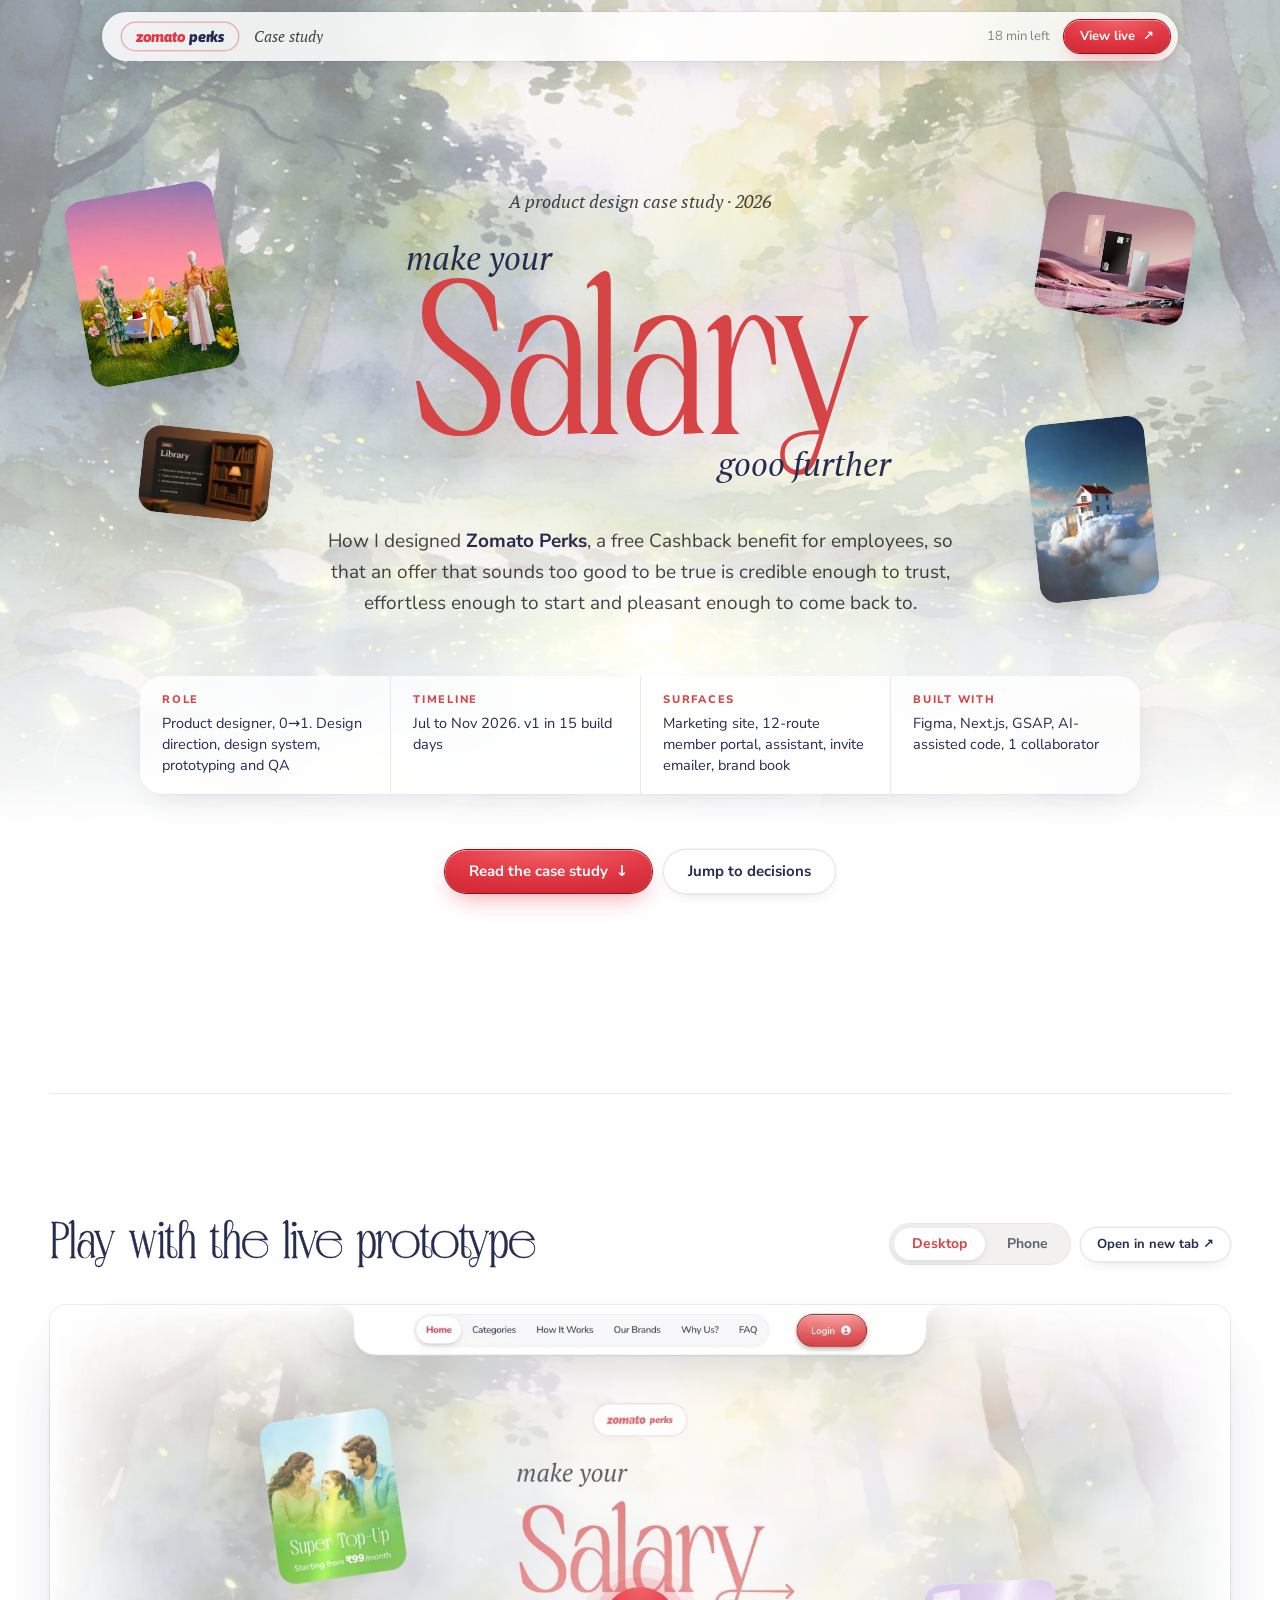
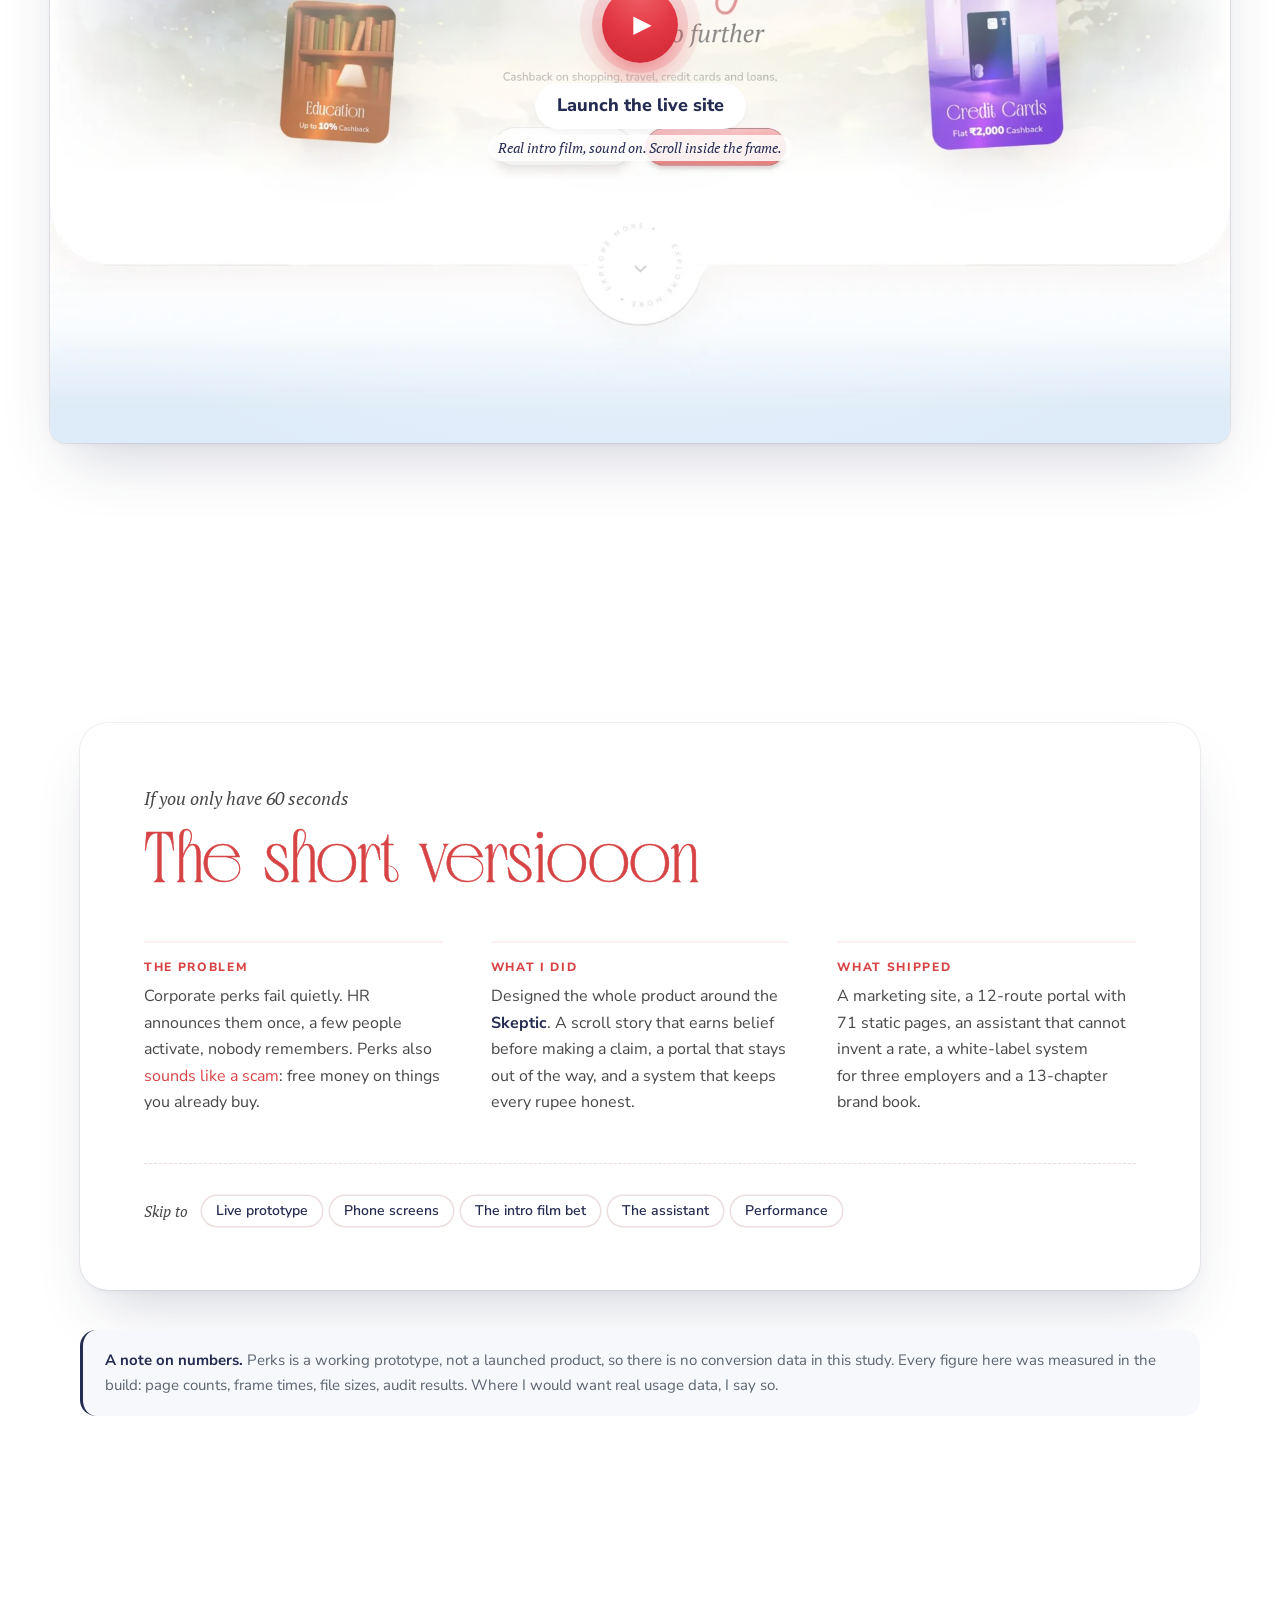
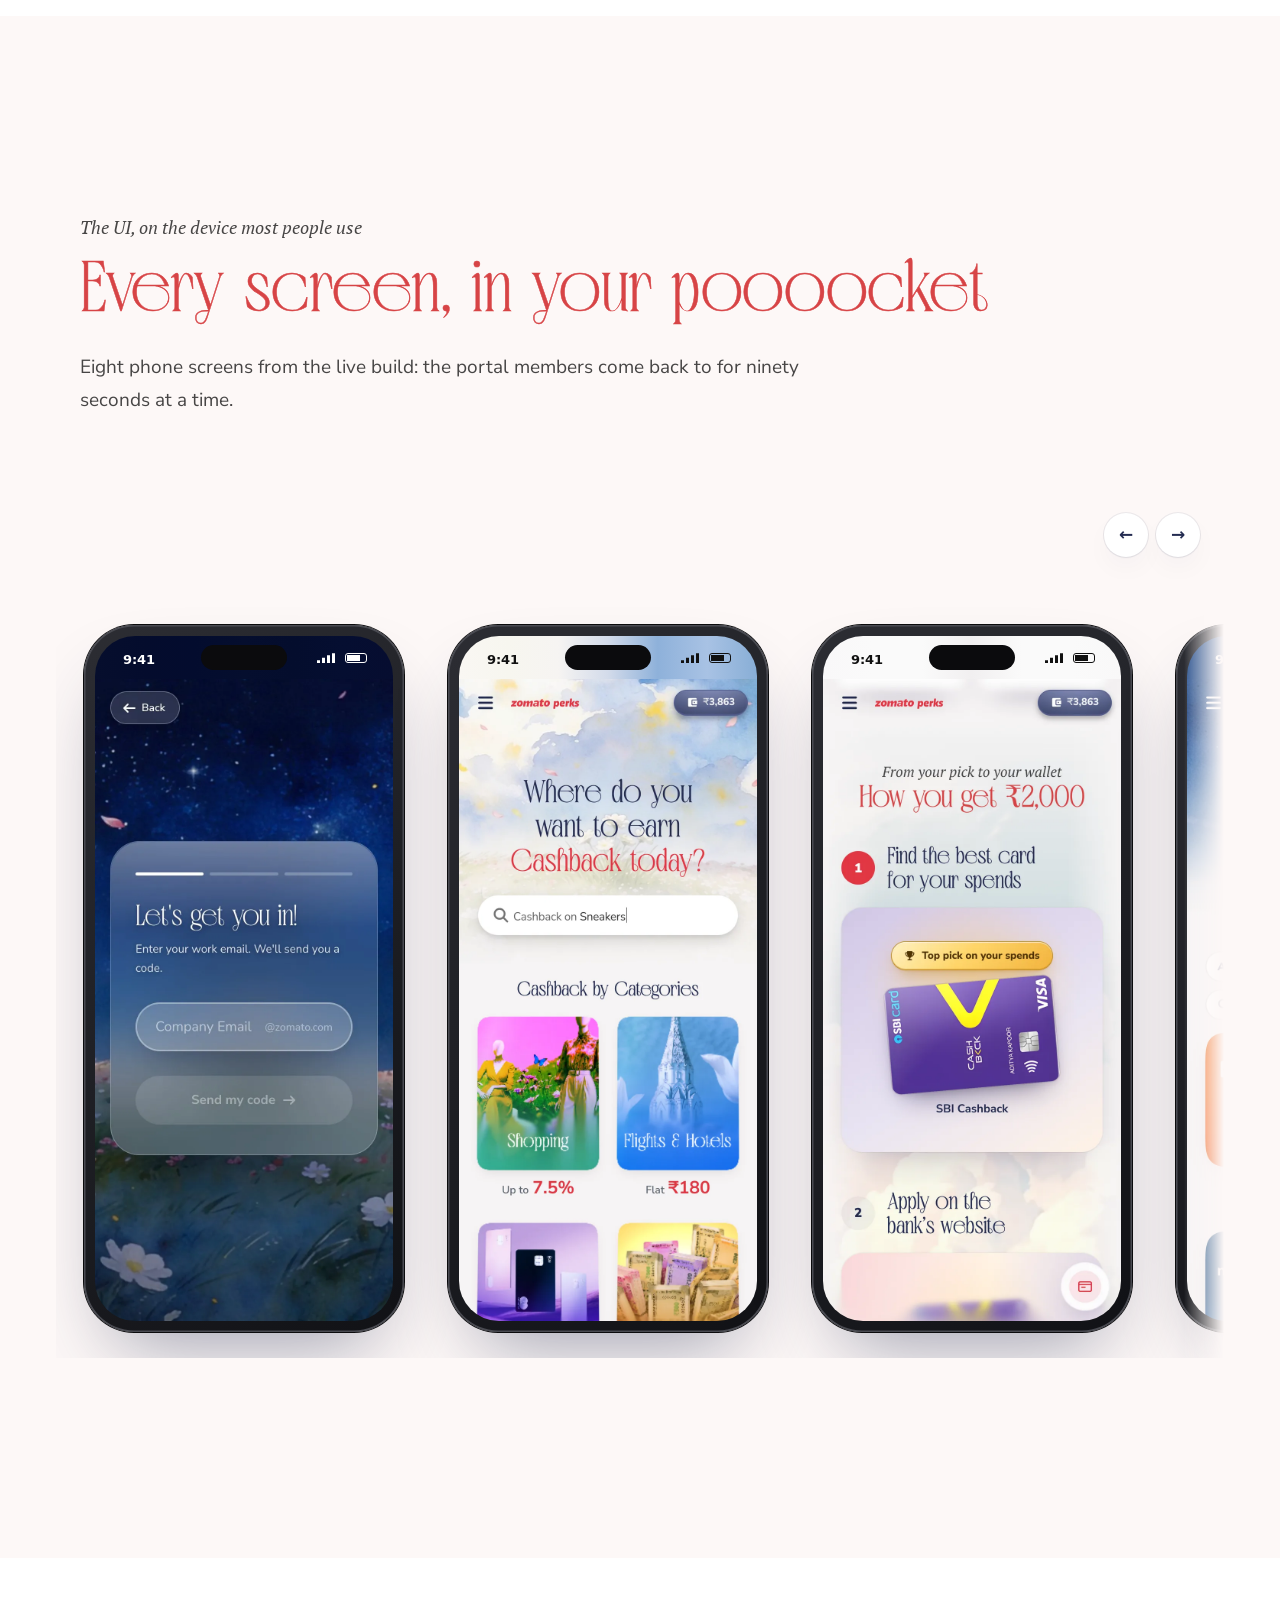
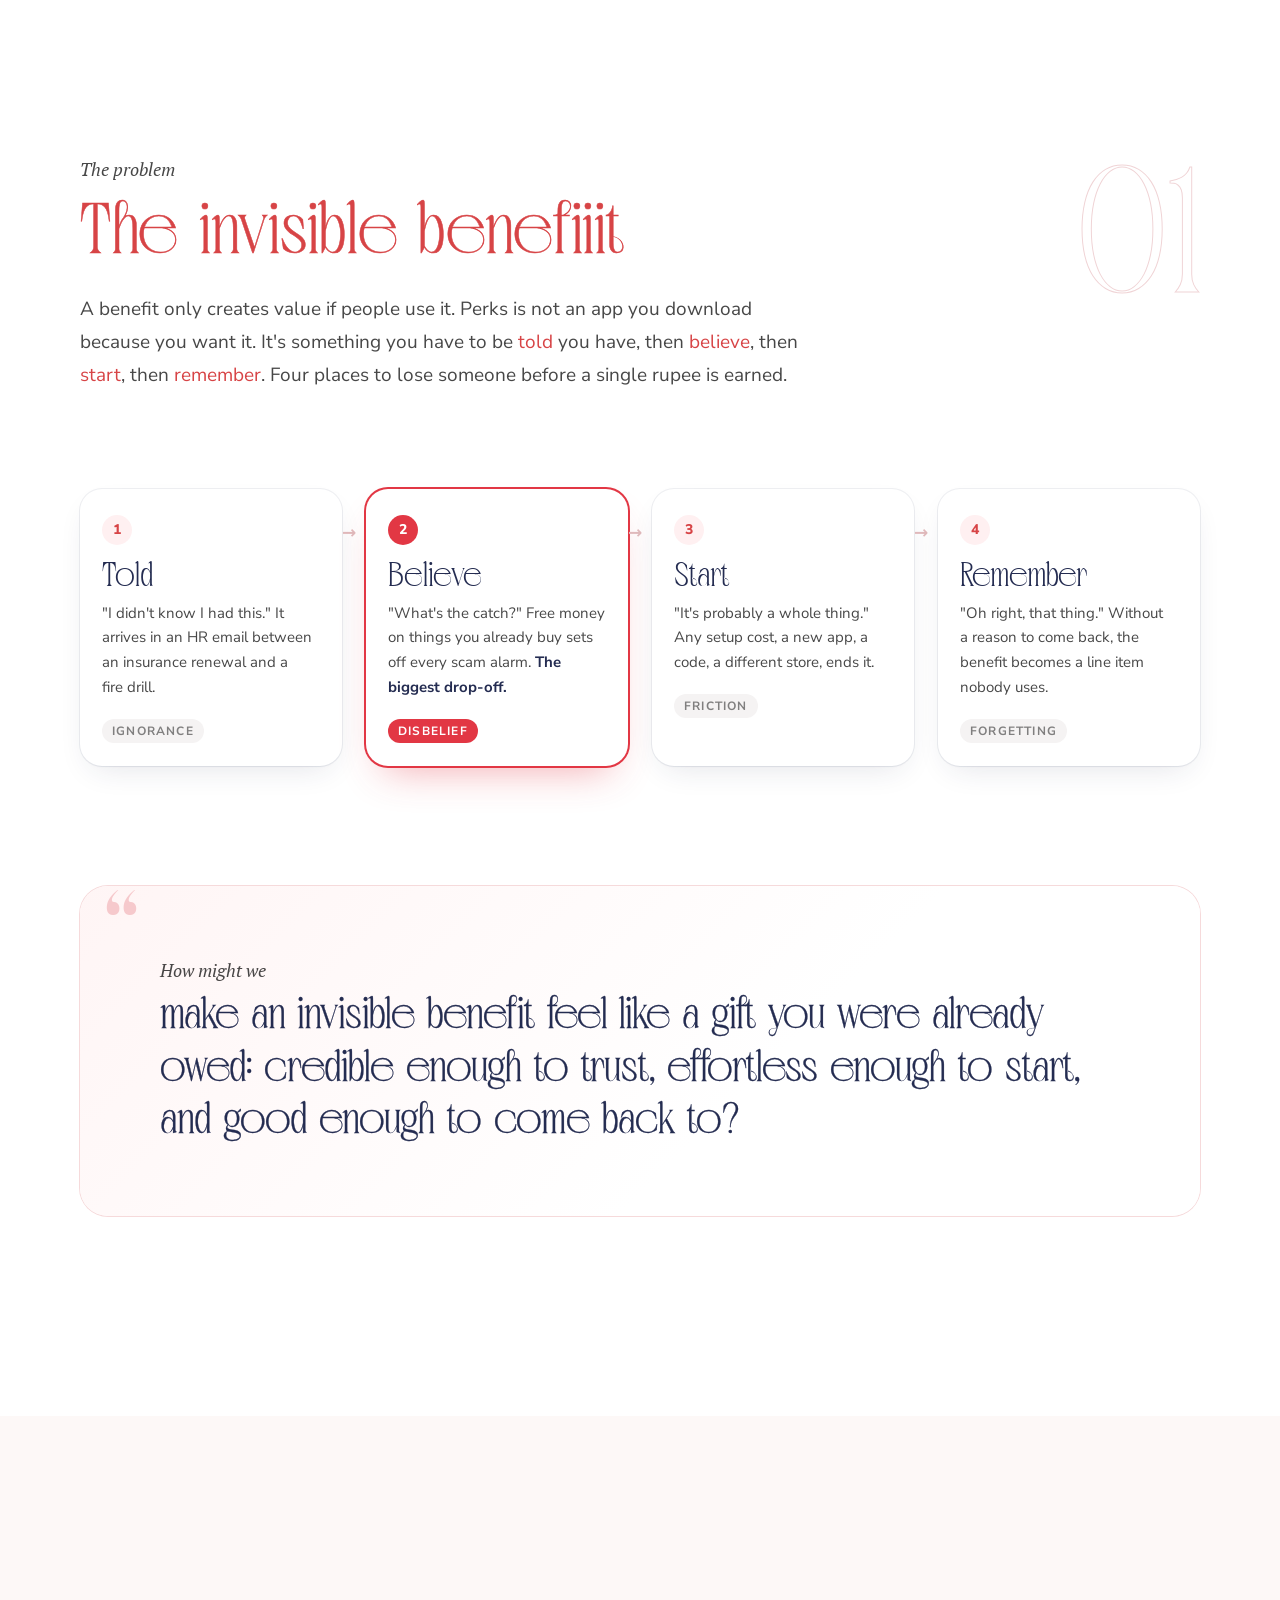
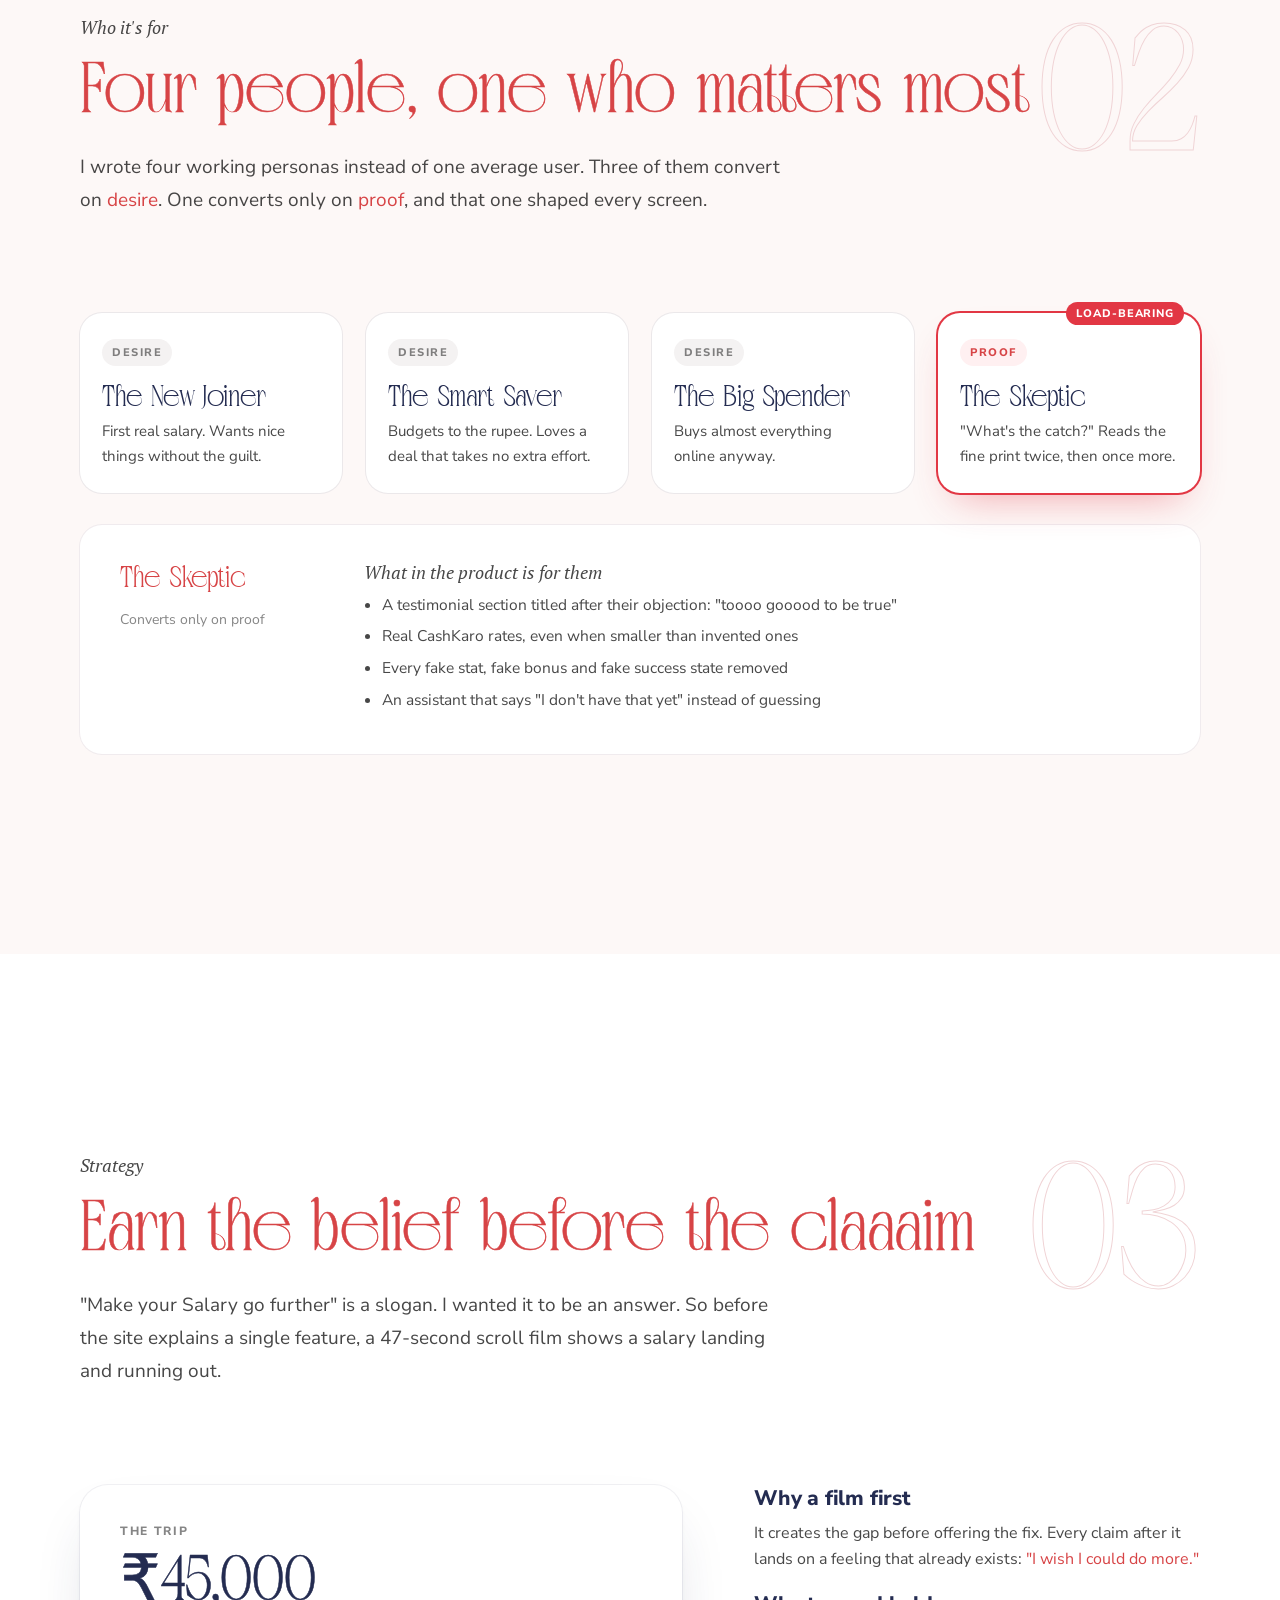
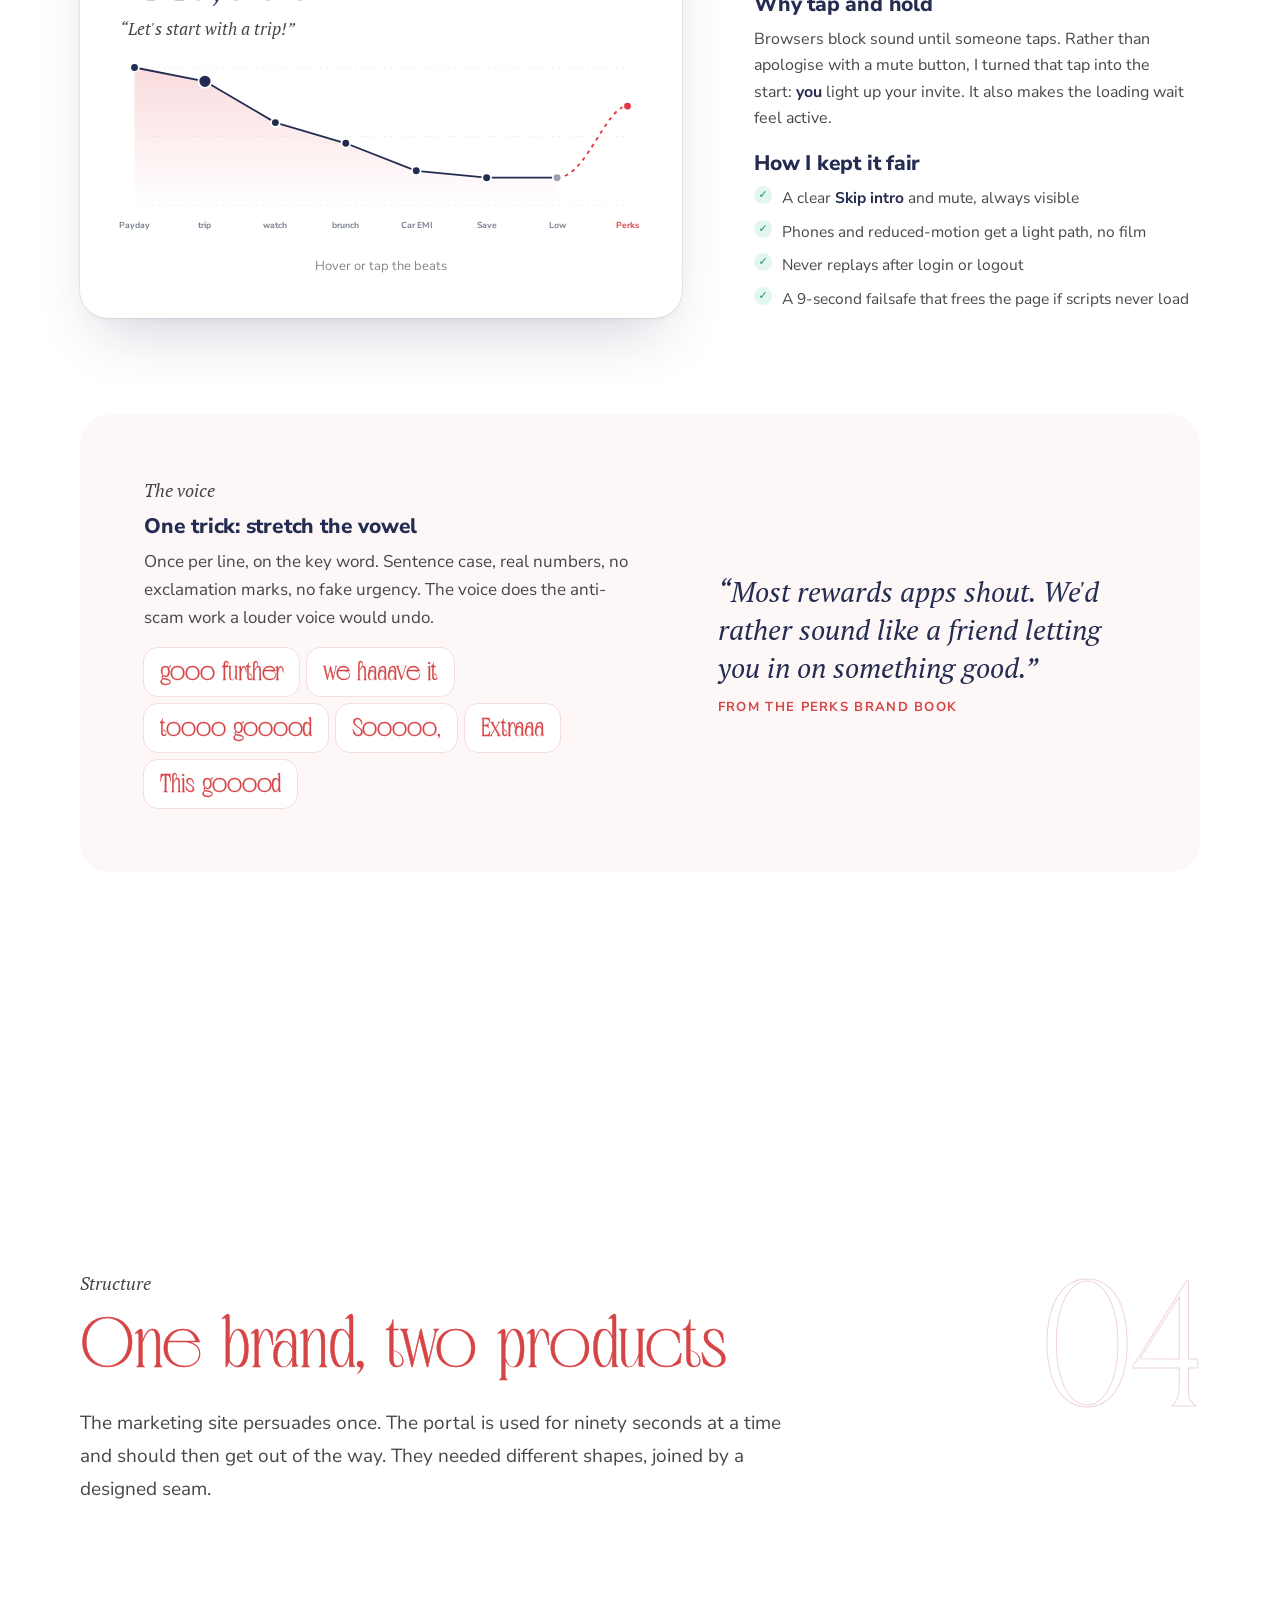
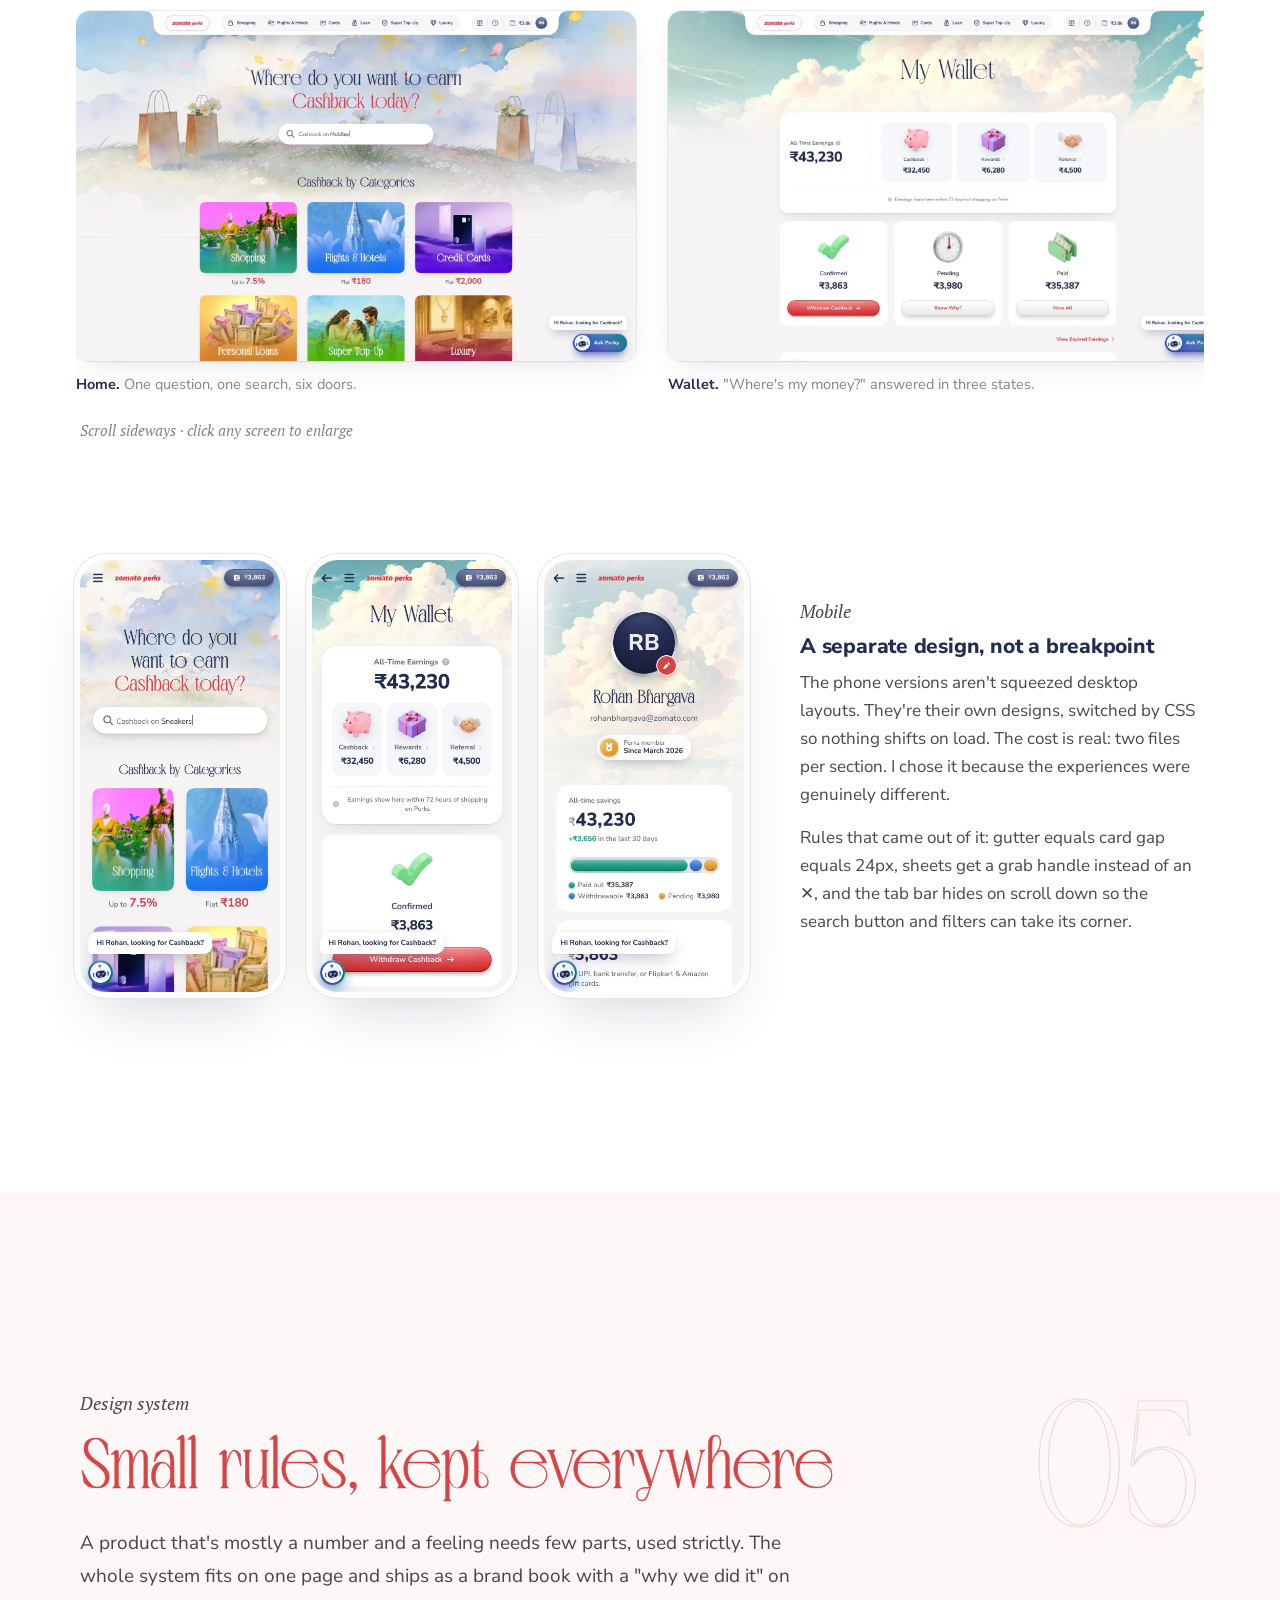
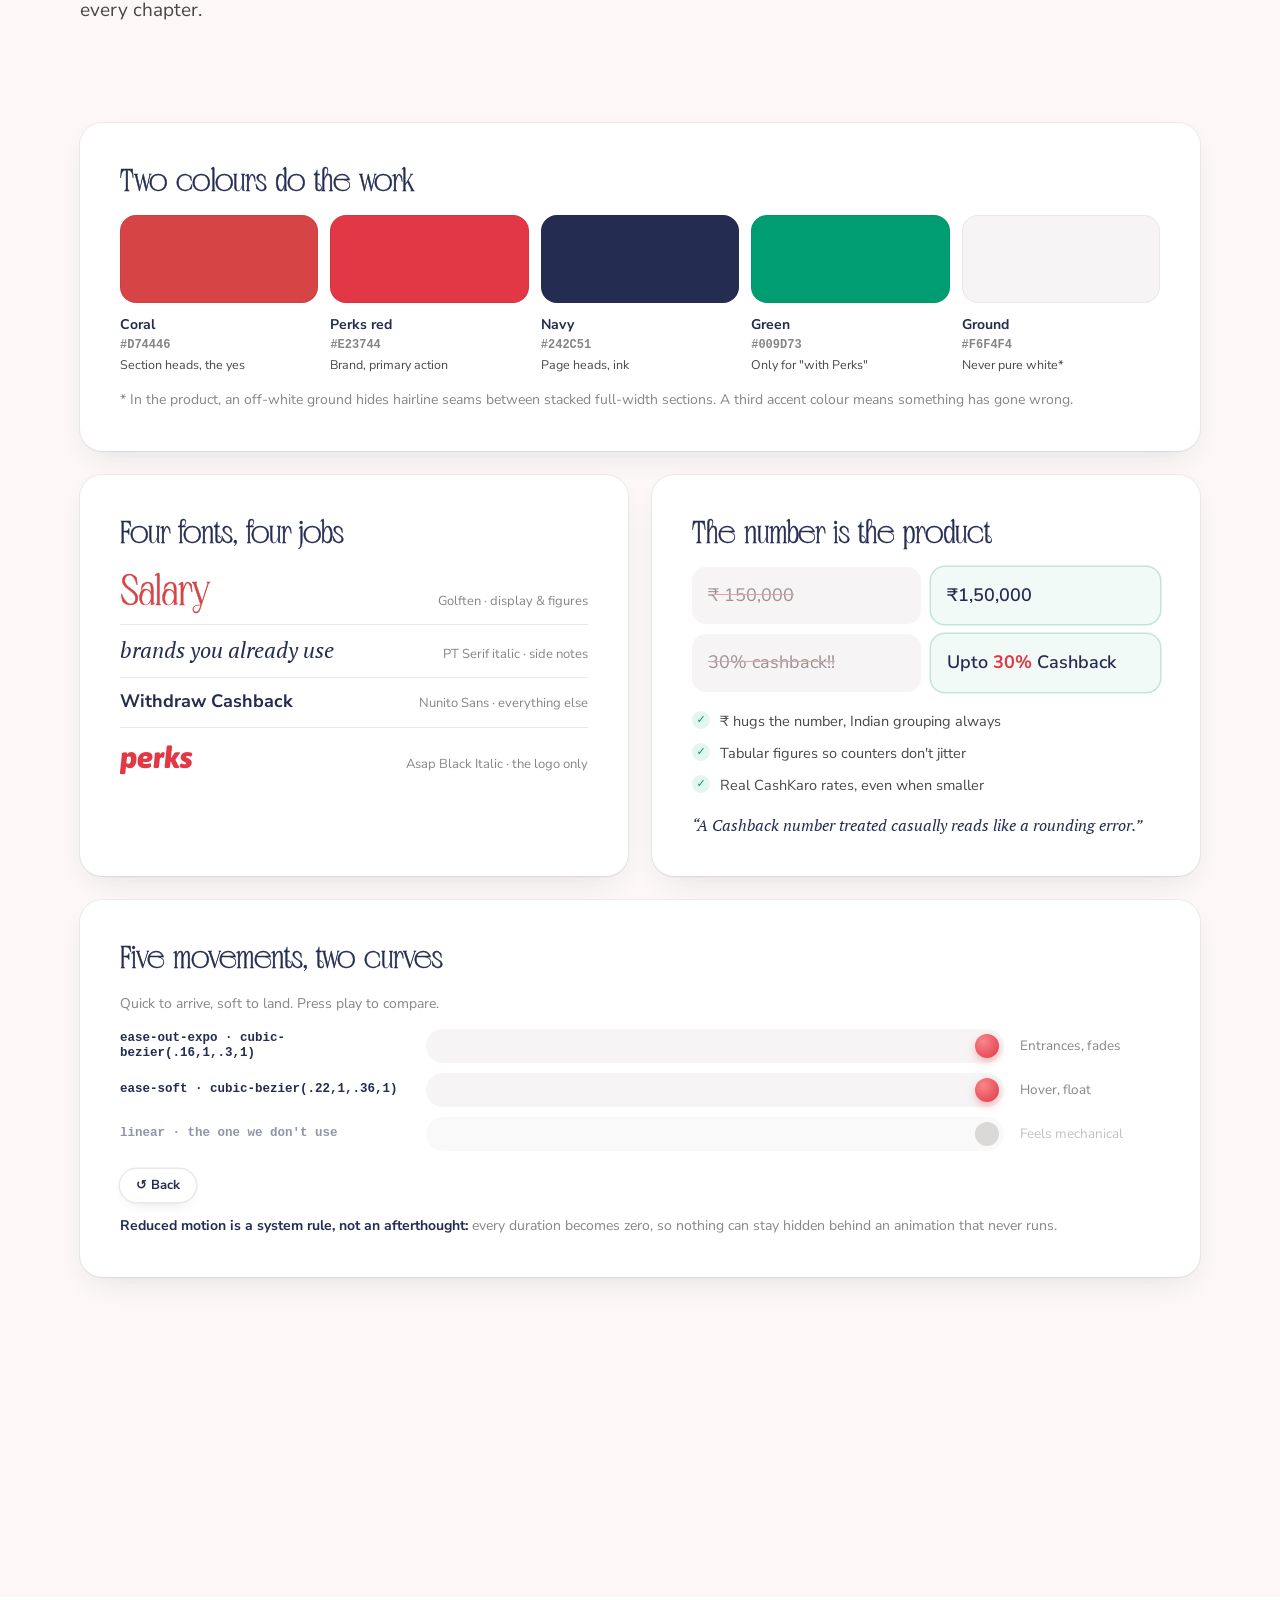
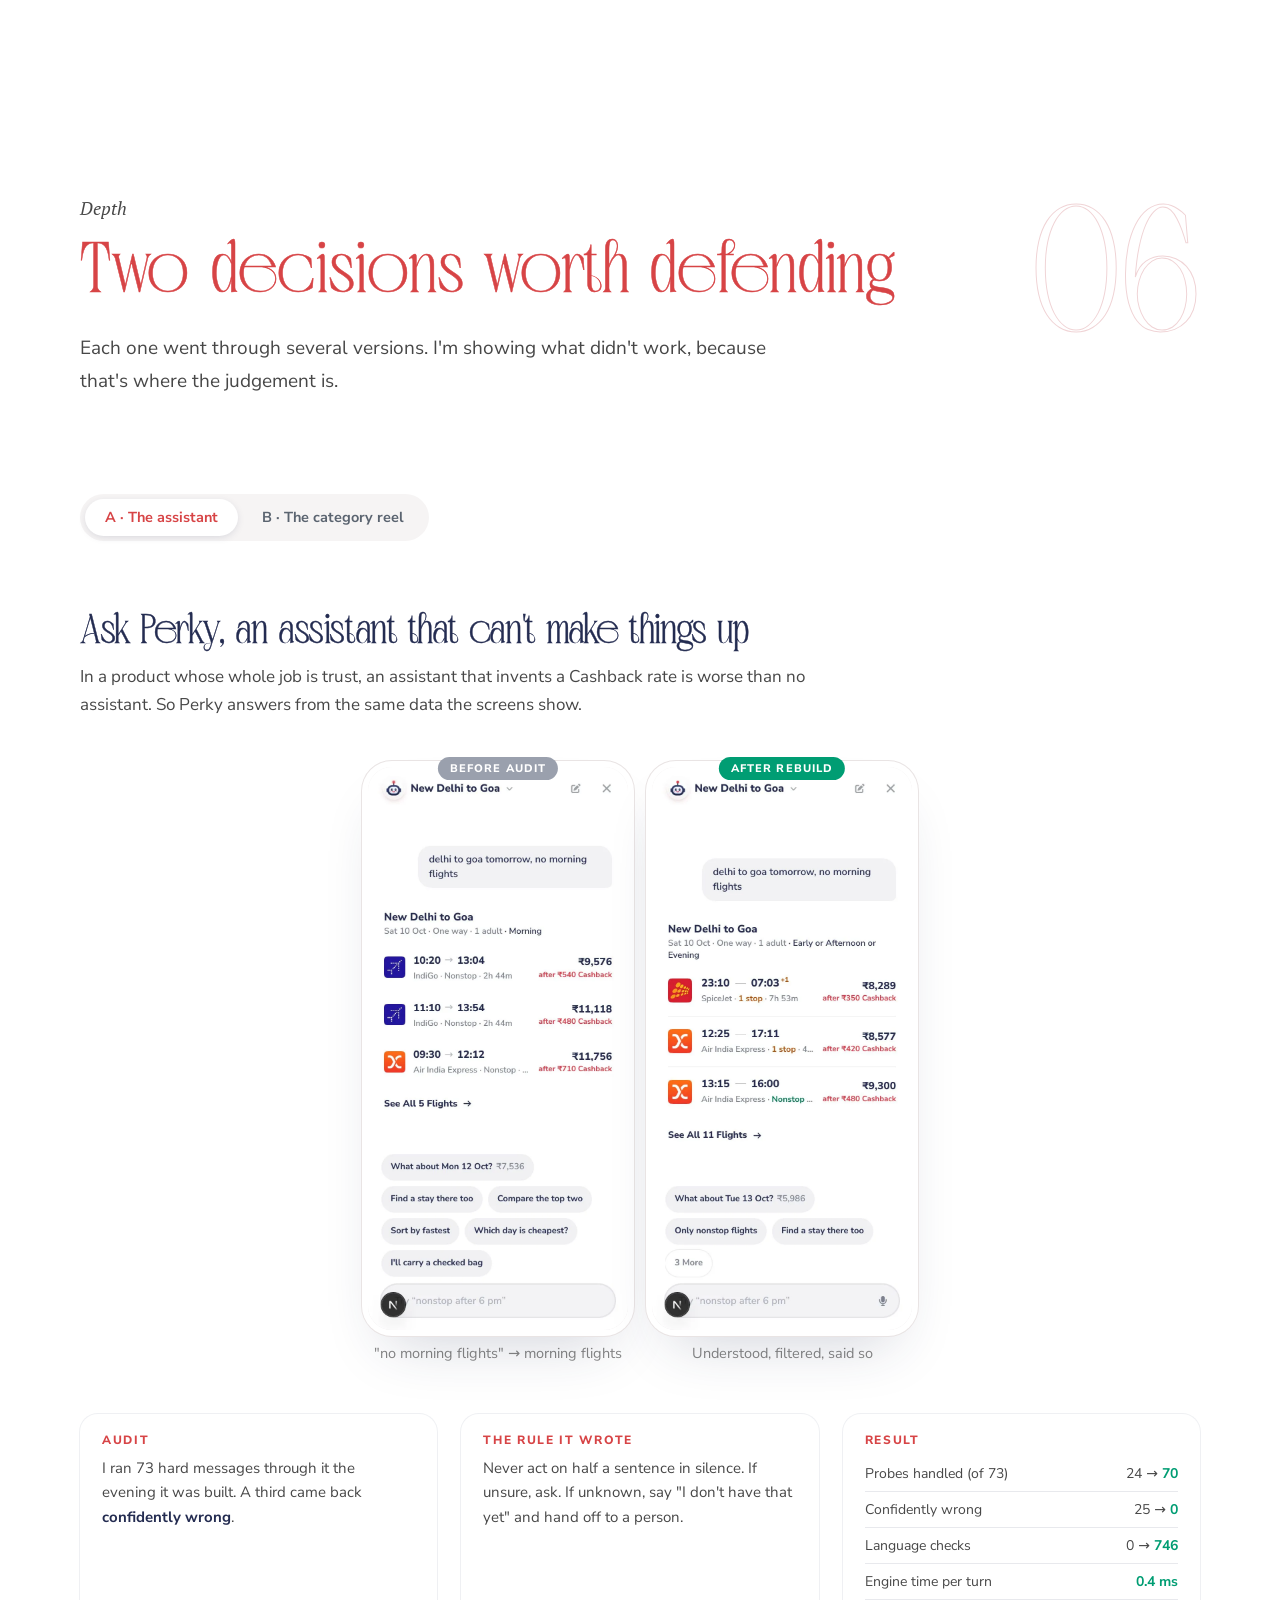
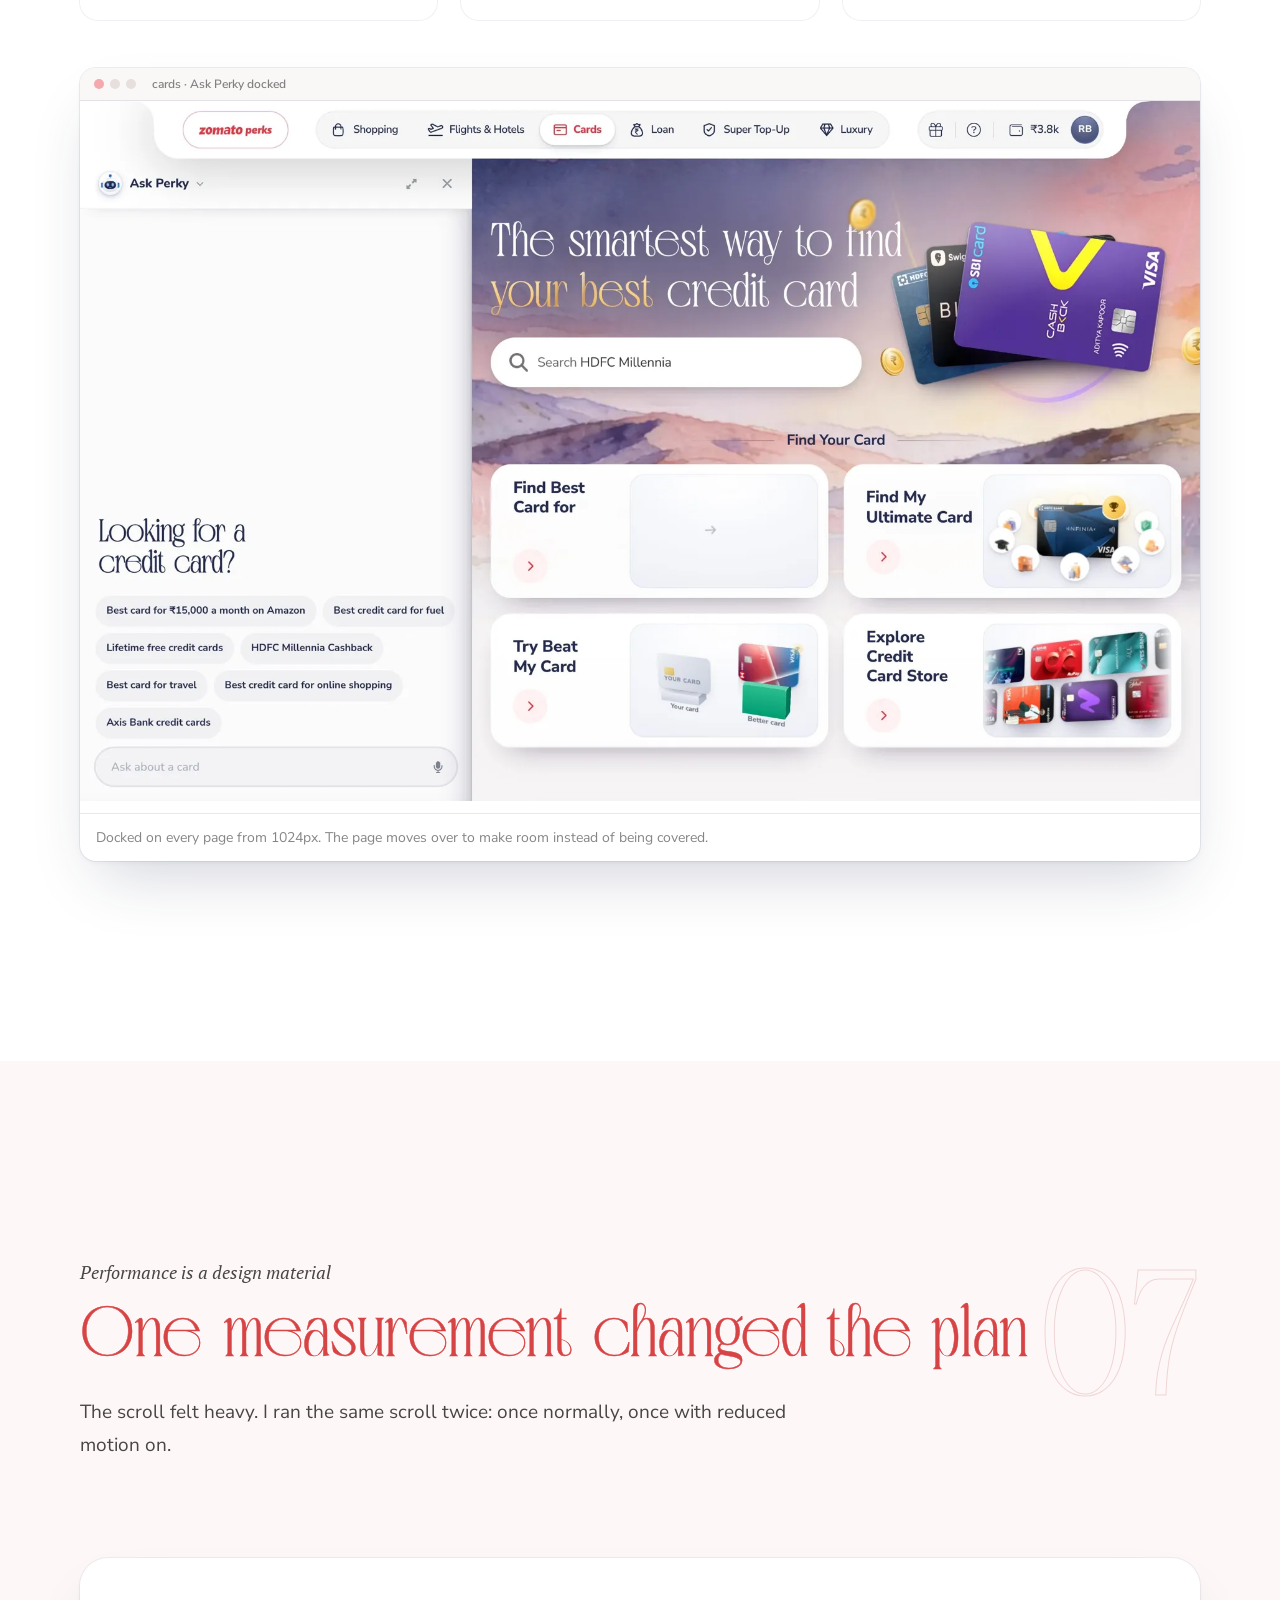
==== perks/index.html @ 8210cfab "Show more work page, live Perks folder with case study - Show more work button under Selected Work, " ====
<!doctype html>
<html lang="en" class="no-js">
<head>
<meta charset="utf-8">
<meta name="viewport" content="width=device-width, initial-scale=1">
<title>Zomato Perks, a case study</title>
<meta name="description" content="Case study: turning an invisible employee benefit into something people believe, start and come back to. Marketing site, member portal, design system and assistant for Zomato Perks, powered by CashKaro.">
<link rel="preconnect" href="https://fonts.googleapis.com">
<link rel="preconnect" href="https://fonts.gstatic.com" crossorigin>
<link href="https://fonts.googleapis.com/css2?family=Nunito+Sans:opsz,wght@6..12,400;6..12,600;6..12,700;6..12,800&family=Asap:ital,wght@1,900&display=swap" rel="stylesheet">
<link rel="stylesheet" href="css/perks-case.css">
</head>
<body>

<!-- ============ CHROME ============ -->
<div class="progress" aria-hidden="true"><span id="progressBar"></span></div>

<header class="topbar" id="topbar">
  <a class="topbar__brand" href="#top" aria-label="Back to top">
    <span class="logo-z">zomato</span><span class="logo-p">perks</span>
  </a>
  <span class="topbar__chapter" id="topChapter">Case study</span>
  <div class="topbar__right">
    <span class="topbar__read"><span id="readLeft">18</span> min left</span>
    <a class="btn btn--red btn--sm" href="https://zomato-perks.angysingh.workers.dev" target="_blank" rel="noopener">View live <span aria-hidden="true">↗</span></a>
  </div>
</header>

<nav class="rail" aria-label="Chapters" id="rail">
  <ol>
    <li><a href="#tldr"><i></i><span>The short version</span></a></li>
    <li><a href="#screens"><i></i><span>The screens</span></a></li>
    <li><a href="#problem"><i></i><span>01 · The invisible benefit</span></a></li>
    <li><a href="#people"><i></i><span>02 · Who it's for</span></a></li>
    <li><a href="#bet"><i></i><span>03 · The bet</span></a></li>
    <li><a href="#ia"><i></i><span>04 · One brand, two products</span></a></li>
    <li><a href="#system"><i></i><span>05 · The system</span></a></li>
    <li><a href="#decisions"><i></i><span>06 · Two decisions</span></a></li>
    <li><a href="#perf"><i></i><span>07 · Performance</span></a></li>
    <li><a href="#tradeoffs"><i></i><span>08 · Tradeoffs</span></a></li>
  </ol>
</nav>

<main id="top">

<!-- ============ HERO ============ -->
<section class="hero">
  <div class="hero__sky" aria-hidden="true"></div>
  <div class="hero__cards" aria-hidden="true">
    <img class="fcard fcard--a tilt" src="assets/img/card-fashion.webp" alt="">
    <img class="fcard fcard--b tilt" src="assets/img/card-education.webp" alt="">
    <img class="fcard fcard--c tilt" src="assets/img/card-creditcard.webp" alt="">
    <img class="fcard fcard--d tilt" src="assets/img/card-loan.webp" alt="">
  </div>
  <div class="hero__inner wrap">
    <p class="eyebrow reveal">A product design case study · 2026</p>
    <h1 class="hero__title reveal">
      <span class="hero__small">make your</span>
      <span class="hero__big">Salary</span>
      <span class="hero__small hero__small--r">gooo further</span>
    </h1>
    <p class="hero__lede reveal">How I designed <strong>Zomato Perks</strong>, a free Cashback benefit for employees, so that an offer that sounds too good to be true is credible enough to trust, effortless enough to start and pleasant enough to come back to.</p>

    <dl class="meta reveal">
      <div><dt>Role</dt><dd>Product designer, 0→1. Design direction, design system, prototyping and QA</dd></div>
      <div><dt>Timeline</dt><dd>Jul to Nov 2026. v1 in 15 build days</dd></div>
      <div><dt>Surfaces</dt><dd>Marketing site, 12-route member portal, assistant, invite emailer, brand book</dd></div>
      <div><dt>Built with</dt><dd>Figma, Next.js, GSAP, AI-assisted code, 1 collaborator</dd></div>
    </dl>

    <div class="hero__cta reveal">
      <a class="btn btn--red" href="#tldr">Read the case study <span aria-hidden="true">↓</span></a>
      <a class="btn btn--ghost" href="#decisions">Jump to decisions</a>
    </div>
  </div>

  <div class="proto reveal" id="prototype">
    <div class="proto__head">
      <div>
        <h2 class="proto__title">Play with the live prototype</h2>
      </div>
      <div class="proto__ctrls">
        <div class="seg" role="tablist" aria-label="Device">
          <button role="tab" aria-selected="true" data-mode="desktop">Desktop</button>
          <button role="tab" aria-selected="false" data-mode="phone">Phone</button>
        </div>
        <a class="btn btn--ghost btn--sm" href="https://zomato-perks.angysingh.workers.dev" target="_blank" rel="noopener">Open in new tab ↗</a>
      </div>
    </div>

    <div class="proto__stage" data-mode="desktop">
      <div class="browser proto__desk">
        <div class="proto__vp" data-vp="desk" data-w="1440" data-h="900">
          <img class="proto__poster" src="assets/shots/lp-hero.webp" alt="The Zomato Perks landing page">
          <button class="proto__launch" data-launch="desk"><span class="proto__play">▶</span><b>Launch the live site</b><em>Real intro film, sound on. Scroll inside the frame.</em></button>
        </div>
      </div>

      <div class="proto__phonewrap">
        <div class="phone" style="--sb:linear-gradient(90deg,#f9f1eb,#faf4ee,#faf4ef,#fdf6ef,#fcf6ef,#fdf6f0,#fef6f0)">
          <span class="phone__island" aria-hidden="true"></span>
          <div class="proto__vp phone__screen" data-vp="phone" data-w="390" data-h="844">
            <img class="proto__poster" src="assets/shots/phone/l-hero.webp" alt="The Zomato Perks landing page on a phone">
            <button class="proto__launch" data-launch="phone"><span class="proto__play">▶</span><b>Launch on phone</b><em>The lighter mobile build</em></button>
          </div>
        </div>
        <div class="proto__phonenote">
          <p class="eyebrow">The phone build</p>
          <p>A separate design, not a squeezed desktop: fanned cards instead of draggable ones, a panned image sequence for the reel, and a title that sticks then rides up with the last Process card.</p>
          <button class="btn btn--ghost btn--sm" data-reload="phone">↻ Restart</button>
        </div>
      </div>
    </div>
  </div>
</section>

<!-- ============ TL;DR ============ -->
<section class="sec" id="tldr" data-chapter="The short version">
  <div class="wrap">
    <div class="tldr reveal">
      <div class="tldr__head">
        <p class="eyebrow">If you only have 60 seconds</p>
        <h2 class="h2">The short versiooon</h2>
      </div>
      <div class="tldr__grid">
        <article>
          <span class="tldr__k">The problem</span>
          <p>Corporate perks fail quietly. HR announces them once, a few people activate, nobody remembers. Perks also <em>sounds like a scam</em>: free money on things you already buy.</p>
        </article>
        <article>
          <span class="tldr__k">What I did</span>
          <p>Designed the whole product around the <strong>Skeptic</strong>. A scroll story that earns belief before making a claim, a portal that stays out of the way, and a system that keeps every rupee honest.</p>
        </article>
        <article>
          <span class="tldr__k">What shipped</span>
          <p>A marketing site, a 12-route portal with 71 static pages, an assistant that cannot invent a rate, a white-label system for three employers and a 13-chapter brand book.</p>
        </article>
      </div>
      <div class="tldr__jump">
        <span>Skip to</span>
        <a class="chip" href="#prototype">Live prototype</a>
        <a class="chip" href="#screens">Phone screens</a>
        <a class="chip" href="#bet">The intro film bet</a>
        <a class="chip" href="#d-perky">The assistant</a>
        <a class="chip" href="#perf">Performance</a>
      </div>
    </div>

    <aside class="note reveal">
      <b>A note on numbers.</b> Perks is a working prototype, not a launched product, so there is no conversion data in this study. Every figure here was measured in the build: page counts, frame times, file sizes, audit results. Where I would want real usage data, I say so.
    </aside>
  </div>
</section>

<!-- ============ SCREENS ============ -->
<section class="sec sec--tint screens" id="screens" data-chapter="The screens">
  <div class="wrap">
    <header class="sec__head reveal">
      <p class="eyebrow">The UI, on the device most people use</p>
      <h2 class="h2">Every screen, in your poooocket</h2>
      <p class="lede">Eight phone screens from the live build: the portal members come back to for ninety seconds at a time.</p>
    </header>

    <div class="screens__bar reveal">
      <div class="screens__nav">
        <button class="rnd" data-dir="-1" aria-label="Previous screens">←</button>
        <button class="rnd" data-dir="1" aria-label="Next screens">→</button>
      </div>
    </div>

    <div class="reel reveal" data-set="portal">
      <figure data-zoom><div class="phone phone--sm" style="--sb:linear-gradient(90deg,#060e2d,#040c2d,#030c2e,#050e2e,#040d2d,#050e31,#060d30);--sb-ink:#fff"><span class="phone__island"></span><img src="assets/shots/phone/p-login.webp" alt="Login: Let's get you in" loading="lazy"></div><figcaption><b>Login</b> One question at a time</figcaption></figure>
      <figure data-zoom><div class="phone phone--sm" style="--sb:linear-gradient(90deg,#f9f7f3,#f7f6ef,#f6f4f2,#d3dbea,#8eb1da,#a8c2e4,#88aed6)"><span class="phone__island"></span><img src="assets/shots/phone/p-home.webp" alt="Home: Where do you want to earn Cashback today?" loading="lazy"></div><figcaption><b>Home</b> One question, six doors</figcaption></figure>
      <figure data-zoom><div class="phone phone--sm" style="--sb:linear-gradient(90deg,#f9f8f9,#fafafa,#fafafa,#f1eff0,#fafafa,#fafafa,#f9f8f8)"><span class="phone__island"></span><img src="assets/shots/phone/p-cards-finder.webp" alt="Card finder: find the best card for your spends" loading="lazy"></div><figcaption><b>Card finder</b> Priced on your own spends</figcaption></figure>
      <figure data-zoom><div class="phone phone--sm" style="--sb:linear-gradient(90deg,#325892,#335a92,#345b93,#2f4c83,#3f629f,#32508b,#34508b);--sb-ink:#fff"><span class="phone__island"></span><img src="assets/shots/phone/p-travel.webp" alt="Flights and hotels with flat Cashback" loading="lazy"></div><figcaption><b>Travel</b> Flat rupees, shown as rupees</figcaption></figure>
      <figure data-zoom><div class="phone phone--sm" style="--sb:linear-gradient(90deg,#ffffff,#ffffff,#ffffff,#ffffff,#ffffff,#ffffff,#ffffff)"><span class="phone__island"></span><img src="assets/shots/phone/p-insurance.webp" alt="Super Top-Up insurance" loading="lazy"></div><figcaption><b>Super Top-Up</b> Insurance, in plain words</figcaption></figure>
      <figure data-zoom><div class="phone phone--sm" style="--sb:linear-gradient(90deg,#6daab4,#6ba9b3,#76acb2,#75abb0,#8bb6b9,#cbe2d6,#fefde7)"><span class="phone__island"></span><img src="assets/shots/phone/p-wallet.webp" alt="Wallet with all-time earnings" loading="lazy"></div><figcaption><b>Wallet</b> "Where's my money?"</figcaption></figure>
      <figure data-zoom><div class="phone phone--sm" style="--sb:linear-gradient(90deg,#eaebeb,#e3e7e7,#e2e6e7,#dae2e4,#d8e1e3,#d8e1e3,#e1e8e8)"><span class="phone__island"></span><img src="assets/shots/phone/p-profile.webp" alt="Profile with savings ledger" loading="lazy"></div><figcaption><b>Profile</b> Identity and savings</figcaption></figure>
      <figure data-zoom><div class="phone phone--sm" style="--sb:linear-gradient(90deg,#85b1b7,#65a4b1,#66a2ae,#66a3af,#68a5af,#66a7b3,#91c2c4)"><span class="phone__island"></span><img src="assets/shots/phone/p-help.webp" alt="Help: how can we help?" loading="lazy"></div><figcaption><b>Help</b> Topics, FAQ and the assistant</figcaption></figure>
    </div>
  </div>
</section>

<!-- ============ 01 PROBLEM ============ -->
<section class="sec" id="problem" data-chapter="01 · The invisible benefit">
  <div class="wrap">
    <header class="sec__head reveal">
      <span class="num">01</span>
      <p class="eyebrow">The problem</p>
      <h2 class="h2">The invisible benefiiit</h2>
      <p class="lede">A benefit only creates value if people use it. Perks is not an app you download because you want it. It's something you have to be <em>told</em> you have, then <em>believe</em>, then <em>start</em>, then <em>remember</em>. Four places to lose someone before a single rupee is earned.</p>
    </header>

    <ol class="funnel">
      <li class="reveal"><span class="funnel__n">1</span><h3>Told</h3><p>"I didn't know I had this." It arrives in an HR email between an insurance renewal and a fire drill.</p><span class="funnel__fail">Ignorance</span></li>
      <li class="reveal funnel--hot"><span class="funnel__n">2</span><h3>Believe</h3><p>"What's the catch?" Free money on things you already buy sets off every scam alarm. <b>The biggest drop-off.</b></p><span class="funnel__fail">Disbelief</span></li>
      <li class="reveal"><span class="funnel__n">3</span><h3>Start</h3><p>"It's probably a whole thing." Any setup cost, a new app, a code, a different store, ends it.</p><span class="funnel__fail">Friction</span></li>
      <li class="reveal"><span class="funnel__n">4</span><h3>Remember</h3><p>"Oh right, that thing." Without a reason to come back, the benefit becomes a line item nobody uses.</p><span class="funnel__fail">Forgetting</span></li>
    </ol>

    <blockquote class="hmw reveal">
      <span class="eyebrow">How might we</span>
      <p>make an invisible benefit feel like a gift you were already owed: credible enough to trust, effortless enough to start, and good enough to come back to?</p>
    </blockquote>

  </div>
</section>

<!-- ============ 02 PEOPLE ============ -->
<section class="sec sec--tint" id="people" data-chapter="02 · Who it's for">
  <div class="wrap">
    <header class="sec__head reveal">
      <span class="num">02</span>
      <p class="eyebrow">Who it's for</p>
      <h2 class="h2">Four people, one who matters most</h2>
      <p class="lede">I wrote four working personas instead of one average user. Three of them convert on <em>desire</em>. One converts only on <em>proof</em>, and that one shaped every screen.</p>
    </header>

    <div class="personas" role="tablist" aria-label="Personas">
      <button class="persona reveal" role="tab" aria-selected="false" data-p="0"><span class="persona__tag">Desire</span><h4>The New Joiner</h4><p>First real salary. Wants nice things without the guilt.</p></button>
      <button class="persona reveal" role="tab" aria-selected="false" data-p="1"><span class="persona__tag">Desire</span><h4>The Smart Saver</h4><p>Budgets to the rupee. Loves a deal that takes no extra effort.</p></button>
      <button class="persona reveal" role="tab" aria-selected="false" data-p="2"><span class="persona__tag">Desire</span><h4>The Big Spender</h4><p>Buys almost everything online anyway.</p></button>
      <button class="persona persona--key reveal" role="tab" aria-selected="true" data-p="3"><span class="persona__tag">Proof</span><h4>The Skeptic</h4><p>"What's the catch?" Reads the fine print twice, then once more.</p><span class="persona__flag">Load-bearing</span></button>
    </div>
    <div class="persona__out reveal" id="personaOut" aria-live="polite"></div>
  </div>
</section>

<!-- ============ 03 THE BET ============ -->
<section class="sec" id="bet" data-chapter="03 · The bet">
  <div class="wrap">
    <header class="sec__head reveal">
      <span class="num">03</span>
      <p class="eyebrow">Strategy</p>
      <h2 class="h2">Earn the belief before the claaaim</h2>
      <p class="lede">"Make your Salary go further" is a slogan. I wanted it to be an answer. So before the site explains a single feature, a 47-second scroll film shows a salary landing and running out.</p>
    </header>

    <div class="salary reveal">
      <div class="salary__chart">
        <div class="salary__odo"><span class="salary__label" id="salLabel">Salary credited</span><b id="salAmt">₹50,000</b><em id="salSay">Payday.</em></div>
        <svg id="salSvg" viewBox="0 0 720 260" role="img" aria-label="Balance falls from ₹50,000 to ₹10,000 over six spends, then Perks is introduced"></svg>
        <p class="salary__hint">Hover or tap the beats</p>
      </div>
      <div class="salary__why">
        <h3 class="h3">Why a film first</h3>
        <p>It creates the gap before offering the fix. Every claim after it lands on a feeling that already exists: <em>"I wish I could do more."</em></p>
        <h3 class="h3">Why tap and hold</h3>
        <p>Browsers block sound until someone taps. Rather than apologise with a mute button, I turned that tap into the start: <b>you</b> light up your invite. It also makes the loading wait feel active.</p>
        <h3 class="h3">How I kept it fair</h3>
        <ul class="ticks">
          <li>A clear <b>Skip intro</b> and mute, always visible</li>
          <li>Phones and reduced-motion get a light path, no film</li>
          <li>Never replays after login or logout</li>
          <li>A 9-second failsafe that frees the page if scripts never load</li>
        </ul>
      </div>
    </div>


    <div class="voice reveal">
      <div>
        <p class="eyebrow">The voice</p>
        <h3 class="h3">One trick: stretch the vowel</h3>
        <p>Once per line, on the key word. Sentence case, real numbers, no exclamation marks, no fake urgency. The voice does the anti-scam work a louder voice would undo.</p>
        <div class="vowels">
          <span>gooo further</span><span>we haaave it</span><span>toooo gooood</span><span>Sooooo,</span><span>Extraaa</span><span>This gooood</span>
        </div>
      </div>
      <blockquote class="pull">“Most rewards apps shout. We'd rather sound like a friend letting you in on something good.”<cite>From the Perks brand book</cite></blockquote>
    </div>
  </div>
</section>

<!-- ============ 05 IA ============ -->
<section class="sec" id="ia" data-chapter="04 · One brand, two products">
  <div class="wrap">
    <header class="sec__head reveal">
      <span class="num">04</span>
      <p class="eyebrow">Structure</p>
      <h2 class="h2">One brand, two products</h2>
      <p class="lede">The marketing site persuades once. The portal is used for ninety seconds at a time and should then get out of the way. They needed different shapes, joined by a designed seam.</p>
    </header>


    <div class="gallery reveal" aria-label="Portal screens">
      <figure data-zoom><img src="assets/shots/d-home-0.webp" alt="Portal home: Where do you want to earn Cashback today?" loading="lazy"><figcaption><b>Home.</b> One question, one search, six doors.</figcaption></figure>
      <figure data-zoom><img src="assets/shots/d-wallet-0.webp" alt="My Wallet: all-time earnings, Confirmed, Pending, Paid" loading="lazy"><figcaption><b>Wallet.</b> "Where's my money?" answered in three states.</figcaption></figure>
      <figure data-zoom><img src="assets/shots/d-shopping-0.webp" alt="Shopping category page" loading="lazy"><figcaption><b>Shopping.</b> Collections, top brands, live rates.</figcaption></figure>
      <figure data-zoom><img src="assets/shots/d-cards.webp" alt="Credit cards: find your best card" loading="lazy"><figcaption><b>Cards.</b> Four ways in, not one long table.</figcaption></figure>
      <figure data-zoom><img src="assets/shots/d-profile-0.webp" alt="Profile with savings ledger" loading="lazy"><figcaption><b>Profile.</b> Identity and a savings ledger, separate from the wallet.</figcaption></figure>
      <figure data-zoom><img src="assets/shots/d-help.webp" alt="Help centre: How can we help?" loading="lazy"><figcaption><b>Help.</b> Six topics, a searchable FAQ and the assistant.</figcaption></figure>
      <figure data-zoom><img src="assets/shots/d-travel.webp" alt="Flights and hotels" loading="lazy"><figcaption><b>Travel.</b> Flat rupee Cashback, shown as rupees.</figcaption></figure>
      <figure data-zoom><img src="assets/shots/d-luxury.webp" alt="Luxury page in a dark gold theme" loading="lazy"><figcaption><b>Luxury.</b> The one dark page, made with the same parts.</figcaption></figure>
    </div>
    <p class="gallery__hint">Scroll sideways · click any screen to enlarge</p>

    <div class="phones reveal">
      <figure data-zoom><img src="assets/shots/m-home.webp" alt="Mobile home" loading="lazy"></figure>
      <figure data-zoom><img src="assets/shots/m-wallet.webp" alt="Mobile wallet" loading="lazy"></figure>
      <figure data-zoom><img src="assets/shots/m-profile.webp" alt="Mobile profile" loading="lazy"></figure>
      <div class="phones__txt">
        <p class="eyebrow">Mobile</p>
        <h3 class="h3">A separate design, not a breakpoint</h3>
        <p>The phone versions aren't squeezed desktop layouts. They're their own designs, switched by CSS so nothing shifts on load. The cost is real: two files per section. I chose it because the experiences were genuinely different.</p>
        <p>Rules that came out of it: gutter equals card gap equals 24px, sheets get a grab handle instead of an ✕, and the tab bar hides on scroll down so the search button and filters can take its corner.</p>
      </div>
    </div>
  </div>
</section>

<!-- ============ 06 SYSTEM ============ -->
<section class="sec sec--tint" id="system" data-chapter="05 · The system">
  <div class="wrap">
    <header class="sec__head reveal">
      <span class="num">05</span>
      <p class="eyebrow">Design system</p>
      <h2 class="h2">Small rules, kept everywhere</h2>
      <p class="lede">A product that's mostly a number and a feeling needs few parts, used strictly. The whole system fits on one page and ships as a brand book with a "why we did it" on every chapter.</p>
    </header>

    <div class="sys">
      <article class="sys__card sys__card--wide reveal">
        <h4>Two colours do the work</h4>
        <div class="swatches">
          <div style="--c:#d74446"><span></span><b>Coral</b><code>#D74446</code><em>Section heads, the yes</em></div>
          <div style="--c:#e23744"><span></span><b>Perks red</b><code>#E23744</code><em>Brand, primary action</em></div>
          <div style="--c:#242c51"><span></span><b>Navy</b><code>#242C51</code><em>Page heads, ink</em></div>
          <div style="--c:#009d73"><span></span><b>Green</b><code>#009D73</code><em>Only for "with Perks"</em></div>
          <div style="--c:#f6f4f4" class="sw--light"><span></span><b>Ground</b><code>#F6F4F4</code><em>Never pure white*</em></div>
        </div>
        <p class="tiny">* In the product, an off-white ground hides hairline seams between stacked full-width sections. A third accent colour means something has gone wrong.</p>
      </article>

      <article class="sys__card reveal">
        <h4>Four fonts, four jobs</h4>
        <ul class="types">
          <li><span class="t-golf">Salary</span><em>Golften · display &amp; figures</em></li>
          <li><span class="t-pt">brands you already use</span><em>PT Serif italic · side notes</em></li>
          <li><span class="t-nun">Withdraw Cashback</span><em>Nunito Sans · everything else</em></li>
          <li><span class="t-asap">perks</span><em>Asap Black Italic · the logo only</em></li>
        </ul>
      </article>

      <article class="sys__card reveal">
        <h4>The number is the product</h4>
        <div class="numdemo">
          <div class="numdemo__row"><span class="bad">₹ 150,000</span><span class="good">₹1,50,000</span></div>
          <div class="numdemo__row"><span class="bad">30% cashback!!</span><span class="good">Upto <b>30%</b> Cashback</span></div>
        </div>
        <ul class="ticks ticks--sm">
          <li>₹ hugs the number, Indian grouping always</li>
          <li>Tabular figures so counters don't jitter</li>
          <li>Real CashKaro rates, even when smaller</li>
        </ul>
        <p class="pullsm">“A Cashback number treated casually reads like a rounding error.”</p>
      </article>

      <article class="sys__card sys__card--wide reveal">
        <h4>Five movements, two curves</h4>
        <p class="tiny">Quick to arrive, soft to land. Press play to compare.</p>
        <div class="ease">
          <div class="ease__row"><code>ease-out-expo · cubic-bezier(.16,1,.3,1)</code><div class="ease__track"><i class="ease__dot" data-ease="expo"></i></div><span>Entrances, fades</span></div>
          <div class="ease__row"><code>ease-soft · cubic-bezier(.22,1,.36,1)</code><div class="ease__track"><i class="ease__dot" data-ease="soft"></i></div><span>Hover, float</span></div>
          <div class="ease__row ease__row--off"><code>linear · the one we don't use</code><div class="ease__track"><i class="ease__dot" data-ease="lin"></i></div><span>Feels mechanical</span></div>
        </div>
        <button class="btn btn--ghost btn--sm" id="easePlay">▶ Play</button>
        <p class="tiny"><b>Reduced motion is a system rule, not an afterthought:</b> every duration becomes zero, so nothing can stay hidden behind an animation that never runs.</p>
      </article>
    </div>
  </div>
</section>

<!-- ============ 07 DECISIONS ============ -->
<section class="sec" id="decisions" data-chapter="06 · Two decisions">
  <div class="wrap">
    <header class="sec__head reveal">
      <span class="num">06</span>
      <p class="eyebrow">Depth</p>
      <h2 class="h2">Two decisions worth defending</h2>
      <p class="lede">Each one went through several versions. I'm showing what didn't work, because that's where the judgement is.</p>
    </header>

    <div class="dtabs reveal" role="tablist" aria-label="Decisions">
      <button role="tab" aria-selected="true" aria-controls="d-perky" id="t-perky">A · The assistant</button>
      <button role="tab" aria-selected="false" aria-controls="d-s2" id="t-s2">B · The category reel</button>
    </div>

    <!-- B -->
    <article class="dpanel" id="d-perky" role="tabpanel" aria-labelledby="t-perky">
      <div class="dpanel__head">
        <h3 class="h3">Ask Perky, an assistant that can't make things up</h3>
        <p>In a product whose whole job is trust, an assistant that invents a Cashback rate is worse than no assistant. So Perky answers from the same data the screens show.</p>
      </div>
      <div class="dpanel__body">
        <div class="ba">
          <figure data-zoom><span class="ba__tag ba__tag--bad">Before audit</span><img src="assets/perky/before-negation.webp" alt="Before: Perky ignores 'no morning flights' and shows morning flights" loading="lazy"><figcaption>"no morning flights" → morning flights</figcaption></figure>
          <figure data-zoom><span class="ba__tag">After rebuild</span><img src="assets/perky/after-negation.webp" alt="After: Perky shows afternoon and evening flights" loading="lazy"><figcaption>Understood, filtered, said so</figcaption></figure>
        </div>
        <div class="pst">
          <div><span>Audit</span><p>I ran 73 hard messages through it the evening it was built. A third came back <b>confidently wrong</b>.</p></div>
          <div><span>The rule it wrote</span><p>Never act on half a sentence in silence. If unsure, ask. If unknown, say "I don't have that yet" and hand off to a person.</p></div>
          <div><span>Result</span>
            <table class="mini">
              <tr><td>Probes handled (of 73)</td><td>24 → <b>70</b></td></tr>
              <tr><td>Confidently wrong</td><td>25 → <b>0</b></td></tr>
              <tr><td>Language checks</td><td>0 → <b>746</b></td></tr>
              <tr><td>Engine time per turn</td><td><b>0.4 ms</b></td></tr>
            </table>
          </div>
        </div>
        <figure class="browser" data-zoom><div class="browser__bar"><i></i><i></i><i></i><span>cards · Ask Perky docked</span></div><img src="assets/perky/docked-cards.webp" alt="Ask Perky docked on the left of the Cards page, the page making room" loading="lazy"><figcaption>Docked on every page from 1024px. The page moves over to make room instead of being covered.</figcaption></figure>
      </div>
    </article>

    <!-- C -->
    <article class="dpanel" id="d-s2" role="tabpanel" aria-labelledby="t-s2" hidden>
      <div class="dpanel__head">
        <h3 class="h3">From an 83MB film to a clean plate and live text</h3>
        <p>The category reel ("You name it, we haaave it") started as one video with every headline baked into the pixels. Soft on retina, impossible to edit, invisible to screen readers.</p>
      </div>
      <ol class="steps">
        <li><b>Baked film</b><span>83MB, text in pixels</span></li>
        <li><b>Clean plate + DOM</b><span>Video without text; headlines as real type, locked to the same frame</span></li>
        <li><b>Hardware decoding</b><span>Smooth scrubbing in either direction, about 9ms a frame</span></li>
        <li><b>Mobile image sequence</b><span>Phones froze on the video; 300 frames, 5.6MB</span></li>
        <li class="grave__win"><b>Panned sequence</b><span>The crop follows each product to centre screen</span></li>
      </ol>
      <div class="pair">
        <figure data-zoom><img src="assets/shots/lp-s2-open.webp" alt="Reel opener: You name it, we have it" loading="lazy"><figcaption>Headlines type on as you scroll and un-type when you scroll back.</figcaption></figure>
        <figure data-zoom><img src="assets/shots/lp-s2-travel.webp" alt="Reel beat: love to travel, with the flights card" loading="lazy"><figcaption>Text writes, settles, then the card swings in.</figcaption></figure>
      </div>
      <div class="pst pst--row">
        <div><span>Gained</span><p>Sharp type at any density, copy changes in one line, and real effects like focus blur and sheen.</p></div>
        <div><span>Paid</span><p>Two systems that must stay frame-locked, and a separate render path for phones.</p></div>
        <div><span>Also</span><p>A 48-tick progress meter you can click to jump. An honest fix for "how long is this?" on a scroll-locked section.</p></div>
      </div>
    </article>
  </div>
</section>

<!-- ============ 08 PERFORMANCE ============ -->
<section class="sec sec--tint" id="perf" data-chapter="07 · Performance">
  <div class="wrap">
    <header class="sec__head reveal">
      <span class="num">07</span>
      <p class="eyebrow">Performance is a design material</p>
      <h2 class="h2">One measurement changed the plan</h2>
      <p class="lede">The scroll felt heavy. I ran the same scroll twice: once normally, once with reduced motion on.</p>
    </header>

    <div class="insight reveal">
      <div class="insight__bars">
        <div class="hbar"><span>Normal</span><div><i style="--w:100%"></i></div><b>26.4 ms</b></div>
        <div class="hbar hbar--g"><span>Reduced motion</span><div><i style="--w:57.6%"></i></div><b>15.2 ms</b></div>
      </div>
      <p><b>About 40% of every scroll frame was the motion layer, not layout.</b> So the fix wasn't to redesign anything. It was to stop paying for effects that weren't on screen.</p>
    </div>

    <div class="perfgrid">
      <div class="pcard reveal"><span>Average scroll frame</span><div class="pcard__ba"><s>26.4ms</s><b>23.2ms</b></div><p>Removed a blur that ran even at zero, and GPU layers held by off-screen sections.</p></div>
      <div class="pcard reveal"><span>Worst frame</span><div class="pcard__ba"><s>192ms</s><b>150ms</b></div><p>Paused off-screen video; stopped a clip downloading twice.</p></div>
      <div class="pcard reveal"><span>Initial transfer</span><div class="pcard__ba"><s>52.0MB</s><b>45.1MB</b></div><p>Deferred the closing video until it's near.</p></div>
      <div class="pcard reveal"><span>Top Brands art</span><div class="pcard__ba"><s>8.9MB</s><b>432KB</b></div><p>Sized for 3× on a 220px tile, and no bigger.</p></div>
    </div>

    <div class="callouts callouts--2">
      <div class="reveal"><b>A judgement call: I removed the gyro tilt on phones.</b> It was the last thing costing frames on the device where it lived. A delight that costs frames isn't a delight. The tilts and sheens stay, just still.</div>
      <div class="reveal"><b>A trade I refused.</b> A 14MB version of the reel video looked blurry on retina. 24MB stayed. Smaller isn't better if it looks cheap to the Skeptic.</div>
    </div>
  </div>
</section>

<!-- ============ 09 TRADEOFFS ============ -->
<section class="sec" id="tradeoffs" data-chapter="08 · Tradeoffs">
  <div class="wrap">
    <header class="sec__head reveal">
      <span class="num">08</span>
      <p class="eyebrow">Stated plainly</p>
      <h2 class="h2">What I gained, what I paid</h2>
    </header>
    <div class="trade reveal">
      <div class="trade__row trade__row--h"><span>Decision</span><span>Gained</span><span>Paid</span></div>
      <div class="trade__row"><span>A film before any content</span><span>Feeling before features; premium before explained</span><span>Time to content, bandwidth, needed skip, mute and failsafe</span></div>
      <div class="trade__row"><span>Separate mobile designs</span><span>Purpose-built phone experiences, no layout shift</span><span>Two files per section to maintain</span></div>
      <div class="trade__row"><span>Scroll-locked reel</span><span>A guided tour of every category</span><span>Users lose scroll control; softened with a seek bar</span></div>
      <div class="trade__row"><span>Rule-based assistant</span><span>Cannot invent a rate, instant, works offline</span><span>Only knows what's in its knowledge base</span></div>
      <div class="trade__row"><span>Real CashKaro rates</span><span>Credibility with the Skeptic</span><span>Smaller headline numbers than invented ones</span></div>
      <div class="trade__row"><span>Pinch-zoom off on touch</span><span>App-like feel</span><span>A real accessibility cost I'd revisit</span></div>
    </div>
  </div>
</section>

<!-- ============ CLOSE ============ -->
<section class="close">
  <div class="wrap">
    <p class="close__sign reveal">Because, you've never gotten <span>Perks</span>.</p>
    <div class="close__cta reveal">
      <a class="btn btn--red" href="https://zomato-perks.angysingh.workers.dev" target="_blank" rel="noopener">Try the live prototype ↗</a>
      <a class="btn btn--ghost" href="#top">Back to top ↑</a>
    </div>
    <p class="eyebrow close__more reveal">More work</p>
    <div class="next reveal">
      <a class="next__card" href="../user-study/">
        <span>Research</span><b>The CashKaro user study</b><em>Calling real users to learn why they go quiet →</em>
      </a>
      <a class="next__card" href="../missions-streaks/">
        <span>Gamification</span><b>Missions &amp; Streaks</b><em>Giving people a reason to come back →</em>
      </a>
    </div>
  </div>
  <div class="close__mark" aria-hidden="true">This gooood</div>
</section>

</main>

<div class="lightbox" id="lightbox" role="dialog" aria-modal="true" aria-label="Enlarged image" hidden>
  <button class="lightbox__x" aria-label="Close">✕</button>
  <img alt="">
  <p class="lightbox__cap"></p>
</div>

<script src="js/perks-case.js"></script>
<script src="js/prototype.js"></script>
</body>
</html>
---- perks/css/perks-case.css ----
/* Zomato Perks case study — white theme, Perks design language */

@font-face { font-family: "Golften"; src: url("../assets/fonts/Golften-Regular.woff2") format("woff2"); font-display: swap; }
@font-face { font-family: "PT Serif"; font-style: italic; src: url("../assets/fonts/PTSerif-Italic-latin.woff2") format("woff2"); font-display: swap; }

:root {
  --coral: #d74446;
  --coral-deep: #9f0a0c;
  --red: #e23744;
  --navy: #242c51;
  --green: #009d73;
  --ink: rgba(0, 0, 0, .72);
  --ink-soft: rgba(0, 0, 0, .48);
  --slate: #5b6470;
  --line: rgba(36, 44, 81, .1);
  --bg: #ffffff;
  --tint: #fdf8f7;
  --card: #ffffff;
  --rose: #fff0f1;
  --shadow: 0 1px 2px rgba(36, 44, 81, .04), 0 12px 32px -12px rgba(36, 44, 81, .14);
  --shadow-lg: 0 2px 4px rgba(36, 44, 81, .04), 0 30px 60px -20px rgba(36, 44, 81, .22);
  --expo: cubic-bezier(.16, 1, .3, 1);
  --soft: cubic-bezier(.22, 1, .36, 1);
  --display: "Golften", "PT Serif", Georgia, serif;
  --serif: "PT Serif", Georgia, serif;
  --body: "Nunito Sans", system-ui, -apple-system, sans-serif;
  --r: 22px;
}

* { box-sizing: border-box; }
html { scroll-behavior: smooth; scroll-padding-top: 84px; }
body { margin: 0; background: var(--bg); color: var(--ink); font: 400 17px/1.65 var(--body); -webkit-font-smoothing: antialiased; text-rendering: optimizeLegibility; overflow-x: clip; }
img { display: block; max-width: 100%; height: auto; }
a { color: inherit; }
p { margin: 0 0 .9em; text-wrap: pretty; }
h1, h2, h3, h4 { margin: 0; color: var(--navy); font-weight: 400; }
strong, b { color: var(--navy); font-weight: 700; }
em { font-style: normal; color: var(--coral); }
::selection { background: #ffd6d8; color: var(--navy); }

.wrap { width: min(1120px, 100% - 48px); margin-inline: auto; }
@media (max-width: 640px) { .wrap { width: calc(100% - 32px); } }

/* ---------- type ---------- */
.eyebrow { font: italic 400 18px/1.3 var(--serif); color: var(--ink); margin: 0 0 10px; }
.h2 { font: 400 clamp(40px, 6vw, 72px)/1.02 var(--display); color: var(--coral); -webkit-text-stroke: .5px currentColor; letter-spacing: .01em; text-wrap: balance; }
.h3 { font: 800 21px/1.3 var(--body); color: var(--navy); margin: 0 0 8px; letter-spacing: -.01em; }
.lede { font-size: 19px; color: var(--ink); max-width: 720px; margin-top: 18px; }
.tiny { font-size: 14px; color: var(--ink-soft); margin: 12px 0 0; }

/* ---------- buttons / chips ---------- */
.btn { display: inline-flex; align-items: center; gap: 8px; padding: 14px 24px; border-radius: 999px; font: 700 15px/1 var(--body); text-decoration: none; transition: transform .4s var(--expo), box-shadow .4s var(--expo); cursor: pointer; border: 0; }
.btn:hover { transform: translateY(-2px); }
.btn--red { color: #fff; background: radial-gradient(120% 140% at 50% 0%, #f2646a 0%, #e23744 45%, #c41f2c 100%); box-shadow: inset 0 1px 0 rgba(255,255,255,.35), 0 0 0 1px var(--coral-deep), 0 10px 24px -8px rgba(226, 55, 68, .55); }
.btn--red:hover { box-shadow: inset 0 1px 0 rgba(255,255,255,.35), 0 0 0 1px var(--coral-deep), 0 16px 30px -8px rgba(226, 55, 68, .6); }
.btn--ghost { color: var(--navy); background: #fff; box-shadow: 0 0 0 1.5px #e9e9e9, 0 6px 16px -10px rgba(36,44,81,.3); }
.btn--sm { padding: 10px 16px; font-size: 13px; }
.chip { display: inline-block; padding: 8px 14px; border-radius: 999px; background: #fff; box-shadow: 0 0 0 1.5px #ecdede; font: 600 14px/1 var(--body); color: var(--navy); text-decoration: none; transition: background .3s, box-shadow .3s, color .3s; }
.chip:hover { background: var(--rose); box-shadow: 0 0 0 1.5px #ecb1b6; color: var(--coral); }

/* ---------- chrome ---------- */
.progress { position: fixed; inset: 0 0 auto 0; height: 3px; z-index: 60; }
.progress span { display: block; height: 100%; width: 100%; transform-origin: 0 50%; transform: scaleX(0); background: linear-gradient(90deg, #f2646a, var(--red)); }

.topbar { position: fixed; top: 12px; left: 50%; translate: -50% 0; z-index: 50; width: min(1076px, calc(100% - 24px)); display: flex; align-items: center; gap: 16px; padding: 8px 8px 8px 20px; background: rgba(255,255,255,.86); backdrop-filter: blur(14px) saturate(1.4); -webkit-backdrop-filter: blur(14px) saturate(1.4); border-radius: 999px; box-shadow: 0 0 0 1px rgba(36,44,81,.06), 0 10px 30px -12px rgba(36,44,81,.2); transition: transform .5s var(--expo), opacity .5s; }
.topbar.is-hidden { transform: translateY(-140%); opacity: 0; }
.topbar__brand { text-decoration: none; display: inline-flex; align-items: baseline; gap: 4px; padding: 6px 14px; border-radius: 999px; box-shadow: 0 0 0 1.5px #ecb1b6; }
.logo-z { font: italic 900 15px/1 "Asap", sans-serif; color: var(--red); letter-spacing: -.02em; }
.logo-p { font: italic 900 15px/1 "Asap", sans-serif; color: var(--navy); letter-spacing: -.02em; }
.topbar__chapter { font: italic 15px/1 var(--serif); color: var(--ink); white-space: nowrap; overflow: hidden; text-overflow: ellipsis; }
.topbar__right { margin-left: auto; display: flex; align-items: center; gap: 14px; }
.topbar__read { font-size: 13px; color: var(--ink-soft); white-space: nowrap; font-variant-numeric: tabular-nums; }
@media (max-width: 640px) { .topbar__read, .topbar__chapter { display: none; } }

.rail { position: fixed; left: 22px; top: 50%; translate: 0 -50%; z-index: 40; opacity: 0; pointer-events: none; transition: opacity .5s; }
.rail.is-on { opacity: 1; pointer-events: auto; }
.rail ol { list-style: none; margin: 0; padding: 0; display: grid; gap: 4px; }
.rail a { display: flex; align-items: center; gap: 12px; text-decoration: none; padding: 5px 0; }
.rail i { width: 18px; height: 2px; border-radius: 2px; background: #d9d3d3; transition: width .4s var(--expo), background .4s; }
.rail span { font: 600 12px/1 var(--body); color: var(--navy); opacity: 0; translate: -6px 0; transition: opacity .3s, translate .4s var(--expo); white-space: nowrap; background: #fff; padding: 6px 10px; border-radius: 999px; box-shadow: var(--shadow); }
.rail:hover span { opacity: 1; translate: 0 0; }
.rail a:hover i { width: 28px; background: #ecb1b6; }
.rail a.is-active i { width: 34px; background: var(--red); }
.rail a.is-active span { color: var(--coral); }
@media (max-width: 1279px) { .rail { display: none; } }

/* ---------- reveal ---------- */
.reveal { opacity: 0; transform: translateY(32px); filter: blur(6px); transition: opacity 1s var(--expo), transform 1s var(--expo), filter 1s var(--expo); transition-delay: var(--d, 0ms); }
.reveal.is-in { opacity: 1; transform: none; filter: none; }
.no-js .reveal { opacity: 1; transform: none; filter: none; }

/* ---------- hero ---------- */
.hero { position: relative; padding: 150px 0 40px; overflow: clip; text-align: center; }
.hero__sky { position: absolute; inset: 0 0 auto; height: 900px; background: url("../assets/img/hero-sky.webp") center top / cover no-repeat; opacity: .55; -webkit-mask: linear-gradient(#000 30%, transparent 92%); mask: linear-gradient(#000 30%, transparent 92%); }
.hero__inner { position: relative; z-index: 2; }
.hero__title { display: grid; justify-items: center; margin: 4px 0 26px; line-height: .9; }
.hero__small { font: italic 400 clamp(22px, 2.6vw, 34px)/1 var(--serif); color: var(--navy); justify-self: center; translate: -110% 18px; }
.hero__small--r { translate: 95% -6px; }
.hero__big { font: 400 clamp(110px, 17vw, 230px)/.9 var(--display); color: var(--coral); -webkit-text-stroke: 2px currentColor; letter-spacing: .01em; text-shadow: 0 20px 60px rgba(226, 55, 68, .18); }
.hero__lede { max-width: 640px; margin: 0 auto 34px; font-size: 19px; }
@media (max-width: 640px) { .hero__small { translate: -40% 10px; } .hero__small--r { translate: 30% -2px; } .hero__big { -webkit-text-stroke: .6px currentColor; } }

.meta { display: grid; grid-template-columns: repeat(4, 1fr); gap: 0; margin: 0 auto 34px; max-width: 1000px; text-align: left; background: rgba(255,255,255,.78); backdrop-filter: blur(10px); -webkit-backdrop-filter: blur(10px); border-radius: var(--r); box-shadow: var(--shadow); }
.meta div { padding: 18px 22px; border-left: 1px solid var(--line); }
.meta div:first-child { border-left: 0; }
.meta dt { font: 800 11px/1 var(--body); letter-spacing: .16em; text-transform: uppercase; color: var(--coral); margin-bottom: 8px; }
.meta dd { margin: 0; font-size: 14.5px; line-height: 1.45; color: var(--navy); }
@media (max-width: 820px) { .meta { grid-template-columns: 1fr 1fr; } .meta div:nth-child(3) { border-left: 0; } .meta div:nth-child(n+3) { border-top: 1px solid var(--line); } }
@media (max-width: 460px) { .meta { grid-template-columns: 1fr; } .meta div { border-left: 0 !important; border-top: 1px solid var(--line); } .meta div:first-child { border-top: 0; } }

.hero__cta { display: flex; gap: 12px; justify-content: center; flex-wrap: wrap; margin-bottom: 70px; }
.browser.hero__shot { width: min(1060px, 100% - 48px); margin: 0 auto; position: relative; z-index: 2; }
@media (max-width: 640px) { .browser.hero__shot { width: calc(100% - 32px); } }

.hero__cards { position: absolute; inset: 0; z-index: 1; pointer-events: none; }
.fcard { position: absolute; width: 150px; border-radius: 18px; box-shadow: var(--shadow-lg); pointer-events: auto; animation: float 7s var(--soft) infinite alternate; }
.fcard--a { left: 6%; top: 190px; rotate: -10deg; }
.fcard--b { left: 11%; top: 430px; width: 130px; rotate: 6deg; animation-delay: -2s; }
.fcard--c { right: 7%; top: 200px; rotate: 9deg; animation-delay: -4s; }
.fcard--d { right: 10%; top: 420px; width: 120px; rotate: -6deg; animation-delay: -1s; }
@keyframes float { to { translate: 0 -15px; } }
@media (max-width: 1100px) { .hero__cards { display: none; } }

/* browser frame */
.browser { margin: 0; border-radius: 16px; overflow: hidden; background: #fff; box-shadow: 0 0 0 1px rgba(36,44,81,.08), var(--shadow-lg); }
.browser__bar { display: flex; align-items: center; gap: 6px; padding: 10px 14px; background: #faf7f7; border-bottom: 1px solid var(--line); }
.browser__bar i { width: 10px; height: 10px; border-radius: 50%; background: #e7dede; }
.browser__bar i:first-child { background: #f3a9ad; }
.browser__bar span { margin-left: 10px; font: 600 12px/1 var(--body); color: var(--ink-soft); }
.browser > img { width: 100%; }
.browser figcaption { padding: 12px 16px; font-size: 14px; color: var(--ink-soft); border-top: 1px solid var(--line); }

[data-zoom] { cursor: zoom-in; }

/* ---------- sections ---------- */
.sec { padding: 120px 0; position: relative; }
.sec--tint { background: var(--tint); }
.sec__head { margin-bottom: 52px; position: relative; }
.num { position: absolute; right: 0; top: -20px; font: 400 clamp(90px, 14vw, 180px)/1 var(--display); color: transparent; -webkit-text-stroke: 1px #f0d4d6; pointer-events: none; user-select: none; }
@media (max-width: 640px) { .sec { padding: 84px 0; } .num { font-size: 84px; top: -10px; } }

/* tl;dr */
.tldr { background: #fff; border-radius: 28px; padding: 44px; box-shadow: 0 0 0 1px rgba(36,44,81,.06), var(--shadow-lg); }
.tldr__head { margin-bottom: 30px; }
.tldr__grid { display: grid; grid-template-columns: repeat(3, 1fr); gap: 32px; }
.tldr__grid article { padding-top: 18px; border-top: 2px solid var(--rose); }
.tldr__grid p { font-size: 16px; margin: 0; }
.tldr__k { display: block; font: 800 12px/1 var(--body); letter-spacing: .14em; text-transform: uppercase; color: var(--coral); margin-bottom: 10px; }
.tldr__jump { display: flex; flex-wrap: wrap; align-items: center; gap: 8px; margin-top: 32px; padding-top: 24px; border-top: 1px dashed #ecdede; }
.tldr__jump > span { font: italic 15px var(--serif); margin-right: 6px; }
@media (max-width: 820px) { .tldr { padding: 28px 22px; } .tldr__grid { grid-template-columns: 1fr; gap: 20px; } }

.stats { list-style: none; padding: 0; margin: 56px 0 0; display: grid; grid-template-columns: repeat(4, 1fr); gap: 16px; }
.stats li { padding: 24px 22px; border-radius: var(--r); background: #fff; box-shadow: 0 0 0 1px rgba(36,44,81,.06); }
.stats b { display: block; font: 400 56px/1 var(--display); color: var(--coral); -webkit-text-stroke: .5px currentColor; font-variant-numeric: tabular-nums; margin-bottom: 10px; }
.stats li > span { font-size: 14.5px; line-height: 1.4; display: block; }
@media (max-width: 820px) { .stats { grid-template-columns: 1fr 1fr; } }

.note { margin-top: 24px; padding: 18px 22px; border-radius: 16px; background: #f7f8fb; font-size: 15px; color: var(--slate); border-left: 3px solid var(--navy); }

/* funnel */
.funnel { list-style: none; padding: 0; margin: 0 0 64px; display: grid; grid-template-columns: repeat(4, 1fr); gap: 14px; counter-reset: f; }
.funnel li { position: relative; padding: 26px 22px 22px; border-radius: var(--r); background: #fff; box-shadow: 0 0 0 1px rgba(36,44,81,.07), var(--shadow); }
.funnel li:not(:last-child)::after { content: "→"; position: absolute; right: -14px; top: 30px; width: 14px; text-align: center; color: #e0b9bb; font-weight: 700; }
.funnel h3 { font: 400 34px/1 var(--display); color: var(--navy); margin: 12px 0 10px; }
.funnel p { font-size: 15px; margin-bottom: 16px; }
.funnel__n { display: grid; place-items: center; width: 30px; height: 30px; border-radius: 50%; background: var(--rose); color: var(--coral); font-weight: 800; font-size: 14px; }
.funnel__fail { display: inline-block; font: 700 12px/1 var(--body); letter-spacing: .1em; text-transform: uppercase; color: var(--ink-soft); padding: 6px 10px; border-radius: 999px; background: #f5f3f3; }
.funnel--hot { box-shadow: 0 0 0 2px var(--red), 0 20px 40px -18px rgba(226,55,68,.45) !important; }
.funnel--hot .funnel__n { background: var(--red); color: #fff; }
.funnel--hot .funnel__fail { background: var(--red); color: #fff; }
@media (max-width: 900px) { .funnel { grid-template-columns: 1fr 1fr; } .funnel li::after { display: none; } }
@media (max-width: 520px) { .funnel { grid-template-columns: 1fr; } }

.hmw { margin: 0 0 72px; padding: 48px 56px; border-radius: 28px; background: linear-gradient(135deg, #fff5f5, #fff 60%); box-shadow: 0 0 0 1px #f6dadb; position: relative; }
.hmw::before { content: "“"; position: absolute; left: 24px; top: -18px; font: 400 140px/1 var(--display); color: #f6c9cc; }
.hmw p { font: 400 clamp(28px, 3.6vw, 44px)/1.2 var(--display); color: var(--navy); margin: 0; -webkit-text-stroke: .3px currentColor; }
@media (max-width: 640px) { .hmw { padding: 36px 24px; } }

.wrongs { display: grid; grid-template-columns: repeat(4, 1fr); gap: 14px; margin-top: 20px; }
.wrongs article { padding: 22px; border-radius: var(--r); background: #fff; box-shadow: 0 0 0 1px rgba(36,44,81,.07); }
.wrongs h4 { font: 800 17px/1.3 var(--body); margin: 10px 0 6px; }
.wrongs p { font-size: 14.5px; margin: 0; }
.x { display: grid; place-items: center; width: 28px; height: 28px; border-radius: 50%; background: #f3f1f1; color: #a19999; font-size: 13px; font-weight: 800; }
.wrongs article:not(.wrongs__yes) h4 { text-decoration: line-through; text-decoration-color: #e7a5a8; text-decoration-thickness: 2px; }
.wrongs__yes { background: linear-gradient(160deg, #fff1f2, #fff) !important; box-shadow: 0 0 0 2px var(--red) !important; }
.wrongs__yes .x { background: var(--green); color: #fff; }
@media (max-width: 900px) { .wrongs { grid-template-columns: 1fr 1fr; } }
@media (max-width: 520px) { .wrongs { grid-template-columns: 1fr; } }

/* personas */
.personas { display: grid; grid-template-columns: repeat(4, 1fr); gap: 14px; }
.persona { all: unset; box-sizing: border-box; cursor: pointer; position: relative; padding: 24px 22px; border-radius: var(--r); background: #fff; box-shadow: 0 0 0 1px rgba(36,44,81,.08); transition: box-shadow .4s var(--expo), transform .4s var(--expo); font-family: var(--body); color: var(--ink); }
.persona:hover { transform: translateY(-3px); box-shadow: 0 0 0 1px rgba(36,44,81,.1), var(--shadow); }
.persona:focus-visible { outline: 2px solid var(--red); outline-offset: 3px; }
.persona h4 { font: 400 30px/1.05 var(--display); color: var(--navy); margin: 14px 0 8px; }
.persona p { font-size: 15px; margin: 0; }
.persona__tag { font: 800 11px/1 var(--body); letter-spacing: .14em; text-transform: uppercase; color: var(--ink-soft); padding: 6px 10px; border-radius: 999px; background: #f4f2f2; }
.persona--key .persona__tag { background: var(--rose); color: var(--coral); }
.persona__flag { position: absolute; top: -11px; right: 16px; padding: 6px 10px; border-radius: 999px; background: var(--red); color: #fff; font: 800 11px/1 var(--body); letter-spacing: .08em; text-transform: uppercase; }
.persona[aria-selected="true"] { box-shadow: 0 0 0 2px var(--navy), var(--shadow); }
.persona--key[aria-selected="true"] { box-shadow: 0 0 0 2px var(--red), 0 20px 40px -18px rgba(226,55,68,.45); }
.persona__out { margin-top: 18px; padding: 24px 28px; border-radius: var(--r); background: #fff; box-shadow: 0 0 0 1px rgba(36,44,81,.06); display: grid; grid-template-columns: 220px 1fr; gap: 24px; align-items: start; min-height: 120px; }
.persona__out b.big { font: 400 30px/1.05 var(--display); color: var(--coral); }
.persona__out ul { margin: 0; padding-left: 18px; }
.persona__out li { margin-bottom: 6px; font-size: 15.5px; }
@media (max-width: 900px) { .personas { grid-template-columns: 1fr 1fr; } .persona__out { grid-template-columns: 1fr; } }

/* salary story */
.salary { display: grid; grid-template-columns: 1.35fr 1fr; gap: 44px; align-items: start; margin-bottom: 48px; }
.salary__chart { padding: 28px; border-radius: 28px; background: #fff; box-shadow: 0 0 0 1px rgba(36,44,81,.06), var(--shadow-lg); position: relative; }
.salary__odo { display: grid; gap: 4px; margin-bottom: 8px; min-height: 120px; }
.salary__label { font: 800 12px/1 var(--body); letter-spacing: .14em; text-transform: uppercase; color: var(--ink-soft); }
.salary__odo b { font: 400 64px/1 var(--display); color: var(--navy); font-variant-numeric: tabular-nums; -webkit-text-stroke: .5px currentColor; transition: color .4s; }
.salary__odo em { font: italic 17px/1.3 var(--serif); color: var(--ink); }
.salary.is-low .salary__odo b { color: #9aa0ad; }
.salary.is-turn .salary__odo b { color: var(--coral); }
#salSvg { width: 100%; height: auto; overflow: visible; }
#salSvg .beat { cursor: pointer; }
#salSvg .beat circle.hit { fill: transparent; }
#salSvg .beat circle.dot { transition: r .3s var(--expo); }
#salSvg .beat.is-on circle.dot { r: 9; }
.salary__hint { font-size: 13px; color: var(--ink-soft); margin: 6px 0 0; text-align: center; }
.salary__why .h3 { margin-top: 18px; }
.salary__why .h3:first-child { margin-top: 0; }
.salary__why p { font-size: 16px; }
@media (max-width: 900px) { .salary { grid-template-columns: 1fr; } .salary__odo b { font-size: 48px; } }

.ticks { list-style: none; padding: 0; margin: 0; }
.ticks li { position: relative; padding-left: 28px; margin-bottom: 8px; font-size: 15.5px; }
.ticks li::before { content: "✓"; position: absolute; left: 0; top: 1px; width: 18px; height: 18px; border-radius: 50%; background: #e3f5ef; color: var(--green); font-size: 11px; font-weight: 800; display: grid; place-items: center; }
.ticks--sm li { font-size: 14.5px; }

.pair { display: grid; grid-template-columns: 1fr 1fr; gap: 20px; margin: 0 0 48px; }
.pair figure, .gallery figure, .book__shots figure, .phones figure, .ba figure { margin: 0; }
.pair img { border-radius: 16px; box-shadow: 0 0 0 1px rgba(36,44,81,.08), var(--shadow); }
figcaption { font-size: 14.5px; color: var(--ink-soft); margin-top: 12px; }
figcaption b { color: var(--navy); }
@media (max-width: 700px) { .pair { grid-template-columns: 1fr; } }

.voice { display: grid; grid-template-columns: 1.2fr 1fr; gap: 44px; align-items: center; padding: 40px; border-radius: 28px; background: var(--tint); }
.vowels { display: flex; flex-wrap: wrap; gap: 8px; margin-top: 16px; }
.vowels span { font: 400 26px/1 var(--display); color: var(--coral); background: #fff; padding: 10px 16px 12px; border-radius: 14px; box-shadow: 0 0 0 1px #f3dfe0; -webkit-text-stroke: .3px currentColor; }
.pull { margin: 0; font: italic 400 clamp(22px, 2.4vw, 28px)/1.35 var(--serif); color: var(--navy); }
.pull cite { display: block; margin-top: 14px; font: 700 13px/1 var(--body); font-style: normal; letter-spacing: .1em; text-transform: uppercase; color: var(--coral); }
@media (max-width: 860px) { .voice { grid-template-columns: 1fr; padding: 28px 22px; } }

/* objection map */
.omap { display: grid; grid-template-columns: 380px 1fr; gap: 32px; align-items: start; }
.omap__list { list-style: none; padding: 0; margin: 0; display: grid; gap: 6px; }
.omap__list button { all: unset; box-sizing: border-box; width: 100%; cursor: pointer; display: grid; grid-template-columns: 30px 1fr; gap: 4px 12px; padding: 14px 16px; border-radius: 16px; transition: background .3s, box-shadow .3s; font-family: var(--body); }
.omap__list button:hover { background: #fff; }
.omap__list button:focus-visible { outline: 2px solid var(--red); outline-offset: 2px; }
.omap__list .on { background: #fff; box-shadow: 0 0 0 1.5px var(--red), var(--shadow); }
.omap__i { grid-row: span 2; width: 30px; height: 30px; border-radius: 50%; display: grid; place-items: center; background: #fff; color: var(--coral); font-weight: 800; font-size: 13px; box-shadow: 0 0 0 1px #f0d4d6; }
.omap__list .on .omap__i { background: var(--red); color: #fff; box-shadow: none; }
.omap__q { font: italic 17px/1.3 var(--serif); color: var(--navy); }
.omap__a { font-size: 13.5px; color: var(--ink-soft); }
.omap__a b { color: var(--coral); font-weight: 700; }
.omap__view { position: sticky; top: 96px; }
.omap__view img { aspect-ratio: 16/10; object-fit: cover; width: 100%; transition: opacity .35s; }
.omap__view figcaption { margin: 0; color: var(--ink); font-size: 15px; }
@media (max-width: 960px) { .omap { grid-template-columns: 1fr; } .omap__view { position: relative; top: 0; order: -1; } }

/* IA map */
.map { display: grid; grid-template-columns: 1fr 1.1fr 1fr; gap: 18px; align-items: stretch; margin-bottom: 28px; }
.map__col, .map__seam { padding: 24px; border-radius: var(--r); background: #fff; box-shadow: 0 0 0 1px rgba(36,44,81,.07); }
.map__seam { background: linear-gradient(180deg, #fff3f3, #fff); box-shadow: 0 0 0 1.5px #f2c4c7; }
.map__k { display: block; font: 800 12px/1 var(--body); letter-spacing: .14em; text-transform: uppercase; color: var(--coral); margin-bottom: 14px; }
.map ul { list-style: none; padding: 0; margin: 0; display: flex; flex-wrap: wrap; gap: 6px; }
.map li { padding: 7px 12px; border-radius: 10px; background: #f6f4f4; font-size: 14px; color: var(--navy); font-weight: 600; }
.map__col:first-child ul { flex-direction: column; }
.map__col:first-child li { position: relative; }
.map__ask { background: var(--red) !important; color: #fff !important; }
.map__tabs li { background: #eef0f6; }
.map__own { margin-top: 10px !important; }
.map__own li { background: #fff; box-shadow: 0 0 0 1.5px #e2e4ea; }
.map__layer { display: block; margin-top: 14px; font: italic 14px/1.4 var(--serif); color: var(--ink); }
.map__curtain { padding: 14px 16px; border-radius: 14px; background: #fff; box-shadow: 0 0 0 1px #f3dfe0; margin-bottom: 10px; }
.map__curtain b { display: block; font-size: 15px; margin-bottom: 4px; }
.map__curtain p { font-size: 14px; margin: 0; }
@media (max-width: 900px) { .map { grid-template-columns: 1fr; } }

.callouts { display: grid; grid-template-columns: repeat(3, 1fr); gap: 14px; margin-bottom: 52px; }
.callouts--2 { grid-template-columns: 1fr 1fr; margin: 28px 0 0; }
.callouts > div { padding: 20px 22px; border-radius: 18px; background: #fff; box-shadow: 0 0 0 1px rgba(36,44,81,.07); font-size: 15px; }
.callouts b { display: block; margin-bottom: 4px; }
@media (max-width: 860px) { .callouts, .callouts--2 { grid-template-columns: 1fr; } }

.gallery { display: grid; grid-auto-flow: column; grid-auto-columns: min(560px, 82vw); gap: 20px; overflow-x: auto; scroll-snap-type: x mandatory; padding: 8px 4px 20px; margin: 0 -4px; scrollbar-width: thin; scrollbar-color: #ecb1b6 transparent; }
.gallery figure { scroll-snap-align: start; }
.gallery img { border-radius: 14px; box-shadow: 0 0 0 1px rgba(36,44,81,.08), var(--shadow); transition: transform .5s var(--expo); }
.gallery figure:hover img { transform: translateY(-4px); }
.gallery__hint { font: italic 15px var(--serif); color: var(--ink-soft); margin: 4px 0 60px; }

.phones { display: grid; grid-template-columns: repeat(3, 200px) 1fr; gap: 20px; align-items: center; }
.phones figure img { border-radius: 26px; box-shadow: 0 0 0 6px #fff, 0 0 0 7px #e9e4e4, var(--shadow-lg); }
.phones__txt { padding-left: 24px; }
.phones--tight { grid-template-columns: 180px 1fr; align-items: start; margin-bottom: 0; }
.phones--tight .wide img { border-radius: 16px; box-shadow: 0 0 0 1px rgba(36,44,81,.08), var(--shadow); }
@media (max-width: 1000px) { .phones { grid-template-columns: repeat(3, 1fr); } .phones__txt { grid-column: 1 / -1; padding: 12px 0 0; } }
@media (max-width: 560px) { .phones--tight { grid-template-columns: 1fr; } .phones--tight figure:first-child { max-width: 220px; } }

/* system */
.sys { display: grid; grid-template-columns: 1fr 1fr; gap: 18px; margin-bottom: 56px; }
.sys__card { padding: 28px; border-radius: var(--r); background: #fff; box-shadow: 0 0 0 1px rgba(36,44,81,.06), var(--shadow); }
.sys__card--wide { grid-column: 1 / -1; }
.sys__card h4 { font: 400 32px/1.05 var(--display); color: var(--navy); margin-bottom: 18px; -webkit-text-stroke: .4px currentColor; }
.swatches { display: grid; grid-template-columns: repeat(5, 1fr); gap: 12px; }
.swatches div { display: grid; gap: 2px; }
.swatches span { height: 88px; border-radius: 16px; background: var(--c); margin-bottom: 8px; box-shadow: inset 0 0 0 1px rgba(0,0,0,.05); }
.swatches b { font-size: 14px; }
.swatches code { font: 600 12px/1.3 ui-monospace, monospace; color: var(--ink-soft); }
.swatches em { font-size: 12.5px; color: var(--ink); font-style: normal; }
@media (max-width: 700px) { .swatches { grid-template-columns: repeat(3, 1fr); } .sys { grid-template-columns: 1fr; } }

.types { list-style: none; padding: 0; margin: 0; display: grid; gap: 14px; }
.types li { display: flex; align-items: baseline; justify-content: space-between; gap: 12px; padding-bottom: 12px; border-bottom: 1px solid var(--line); flex-wrap: wrap; }
.types li:last-child { border: 0; }
.types em { font-size: 13px; color: var(--ink-soft); font-style: normal; }
.t-golf { font: 400 44px/1 var(--display); color: var(--coral); -webkit-text-stroke: .5px currentColor; }
.t-pt { font: italic 22px/1 var(--serif); color: var(--navy); }
.t-nun { font: 700 18px/1 var(--body); color: var(--navy); }
.t-asap { font: italic 900 30px/1 "Asap", sans-serif; color: var(--red); }

.numdemo { display: grid; gap: 10px; margin-bottom: 18px; }
.numdemo__row { display: grid; grid-template-columns: 1fr 1fr; gap: 10px; }
.numdemo__row span { padding: 14px 16px; border-radius: 14px; font-size: 18px; position: relative; }
.numdemo .bad { background: #f6f4f4; color: #9a9393; text-decoration: line-through; text-decoration-color: #e3a3a6; }
.numdemo .good { background: #f1faf6; color: var(--navy); font-weight: 600; box-shadow: 0 0 0 1.5px #bfe6d8; }
.numdemo .good b { color: var(--red); }
.pullsm { font: italic 16px/1.4 var(--serif); color: var(--navy); margin: 16px 0 0; }

.ease { display: grid; gap: 10px; margin: 14px 0 18px; }
.ease__row { display: grid; grid-template-columns: 290px 1fr 140px; gap: 16px; align-items: center; }
.ease__row code { font: 600 12.5px/1.2 ui-monospace, monospace; color: var(--navy); }
.ease__row span { font-size: 13.5px; color: var(--ink-soft); }
.ease__row--off { opacity: .5; }
.ease__track { position: relative; height: 34px; border-radius: 999px; background: #f6f4f4; }
.ease__dot { position: absolute; left: 5px; top: 5px; width: 24px; height: 24px; border-radius: 50%; background: radial-gradient(circle at 35% 30%, #f8868b, var(--red)); box-shadow: 0 4px 10px -2px rgba(226,55,68,.5); }
.ease__row--off .ease__dot { background: #b9b3b3; box-shadow: none; }
@media (max-width: 760px) { .ease__row { grid-template-columns: 1fr; gap: 6px; } .ease__row span { display: none; } }

.book { display: grid; grid-template-columns: 1fr 1.8fr; gap: 36px; align-items: center; }
.book__shots { display: grid; grid-template-columns: 1fr 1fr; gap: 14px; }
.book__shots figure:first-child { grid-column: 1 / -1; }
.book__shots img { border-radius: 14px; box-shadow: 0 0 0 1px rgba(36,44,81,.08), var(--shadow); }
@media (max-width: 900px) { .book { grid-template-columns: 1fr; } }

/* decisions */
.dtabs { display: inline-flex; gap: 4px; padding: 5px; border-radius: 999px; background: #f6f4f4; margin-bottom: 36px; flex-wrap: wrap; }
.dtabs button { all: unset; cursor: pointer; padding: 11px 20px; border-radius: 999px; font: 700 14.5px/1 var(--body); color: var(--slate); transition: background .3s, color .3s, box-shadow .3s; }
.dtabs button:hover { color: var(--navy); }
.dtabs button:focus-visible { outline: 2px solid var(--red); outline-offset: 2px; }
.dtabs button[aria-selected="true"] { background: #fff; color: var(--coral); box-shadow: 0 2px 8px -2px rgba(36,44,81,.18); }
.dpanel { animation: rise .7s var(--expo); }
@keyframes rise { from { opacity: 0; transform: translateY(16px); } }
.dpanel__head { max-width: 760px; margin-bottom: 28px; }
.dpanel__head .h3 { font: 400 clamp(30px, 3.4vw, 42px)/1.1 var(--display); color: var(--navy); -webkit-text-stroke: .4px currentColor; margin-bottom: 12px; }
.dpanel__body { display: grid; gap: 28px; }

.grave, .steps { list-style: none; padding: 0; margin: 0 0 32px; display: grid; grid-template-columns: repeat(8, 1fr); gap: 8px; counter-reset: g; }
.steps { grid-template-columns: repeat(5, 1fr); }
.grave li, .steps li { counter-increment: g; position: relative; padding: 38px 14px 14px; border-radius: 16px; background: #f6f4f4; min-height: 128px; }
.grave li::before, .steps li::before { content: counter(g, decimal-leading-zero); position: absolute; top: 12px; left: 14px; font: 800 11px/1 var(--body); letter-spacing: .1em; color: var(--ink-soft); }
.grave li b, .steps li b { display: block; font-size: 14.5px; line-height: 1.25; margin-bottom: 6px; }
.grave li span, .steps li span { font-size: 12.5px; line-height: 1.4; display: block; color: var(--ink-soft); }
.grave li:not(.grave__win) b { text-decoration: line-through; text-decoration-color: #e3a3a6; }
.grave__win { background: #fff !important; box-shadow: 0 0 0 2px var(--red), 0 16px 30px -14px rgba(226,55,68,.45); }
.grave__win::before { color: var(--red) !important; content: "✓ shipped" !important; }
.grave__win span { color: var(--ink) !important; }
@media (max-width: 1000px) { .grave { grid-template-columns: repeat(4, 1fr); } }
@media (max-width: 760px) { .steps { grid-template-columns: 1fr 1fr; } }
@media (max-width: 520px) { .grave { grid-template-columns: 1fr 1fr; } }

.pst { display: grid; grid-template-columns: repeat(3, 1fr); gap: 14px; }
.pst > div { padding: 20px 22px; border-radius: 18px; background: #fff; box-shadow: 0 0 0 1px rgba(36,44,81,.07); }
.pst span { display: block; font: 800 12px/1 var(--body); letter-spacing: .14em; text-transform: uppercase; color: var(--coral); margin-bottom: 10px; }
.pst p { font-size: 15px; margin: 0; }
.pst--row { margin-top: 0; }
@media (max-width: 860px) { .pst { grid-template-columns: 1fr; } }

.mini { width: 100%; border-collapse: collapse; font-size: 14px; }
.mini td { padding: 6px 0; border-bottom: 1px solid var(--line); }
.mini td:last-child { text-align: right; white-space: nowrap; }
.mini b { color: var(--green); }

.ba { display: grid; grid-template-columns: repeat(2, minmax(0, 260px)); gap: 24px; justify-content: center; }
.ba figure { position: relative; }
.ba img { border-radius: 24px; box-shadow: 0 0 0 6px #fff, 0 0 0 7px #e9e4e4, var(--shadow-lg); }
.ba figcaption { text-align: center; }
.ba__tag { position: absolute; z-index: 2; top: -10px; left: 50%; translate: -50% 0; padding: 6px 12px; border-radius: 999px; background: var(--green); color: #fff; font: 800 11px/1 var(--body); letter-spacing: .1em; text-transform: uppercase; white-space: nowrap; }
.ba__tag--bad { background: #9aa0ad; }

/* performance */
.insight { display: grid; grid-template-columns: 1.3fr 1fr; gap: 40px; align-items: center; padding: 36px; border-radius: 28px; background: #fff; box-shadow: 0 0 0 1px rgba(36,44,81,.06), var(--shadow-lg); margin-bottom: 24px; }
.insight p { font-size: 18px; margin: 0; }
.hbar { display: grid; grid-template-columns: 130px 1fr 80px; gap: 14px; align-items: center; margin: 12px 0; }
.hbar span { font-size: 14px; font-weight: 700; color: var(--navy); }
.hbar div { height: 18px; border-radius: 999px; background: #f6f4f4; overflow: hidden; }
.hbar i { display: block; height: 100%; width: var(--w); border-radius: inherit; background: linear-gradient(90deg, #f2646a, var(--red)); transform-origin: 0; transform: scaleX(0); transition: transform 1.4s var(--expo); }
.hbar--g i { background: linear-gradient(90deg, #4cc39d, var(--green)); }
.insight.is-in .hbar i { transform: scaleX(1); }
.hbar b { font-variant-numeric: tabular-nums; font-size: 15px; text-align: right; }
@media (max-width: 860px) { .insight { grid-template-columns: 1fr; padding: 24px; } .hbar { grid-template-columns: 100px 1fr 64px; } }

.perfgrid { display: grid; grid-template-columns: repeat(4, 1fr); gap: 14px; }
.pcard { padding: 22px; border-radius: var(--r); background: #fff; box-shadow: 0 0 0 1px rgba(36,44,81,.07); }
.pcard > span { font: 800 12px/1.3 var(--body); letter-spacing: .12em; text-transform: uppercase; color: var(--ink-soft); }
.pcard__ba { display: flex; align-items: baseline; gap: 10px; margin: 12px 0 10px; flex-wrap: wrap; }
.pcard__ba s { color: #a9a2a2; font-size: 17px; text-decoration-color: #e3a3a6; }
.pcard__ba b { font: 400 38px/1 var(--display); color: var(--green); -webkit-text-stroke: .4px currentColor; }
.pcard p { font-size: 14px; margin: 0; }
@media (max-width: 900px) { .perfgrid { grid-template-columns: 1fr 1fr; } }

/* tradeoffs */
.trade { border-radius: var(--r); overflow: hidden; box-shadow: 0 0 0 1px rgba(36,44,81,.08); background: #fff; }
.trade__row { display: grid; grid-template-columns: 1fr 1.2fr 1.2fr; gap: 20px; padding: 18px 24px; border-top: 1px solid var(--line); font-size: 15px; transition: background .25s; }
.trade__row:not(.trade__row--h):hover { background: #fffafa; }
.trade__row > span:first-child { font-weight: 700; color: var(--navy); }
.trade__row > span:nth-child(2)::before { content: "+ "; color: var(--green); font-weight: 800; }
.trade__row > span:nth-child(3)::before { content: "− "; color: var(--red); font-weight: 800; }
.trade__row--h { border-top: 0; background: #faf7f7; font: 800 12px/1 var(--body); letter-spacing: .14em; text-transform: uppercase; color: var(--coral); }
.trade__row--h > span::before { content: none !important; }
.trade__row--h > span:first-child { color: var(--coral); }
@media (max-width: 760px) { .trade__row { grid-template-columns: 1fr; gap: 4px; } .trade__row--h { display: none; } }

/* retro */
.retro { display: grid; grid-template-columns: repeat(3, 1fr); gap: 14px; }
.retro article { padding: 26px 24px; border-radius: var(--r); background: #fff; box-shadow: 0 0 0 1px rgba(36,44,81,.07); transition: transform .4s var(--expo), box-shadow .4s var(--expo); }
.retro article:hover { transform: translateY(-3px); box-shadow: 0 0 0 1px rgba(36,44,81,.07), var(--shadow); }
.retro span { font: 400 34px/1 var(--display); color: #f0b9bc; }
.retro h4 { font: 800 18px/1.3 var(--body); margin: 12px 0 8px; }
.retro p { font-size: 15px; margin: 0; }
@media (max-width: 900px) { .retro { grid-template-columns: 1fr 1fr; } }
@media (max-width: 560px) { .retro { grid-template-columns: 1fr; } }

/* close */
.close { position: relative; padding: 140px 0 0; text-align: center; overflow: clip; background: linear-gradient(#fff, #fff6f6); }
.close__sign { font: italic 400 clamp(24px, 3vw, 36px)/1.3 var(--serif); color: var(--navy); }
.close__sign span { font: italic 900 1.15em/1 "Asap", sans-serif; color: var(--red); }
.close__cta { display: flex; gap: 12px; justify-content: center; flex-wrap: wrap; margin: 28px 0 90px; }
.close__more { margin-bottom: 16px; }
.next { display: grid; grid-template-columns: 1fr 1fr; gap: 16px; max-width: 880px; margin: 0 auto; text-align: left; position: relative; z-index: 2; }
.next__card { display: grid; gap: 6px; padding: 26px 28px; border-radius: var(--r); background: #fff; text-decoration: none; box-shadow: 0 0 0 1px rgba(36,44,81,.07), var(--shadow); transition: transform .4s var(--expo), box-shadow .4s var(--expo); }
.next__card:hover { transform: translateY(-4px); box-shadow: 0 0 0 1.5px #ecb1b6, var(--shadow-lg); }
.next__card span { font: 800 11px/1 var(--body); letter-spacing: .14em; text-transform: uppercase; color: var(--coral); }
.next__card b { font: 400 32px/1.05 var(--display); color: var(--navy); font-weight: 400; }
.next__card em { font-size: 15px; color: var(--ink); }
@media (max-width: 640px) { .next { grid-template-columns: 1fr; } }
.close__mark { font: 400 clamp(84px, 18.5vw, 300px)/.8 var(--display); text-align: center; color: transparent; -webkit-text-stroke: 1.5px #f3c6c9; white-space: nowrap; margin-top: 60px; translate: 0 18%; background: linear-gradient(180deg, rgba(226,55,68,.12), rgba(226,55,68,0) 70%); -webkit-background-clip: text; background-clip: text; user-select: none; }

/* lightbox */
.lightbox { position: fixed; inset: 0; z-index: 100; display: grid; place-items: center; padding: 40px; background: rgba(255, 255, 255, .9); backdrop-filter: blur(16px); -webkit-backdrop-filter: blur(16px); animation: fade .35s var(--expo); }
.lightbox[hidden] { display: none; }
.lightbox img { max-width: min(1400px, 100%); max-height: calc(100vh - 140px); width: auto; border-radius: 14px; box-shadow: var(--shadow-lg); animation: rise .5s var(--expo); }
.lightbox__cap { margin-top: 14px; font-size: 15px; color: var(--ink); text-align: center; max-width: 720px; }
.lightbox__x { position: absolute; top: 20px; right: 20px; width: 44px; height: 44px; border-radius: 50%; border: 0; background: #fff; box-shadow: var(--shadow); font-size: 16px; cursor: pointer; color: var(--navy); }
@keyframes fade { from { opacity: 0; } }

/* tilt */
.tilt { transition: transform .5s var(--soft); will-change: auto; }

@media (prefers-reduced-motion: reduce) {
  html { scroll-behavior: auto; }
  *, *::before, *::after { animation-duration: 0s !important; transition-duration: 0s !important; }
  .reveal { opacity: 1; transform: none; filter: none; }
}

/* ---------- live prototype ---------- */
.proto { width: min(1180px, 100% - 48px); margin: 0 auto; text-align: left; position: relative; z-index: 2; }
.proto__head { display: flex; align-items: end; justify-content: space-between; gap: 20px; margin-bottom: 20px; flex-wrap: wrap; }
.proto__title { font: 400 clamp(34px, 4vw, 52px)/1 var(--display); color: var(--navy); -webkit-text-stroke: .4px currentColor; }
.proto__ctrls { display: flex; gap: 10px; align-items: center; flex-wrap: wrap; }
.seg { display: inline-flex; gap: 4px; padding: 5px; border-radius: 999px; background: #f3f0f0; box-shadow: inset 0 0 0 1px rgba(36,44,81,.05); }
.seg button { all: unset; cursor: pointer; padding: 9px 18px; border-radius: 999px; font: 700 14px/1 var(--body); color: var(--slate); transition: background .3s, color .3s, box-shadow .3s; }
.seg button[aria-selected="true"] { background: #fff; color: var(--coral); box-shadow: 0 2px 8px -2px rgba(36,44,81,.18); }
.seg button:focus-visible { outline: 2px solid var(--red); outline-offset: 2px; }

.proto__stage .proto__phonewrap { display: none; }
.proto__stage[data-mode="phone"] .proto__desk { display: none; }
.proto__stage[data-mode="phone"] .proto__phonewrap { display: grid; }
.proto__desk { position: relative; }
.proto__url { flex: 1; text-align: center; margin-left: 0 !important; padding: 5px 12px; border-radius: 8px; background: #fff; box-shadow: inset 0 0 0 1px var(--line); max-width: 420px; margin: 0 auto !important; }
.proto__reload { all: unset; cursor: pointer; width: 26px; height: 26px; display: grid; place-items: center; border-radius: 50%; color: var(--slate); font-size: 15px; }
.proto__reload:hover { background: #fff; color: var(--coral); }

.proto__vp { position: relative; overflow: hidden; background: #f6f4f4; }
.proto__vp iframe { position: absolute; left: 0; top: 0; border: 0; transform-origin: 0 0; background: #fff; }
.proto__poster { width: 100%; height: 100%; object-fit: cover; object-position: top; transition: filter .5s var(--expo), transform .8s var(--expo); }
.proto__vp:hover .proto__poster { filter: blur(2px) saturate(.9); transform: scale(1.01); }
.proto__launch { all: unset; cursor: pointer; position: absolute; inset: 0; display: grid; place-content: center; justify-items: center; gap: 6px; text-align: center; background: radial-gradient(60% 60% at 50% 50%, rgba(255,255,255,.55), rgba(255,255,255,0)); }
.proto__launch b { font: 800 18px/1.2 var(--body); color: var(--navy); background: #fff; padding: 12px 22px; border-radius: 999px; box-shadow: var(--shadow-lg); }
.proto__launch em { font: italic 14px/1.3 var(--serif); color: var(--navy); background: rgba(255,255,255,.85); padding: 4px 10px; border-radius: 999px; }
.proto__play { width: 76px; height: 76px; border-radius: 50%; display: grid; place-items: center; padding-left: 5px; box-sizing: border-box; color: #fff; font-size: 24px; background: radial-gradient(120% 140% at 50% 0%, #f2646a 0%, #e23744 45%, #c41f2c 100%); box-shadow: 0 0 0 10px rgba(226,55,68,.14), 0 0 0 22px rgba(226,55,68,.07), 0 14px 30px -8px rgba(226,55,68,.6); animation: pulse 2.4s var(--soft) infinite; margin-bottom: 14px; }
@keyframes pulse { 50% { box-shadow: 0 0 0 14px rgba(226,55,68,.18), 0 0 0 30px rgba(226,55,68,.05), 0 14px 30px -8px rgba(226,55,68,.6); } }
.proto__launch:hover .proto__play { transform: scale(1.06); }
.proto__launch:focus-visible b { outline: 2px solid var(--red); outline-offset: 3px; }
.proto__vp.is-live .proto__poster, .proto__vp.is-live .proto__launch { display: none; }

.proto__phonewrap { grid-template-columns: auto auto; gap: 56px; align-items: center; justify-content: center; padding: 30px 0 10px; }
.proto__phonenote { max-width: 360px; }
.proto__phonenote p { font-size: 15.5px; }
@media (max-width: 760px) { .proto__phonewrap { grid-template-columns: 1fr; justify-items: center; text-align: center; } .proto__head { align-items: start; } }

.phone { position: relative; width: 340px; padding: 12px; border-radius: 54px; background: linear-gradient(145deg, #2c2d33, #111216); box-shadow: inset 0 0 0 1.5px #4a4b52, 0 0 0 1px #0b0b0d, 0 40px 80px -30px rgba(36,44,81,.45); }
.phone__island { position: absolute; z-index: 3; top: 22px; left: 50%; translate: -50% 0; width: 96px; height: 28px; border-radius: 20px; background: #0b0b0d; }
.phone__screen { border-radius: 42px; aspect-ratio: 390 / 844; }
.phone--sm { width: 236px; padding: 8px; border-radius: 38px; }
.phone--sm .phone__island { top: 15px; width: 64px; height: 19px; }
.phone--sm img { border-radius: 30px; aspect-ratio: 390/844; object-fit: cover; object-position: top; width: 100%; }
@media (max-width: 420px) { .phone { width: 290px; } }

.proto__tips { list-style: none; padding: 0; margin: 18px 0 0; display: flex; flex-wrap: wrap; gap: 8px 22px; justify-content: center; font-size: 14px; color: var(--ink); }
.proto__tips b { color: var(--navy); }

/* ---------- phone screens ---------- */
.screens__bar { display: flex; justify-content: space-between; align-items: center; gap: 16px; margin-bottom: 26px; flex-wrap: wrap; }
.screens__nav { display: flex; gap: 8px; margin-left: auto; }
.rnd { all: unset; cursor: pointer; width: 44px; height: 44px; border-radius: 50%; display: grid; place-items: center; background: #fff; color: var(--navy); font-weight: 800; box-shadow: 0 0 0 1px rgba(36,44,81,.08), var(--shadow); transition: transform .4s var(--expo), color .3s; }
.rnd:hover { transform: translateY(-2px); color: var(--coral); }
.rnd:focus-visible { outline: 2px solid var(--red); outline-offset: 2px; }
.reel { display: grid; grid-auto-flow: column; grid-auto-columns: 236px; gap: 28px; overflow-x: auto; scroll-snap-type: x mandatory; padding: 20px 24px 26px; margin: 0 -24px; scrollbar-width: none; -webkit-mask: linear-gradient(90deg, transparent, #000 24px, #000 calc(100% - 24px), transparent); mask: linear-gradient(90deg, transparent, #000 24px, #000 calc(100% - 24px), transparent); }
.reel::-webkit-scrollbar { display: none; }
.reel[hidden] { display: none; }
.reel figure { margin: 0; scroll-snap-align: start; }
.reel .phone { transition: transform .5s var(--expo), box-shadow .5s var(--expo); }
.reel figure:hover .phone { transform: translateY(-8px) rotate(-1deg); }
.reel figcaption { margin-top: 16px; font-size: 14px; line-height: 1.4; }
.reel figcaption b { display: block; font-size: 15px; }
@media (max-width: 640px) { .reel { grid-auto-columns: 200px; gap: 18px; margin: 0 -16px; padding-inline: 16px; } .phone--sm { width: 200px; } }
.proto__vp[data-vp="desk"] { aspect-ratio: 1440 / 900; }

/* ---------- spacious pass ---------- */
.hero { padding: 190px 0 80px; }
.hero__title { margin: 10px 0 40px; }
.hero__lede { margin-bottom: 56px; }
.meta { margin-bottom: 56px; }
.hero__cta { margin-bottom: 0; }
.proto { margin-top: 200px; padding-top: 120px; border-top: 1px solid var(--line); }
.proto__head { margin-bottom: 40px; }

.sec { padding: 200px 0; }
.sec__head { margin-bottom: 96px; }
.lede { margin-top: 28px; line-height: 1.75; }
.tldr { padding: 64px; }
.tldr__head { margin-bottom: 48px; }
.tldr__grid { gap: 48px; }
.tldr__jump { margin-top: 48px; padding-top: 32px; }
.note { margin-top: 40px; }

.funnel { gap: 24px; margin-bottom: 120px; }
.hmw { margin-bottom: 120px; padding: 72px 80px; }
.wrongs { gap: 24px; margin-top: 32px; }
.personas { gap: 24px; }
.persona__out { margin-top: 32px; padding: 36px 40px; }

.salary { gap: 72px; margin-bottom: 96px; }
.salary__chart { padding: 40px; }
.pair { gap: 32px; margin-bottom: 96px; }
.voice { padding: 64px; gap: 72px; }

.omap { gap: 56px; }
.omap__list { gap: 10px; }

.map { gap: 24px; margin-bottom: 40px; }
.callouts { gap: 24px; margin-bottom: 96px; }
.callouts--2 { margin-top: 40px; }
.gallery { gap: 32px; }
.gallery__hint { margin-bottom: 120px; }
.phones { gap: 32px; }

.sys { gap: 24px; margin-bottom: 120px; }
.sys__card { padding: 40px; }
.book { gap: 64px; }

.dtabs { margin-bottom: 64px; }
.dpanel__head { margin-bottom: 48px; }
.dpanel__body { gap: 48px; }
.grave, .steps { gap: 12px; margin-bottom: 56px; }
.pst { gap: 24px; }

.insight { padding: 56px; gap: 64px; margin-bottom: 40px; }
.perfgrid { gap: 24px; }
.retro { gap: 24px; }
.retro article { padding: 36px 32px; }
.trade__row { padding: 24px 32px; }

.screens__bar { margin-bottom: 48px; }
.reel { gap: 40px; }

.close { padding-top: 220px; }
.close__cta { margin: 40px 0 140px; }
.close__more { margin-bottom: 28px; }
.next { gap: 24px; }

@media (max-width: 820px) {
  .hero { padding: 140px 0 56px; }
  .proto { margin-top: 120px; padding-top: 80px; }
  .sec { padding: 120px 0; }
  .sec__head { margin-bottom: 64px; }
  .tldr { padding: 32px 24px; }
  .hmw { padding: 44px 28px; margin-bottom: 80px; }
  .funnel { margin-bottom: 80px; }
  .voice, .insight { padding: 32px 24px; gap: 32px; }
  .salary { gap: 48px; }
  .sys__card { padding: 28px 24px; }
  .close { padding-top: 140px; }
}

/* ---------- bigger phone mockups with a real status bar ---------- */
.phone--sm { width: 320px; padding: 11px; border-radius: 50px; }
.phone--sm::before { content: "9:41"; position: relative; z-index: 1; margin-bottom: -3px; display: flex; align-items: center; padding: 3px 28px 0; height: 40px; border-radius: 40px 40px 0 0; background: var(--sb, #fff); font: 700 13px/1 -apple-system, system-ui, sans-serif; color: var(--sb-ink, #111); letter-spacing: -.01em; }
.phone--sm img { border-radius: 0 0 40px 40px; aspect-ratio: 390 / 844; }
.phone--sm .phone__island { top: 20px; width: 86px; height: 25px; }
.phone--sm .phone__island::after { content: ""; position: absolute; left: calc(100% + 58px); top: 8px; width: 22px; height: 10px; border-radius: 3px; border: 1.5px solid var(--sb-ink, #111); box-sizing: border-box; background: linear-gradient(90deg, var(--sb-ink, #111) 70%, transparent 70%) 1px 1px / calc(100% - 2px) calc(100% - 2px) no-repeat; }
.phone--sm .phone__island::before { content: ""; position: absolute; left: calc(100% + 30px); top: 8px; width: 18px; height: 10px; background: linear-gradient(90deg, var(--sb-ink, #111) 3px, transparent 3px 5px, var(--sb-ink, #111) 5px 8px, transparent 8px 10px, var(--sb-ink, #111) 10px 13px, transparent 13px 15px, var(--sb-ink, #111) 15px 18px); -webkit-mask: linear-gradient(0deg, #000 0 100%); clip-path: polygon(0 70%, 25% 70%, 25% 45%, 50% 45%, 50% 20%, 75% 20%, 75% 0, 100% 0, 100% 100%, 0 100%); }
.reel { grid-auto-columns: 320px; gap: 44px; }

/* prototype phone: same status bar so the island never covers the site */
.proto .phone { width: 400px; padding: 13px; border-radius: 60px; }
.proto .phone::before { content: "9:41"; position: relative; z-index: 1; margin-bottom: -3px; display: flex; align-items: center; padding: 3px 34px 0; height: 46px; border-radius: 48px 48px 0 0; background: var(--sb, #fff); font: 700 15px/1 -apple-system, system-ui, sans-serif; color: var(--sb-ink, #111); }
.proto .phone > .phone__island { top: 24px; width: 104px; height: 30px; }
.phone__screen { border-radius: 0 0 48px 48px; }

@media (max-width: 640px) {
  .reel { grid-auto-columns: 270px; gap: 22px; }
  .phone--sm { width: 270px; }
  .phone--sm::before { height: 34px; padding: 3px 22px 0; font-size: 12px; }
  .phone--sm .phone__island { top: 17px; width: 72px; height: 21px; }
  .phone--sm .phone__island::before, .phone--sm .phone__island::after { display: none; }
}
@media (max-width: 440px) {
  .proto .phone { width: calc(100vw - 48px); }
  .proto .phone > .phone__island { width: 84px; height: 24px; top: 22px; }
}
.reel { -webkit-mask: linear-gradient(90deg, #000 calc(100% - 40px), transparent); mask: linear-gradient(90deg, #000 calc(100% - 40px), transparent); padding-left: 28px; scroll-padding-left: 28px; }
.reel figcaption { display: none; }
.hmw:last-child { margin-bottom: 0; }
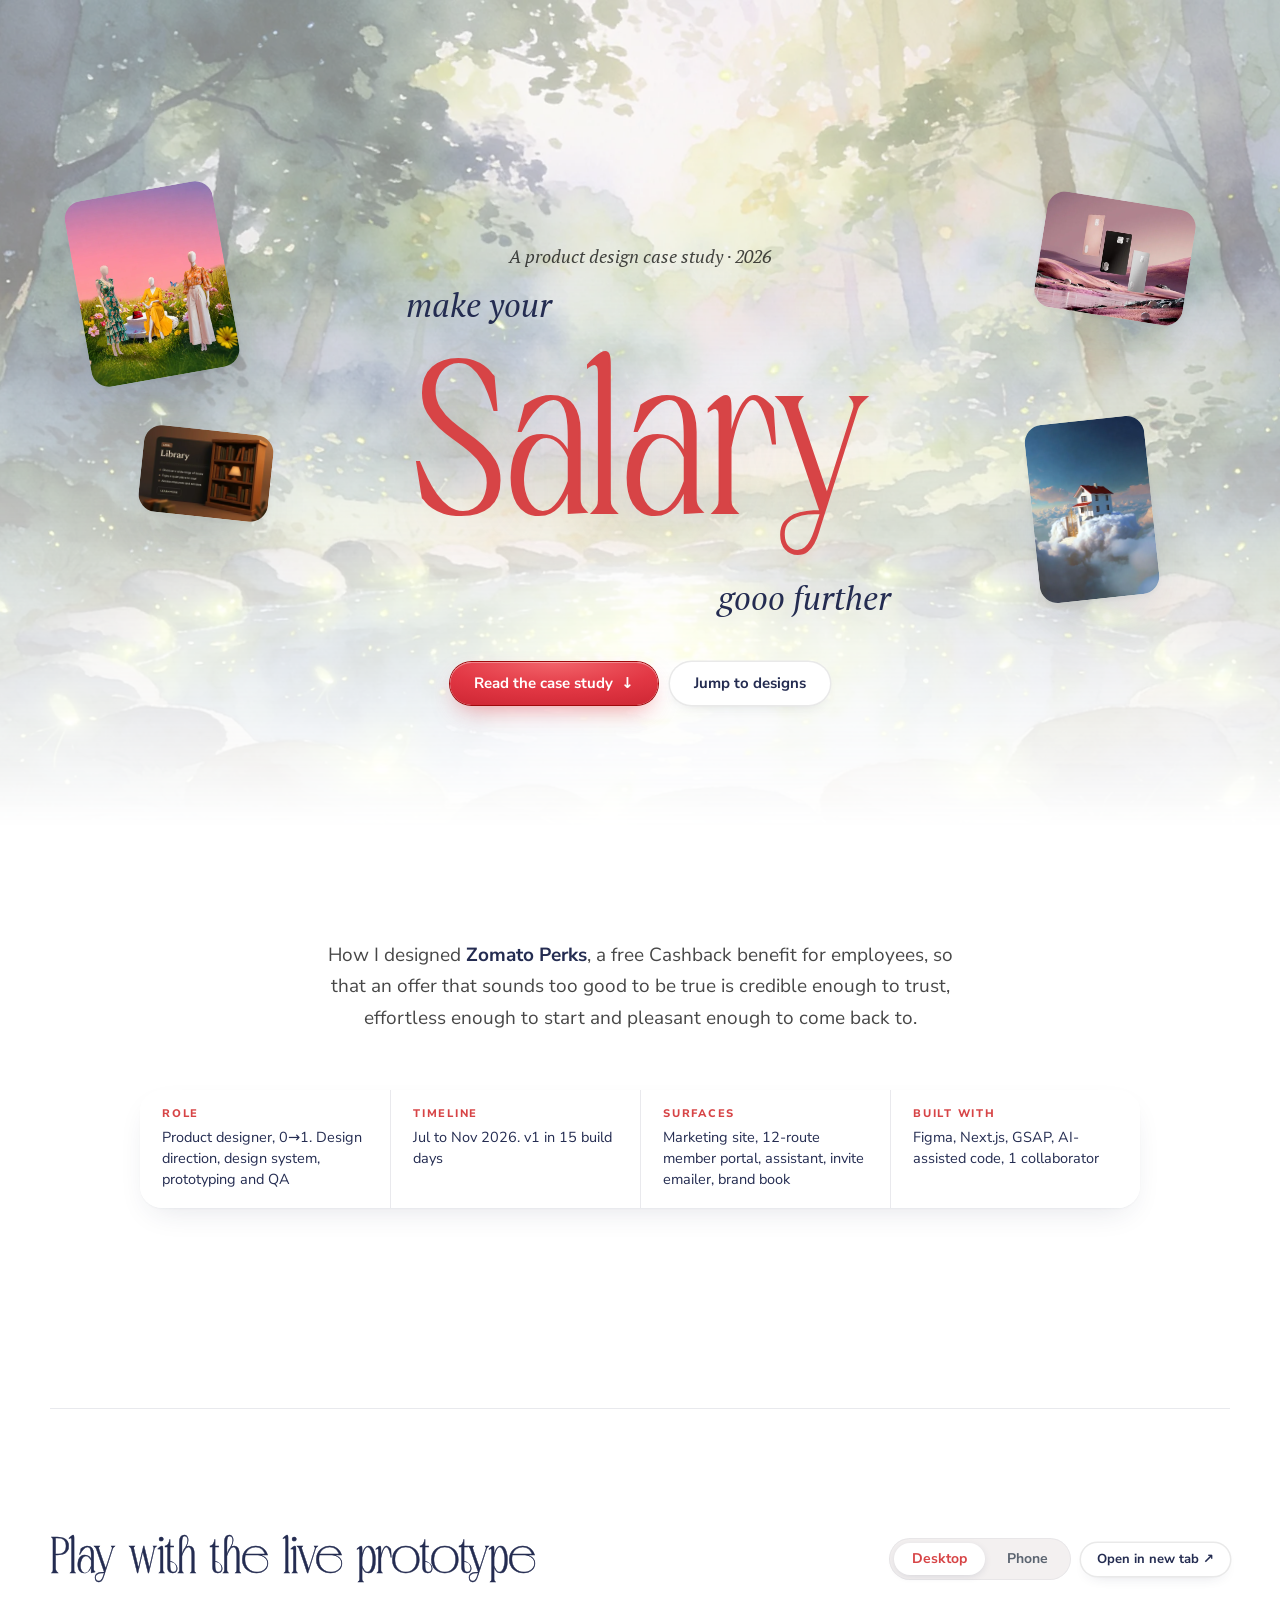
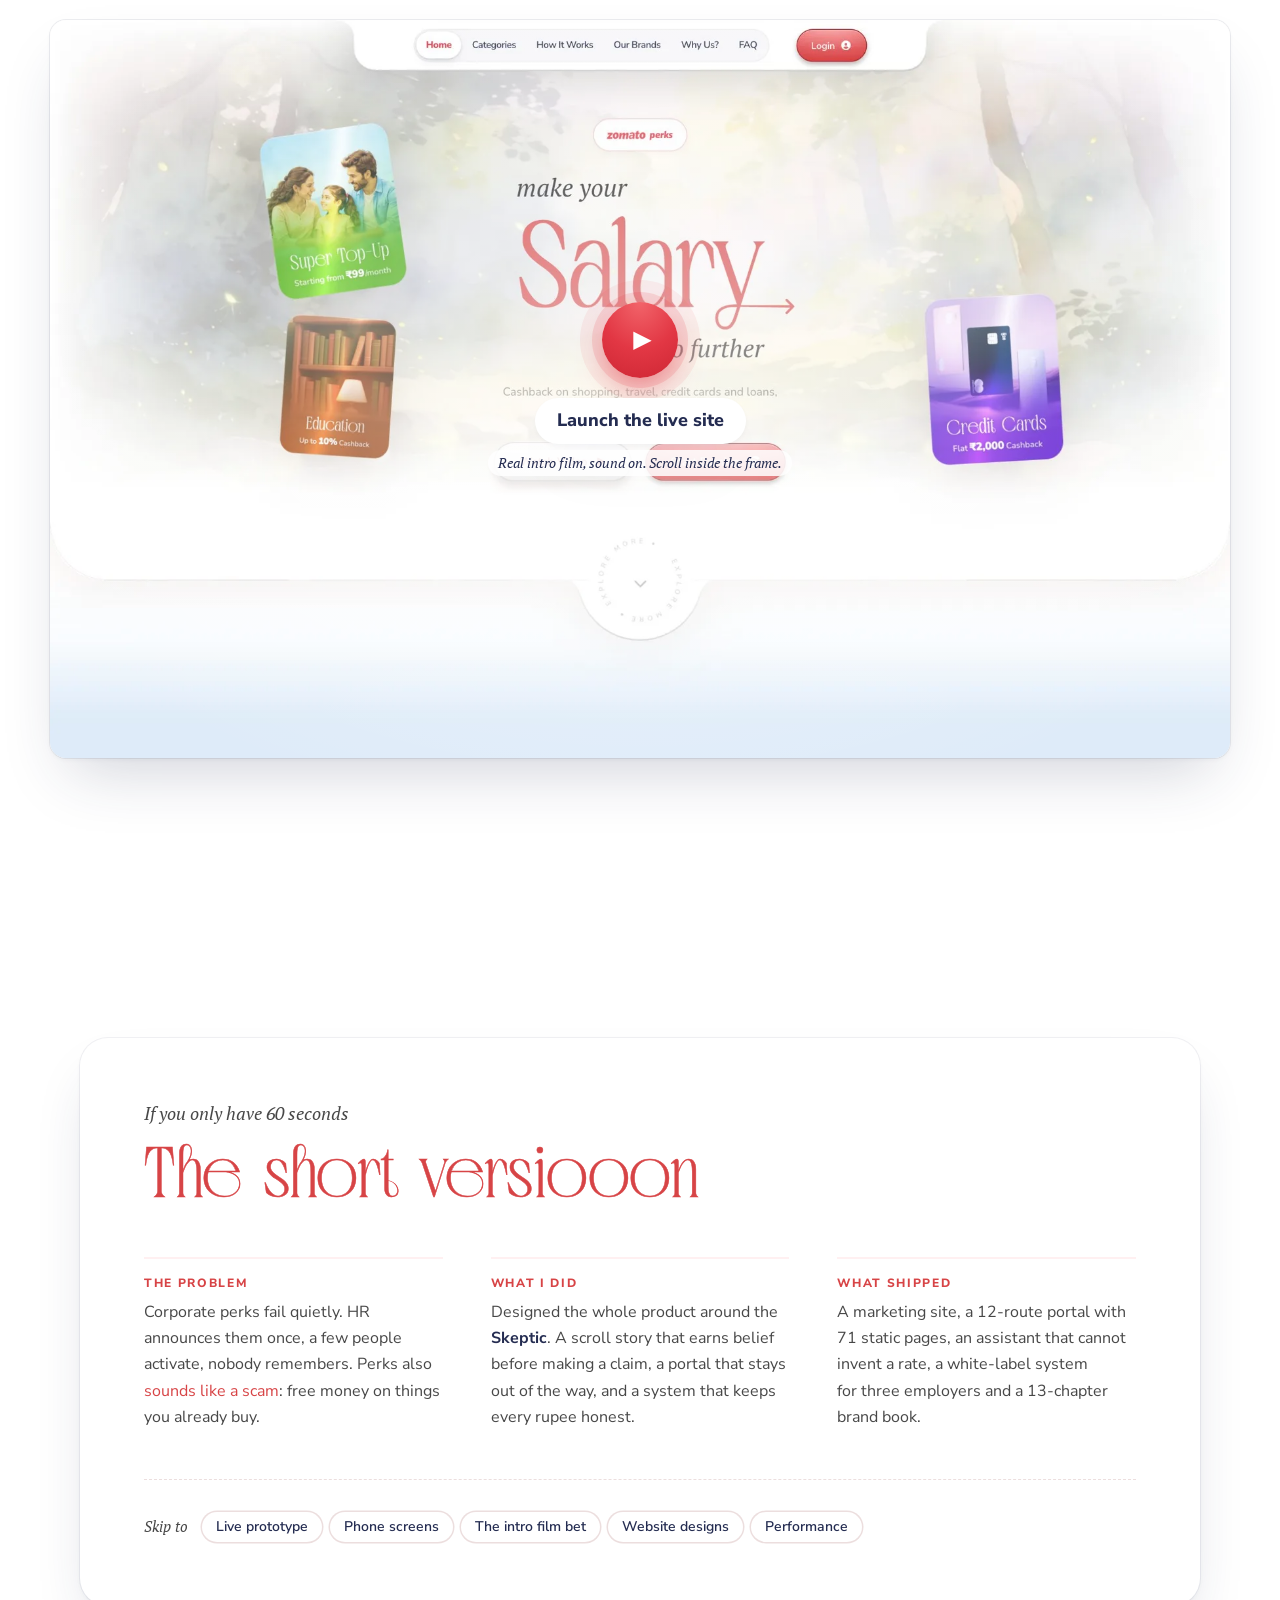
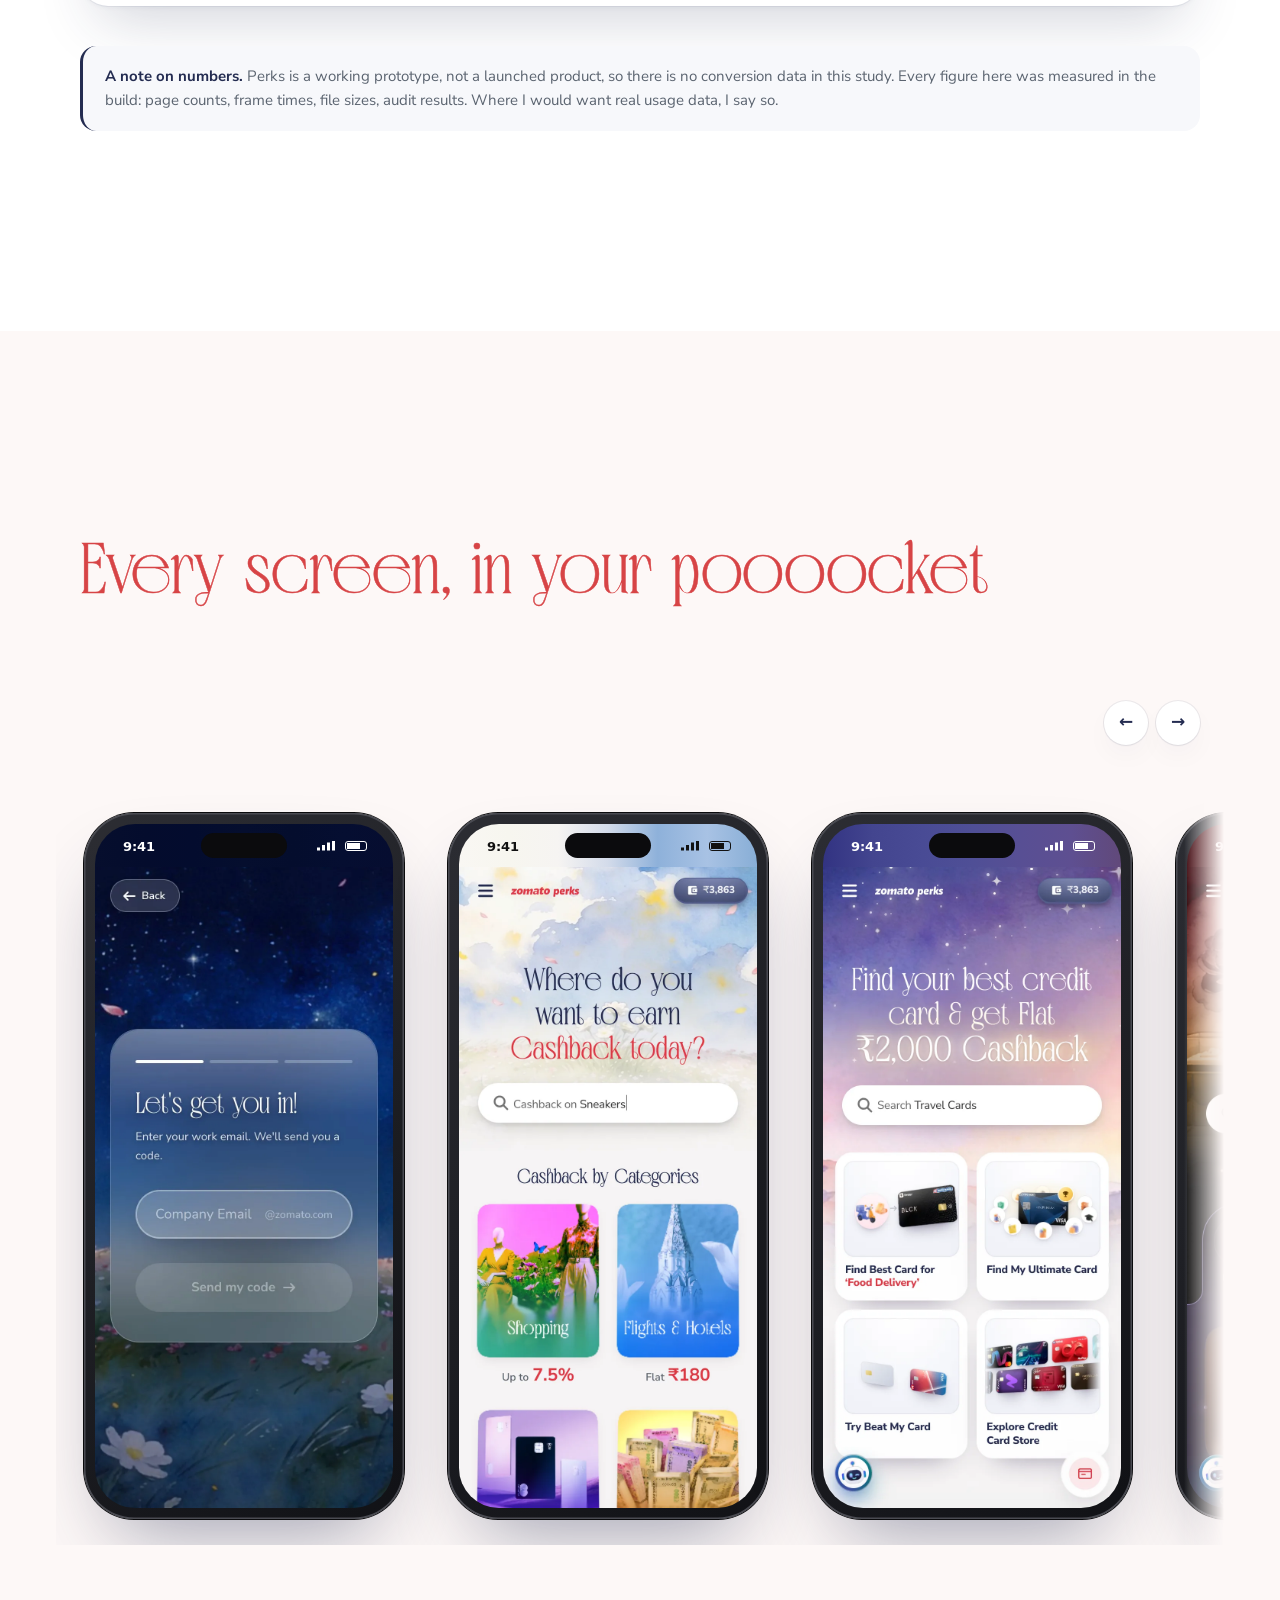
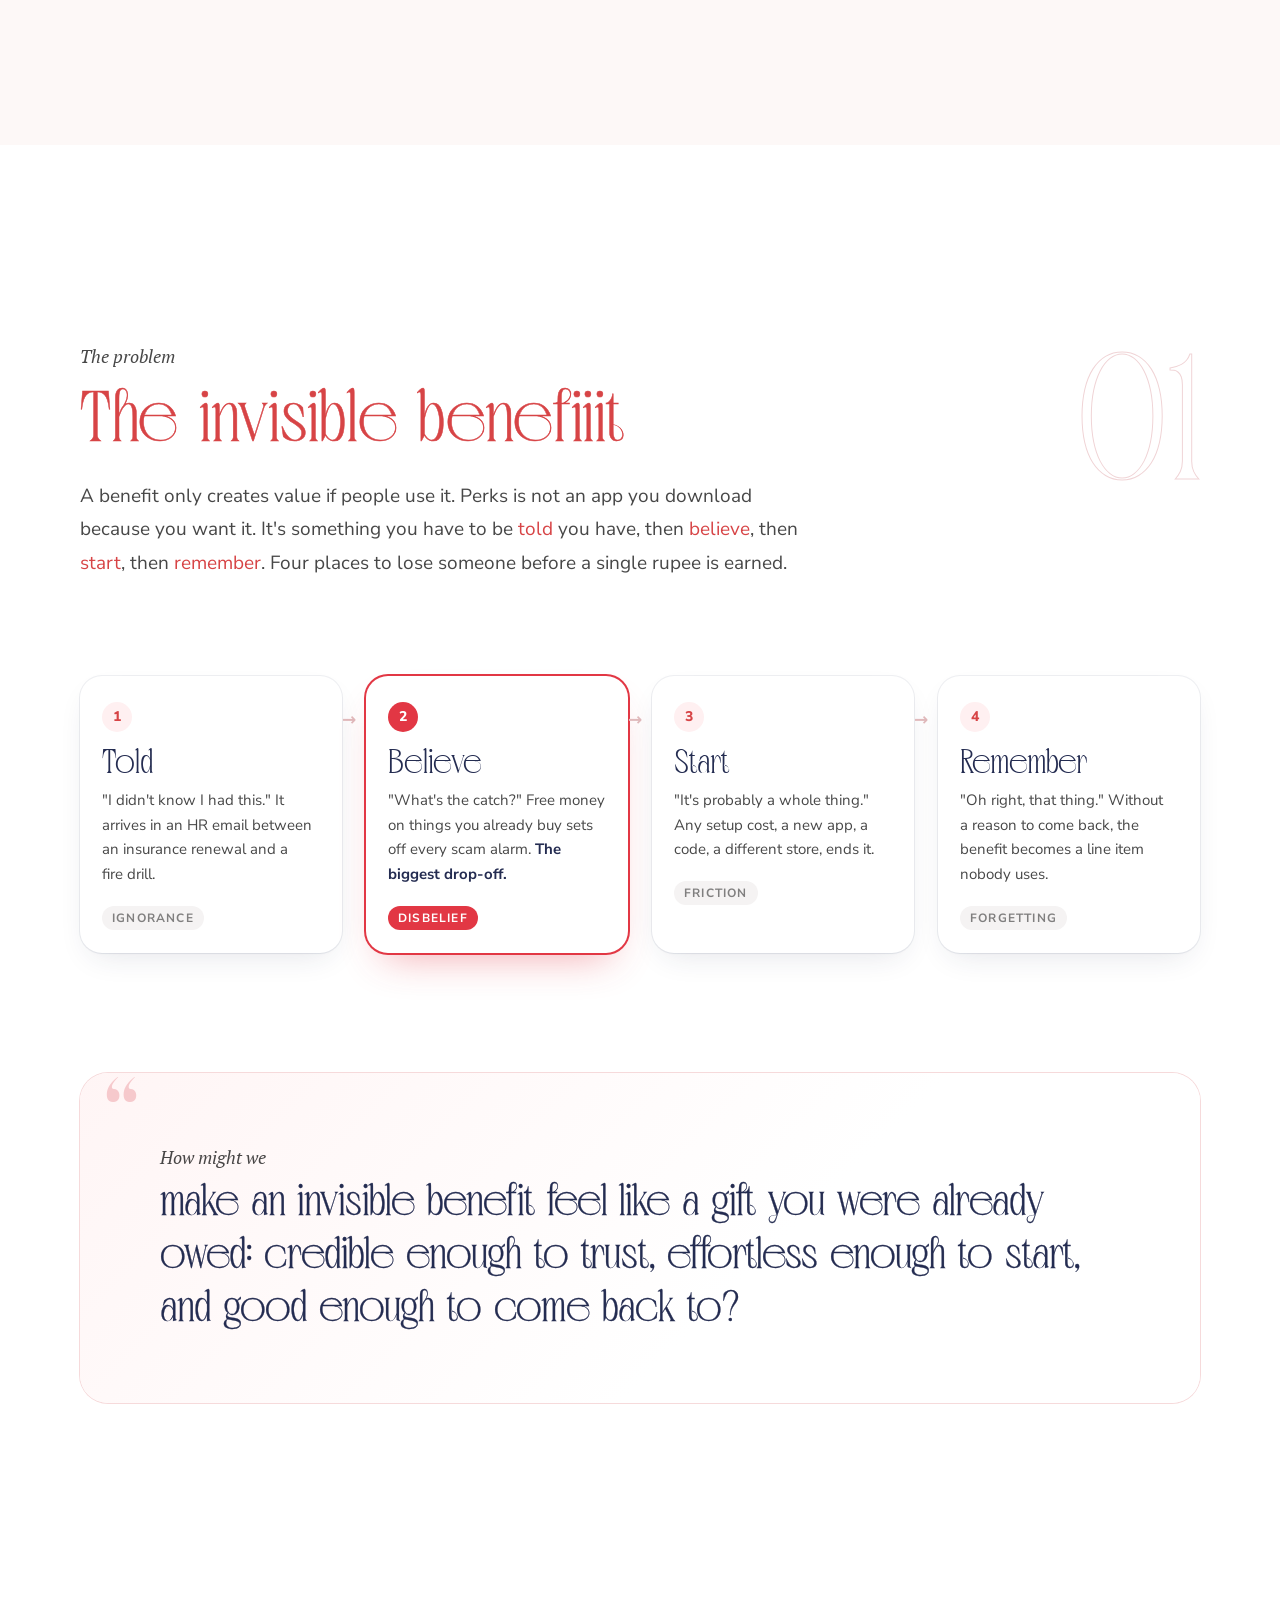
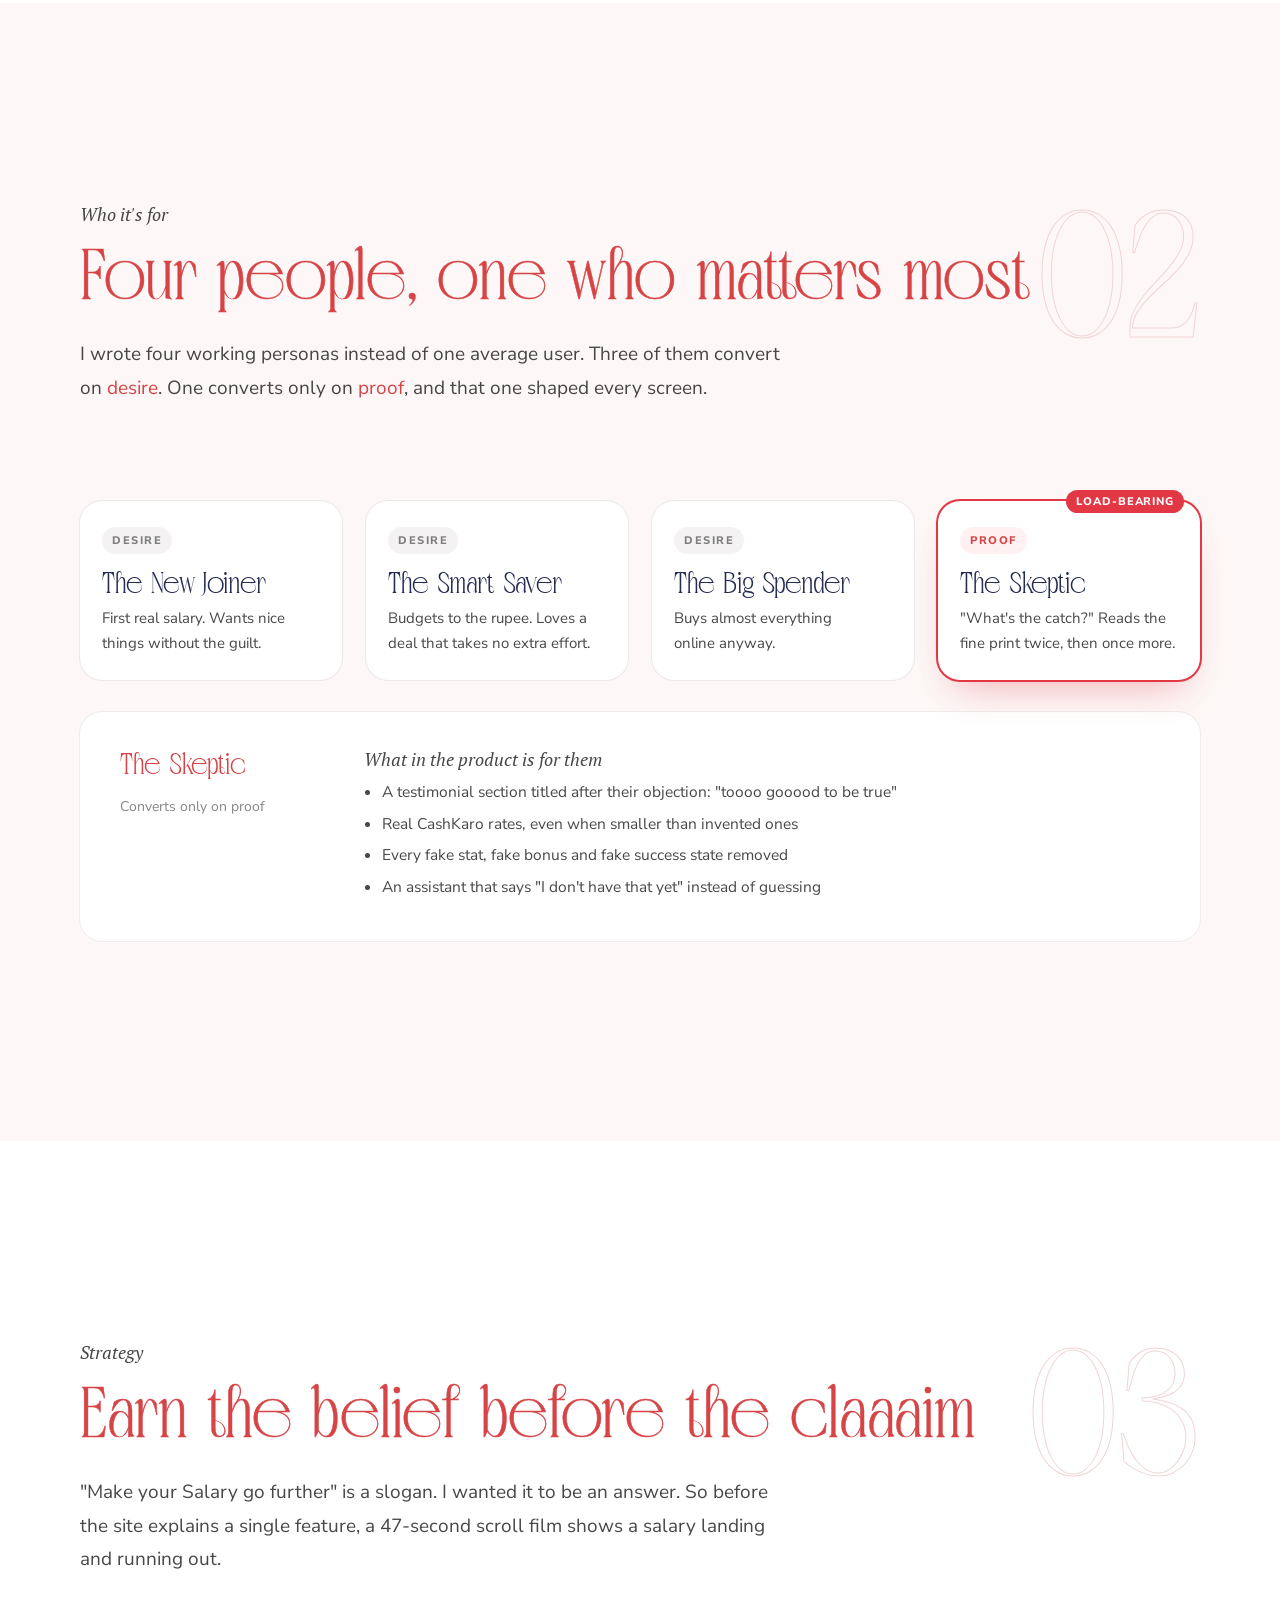
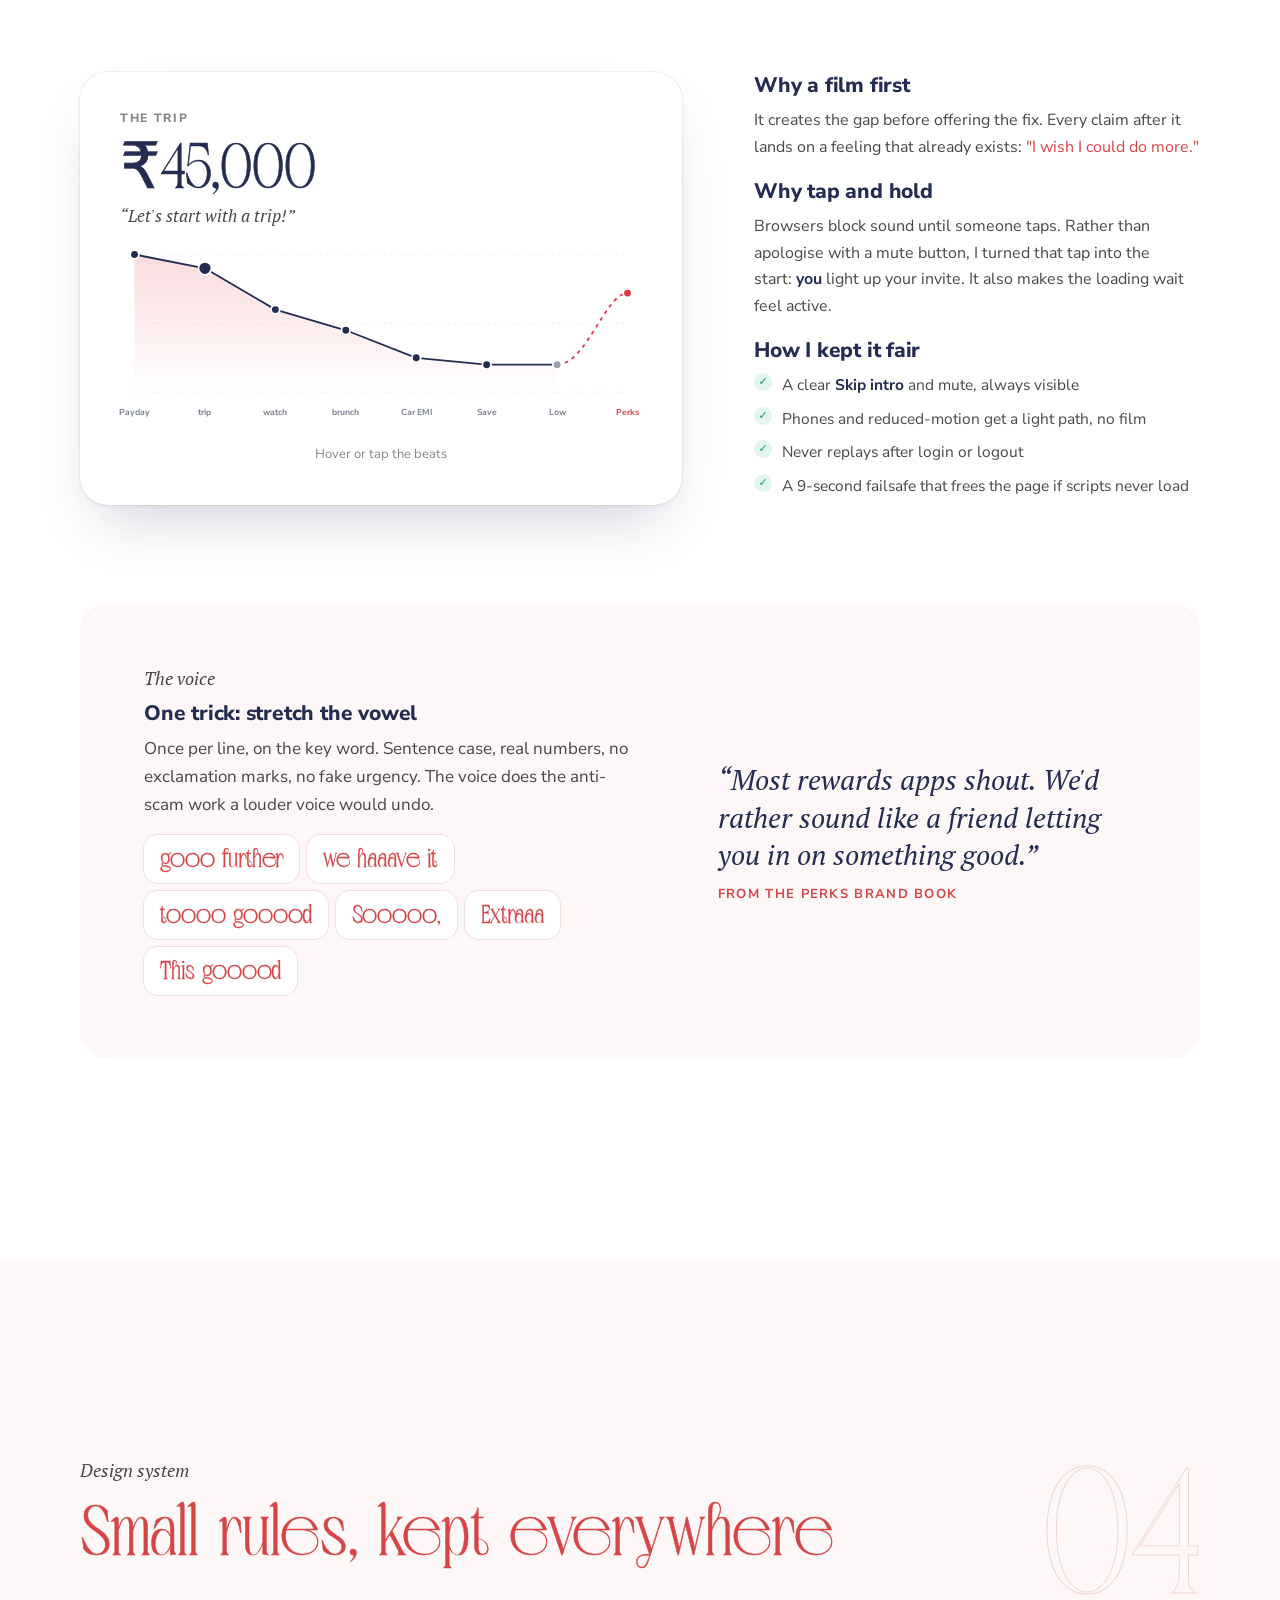
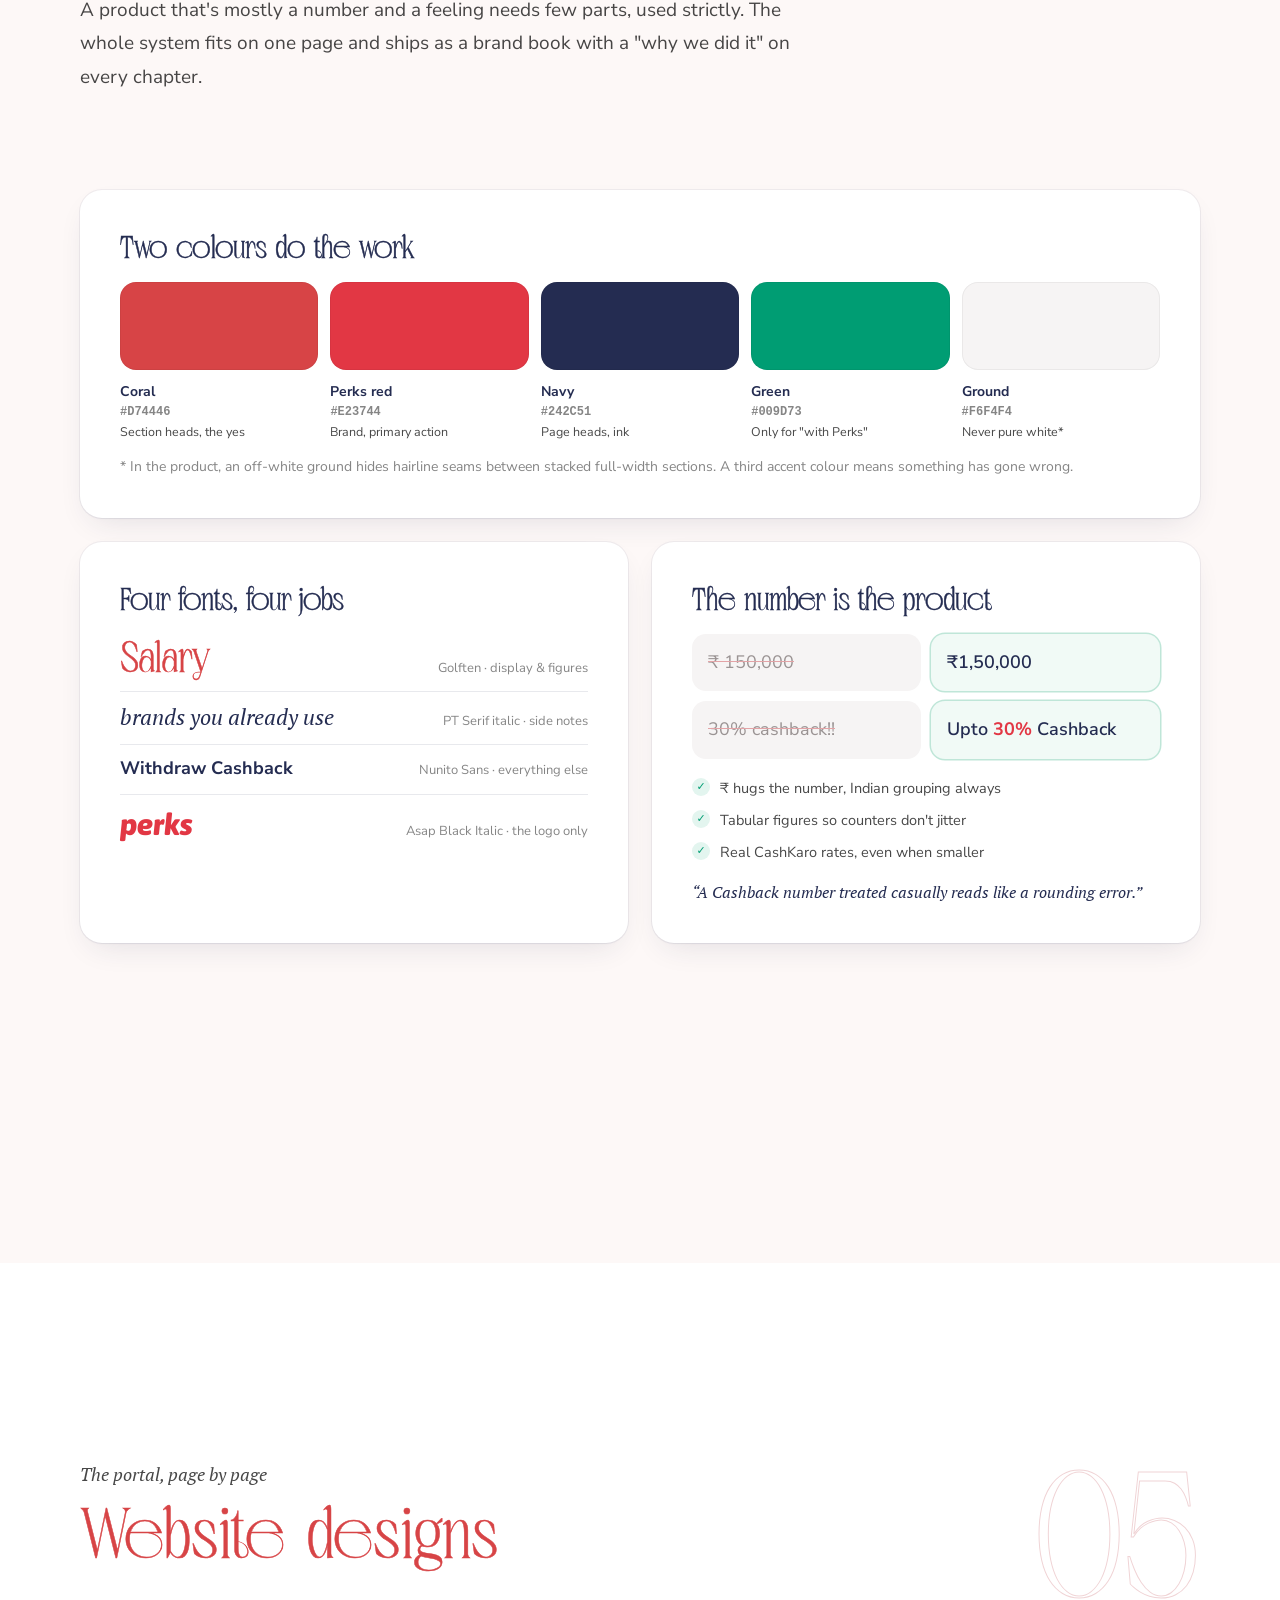
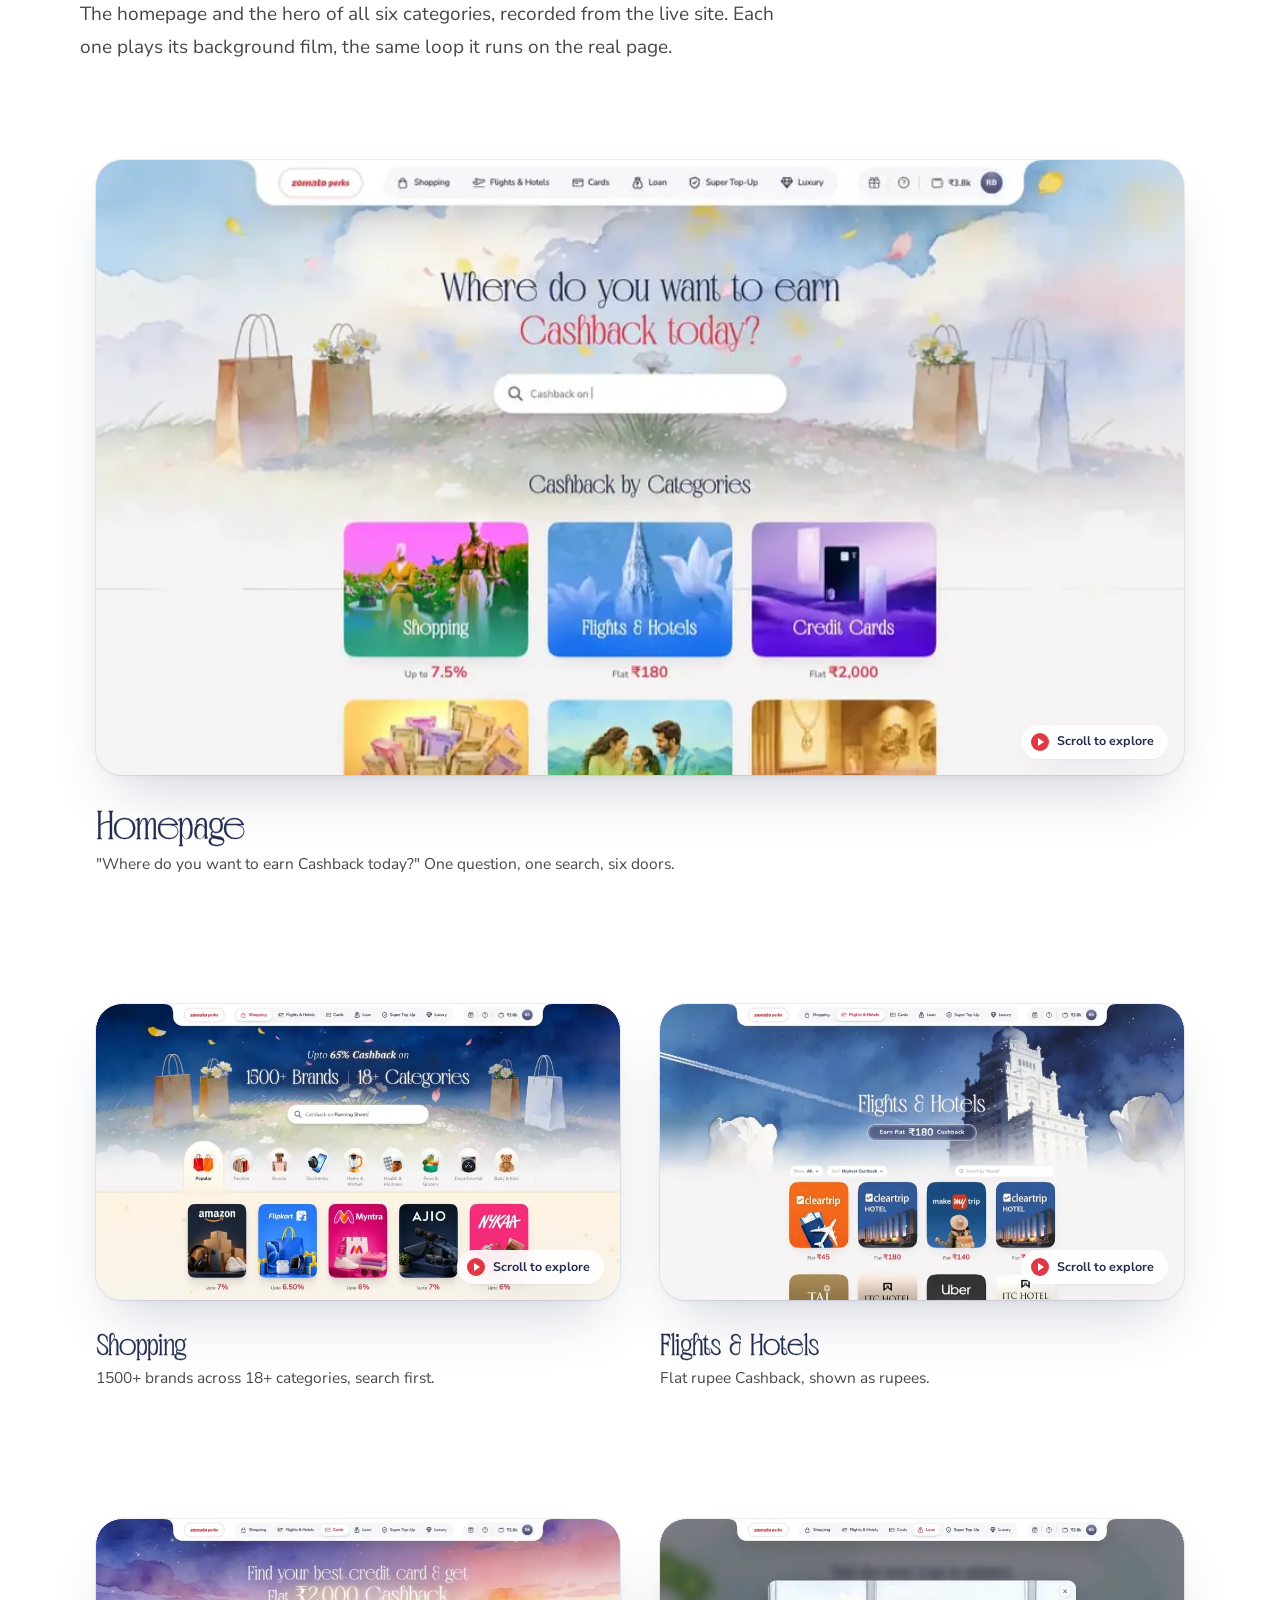
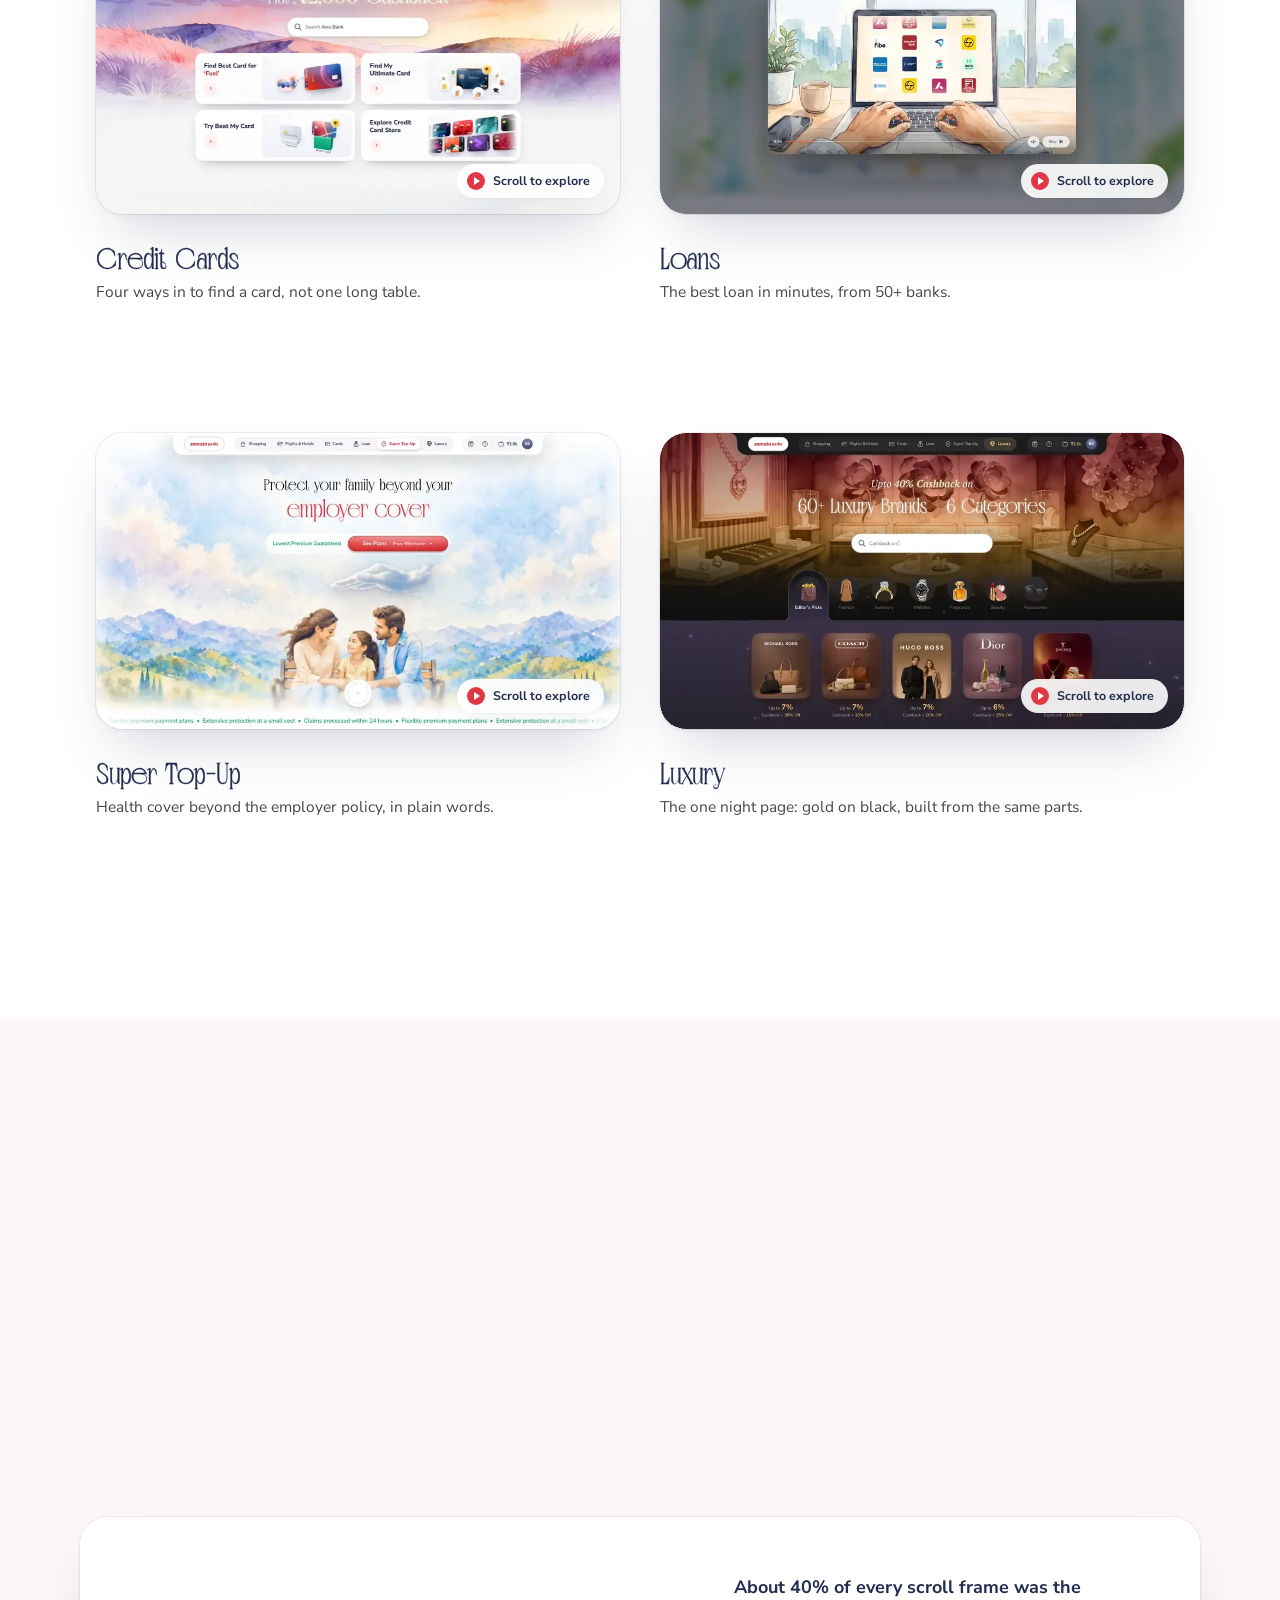
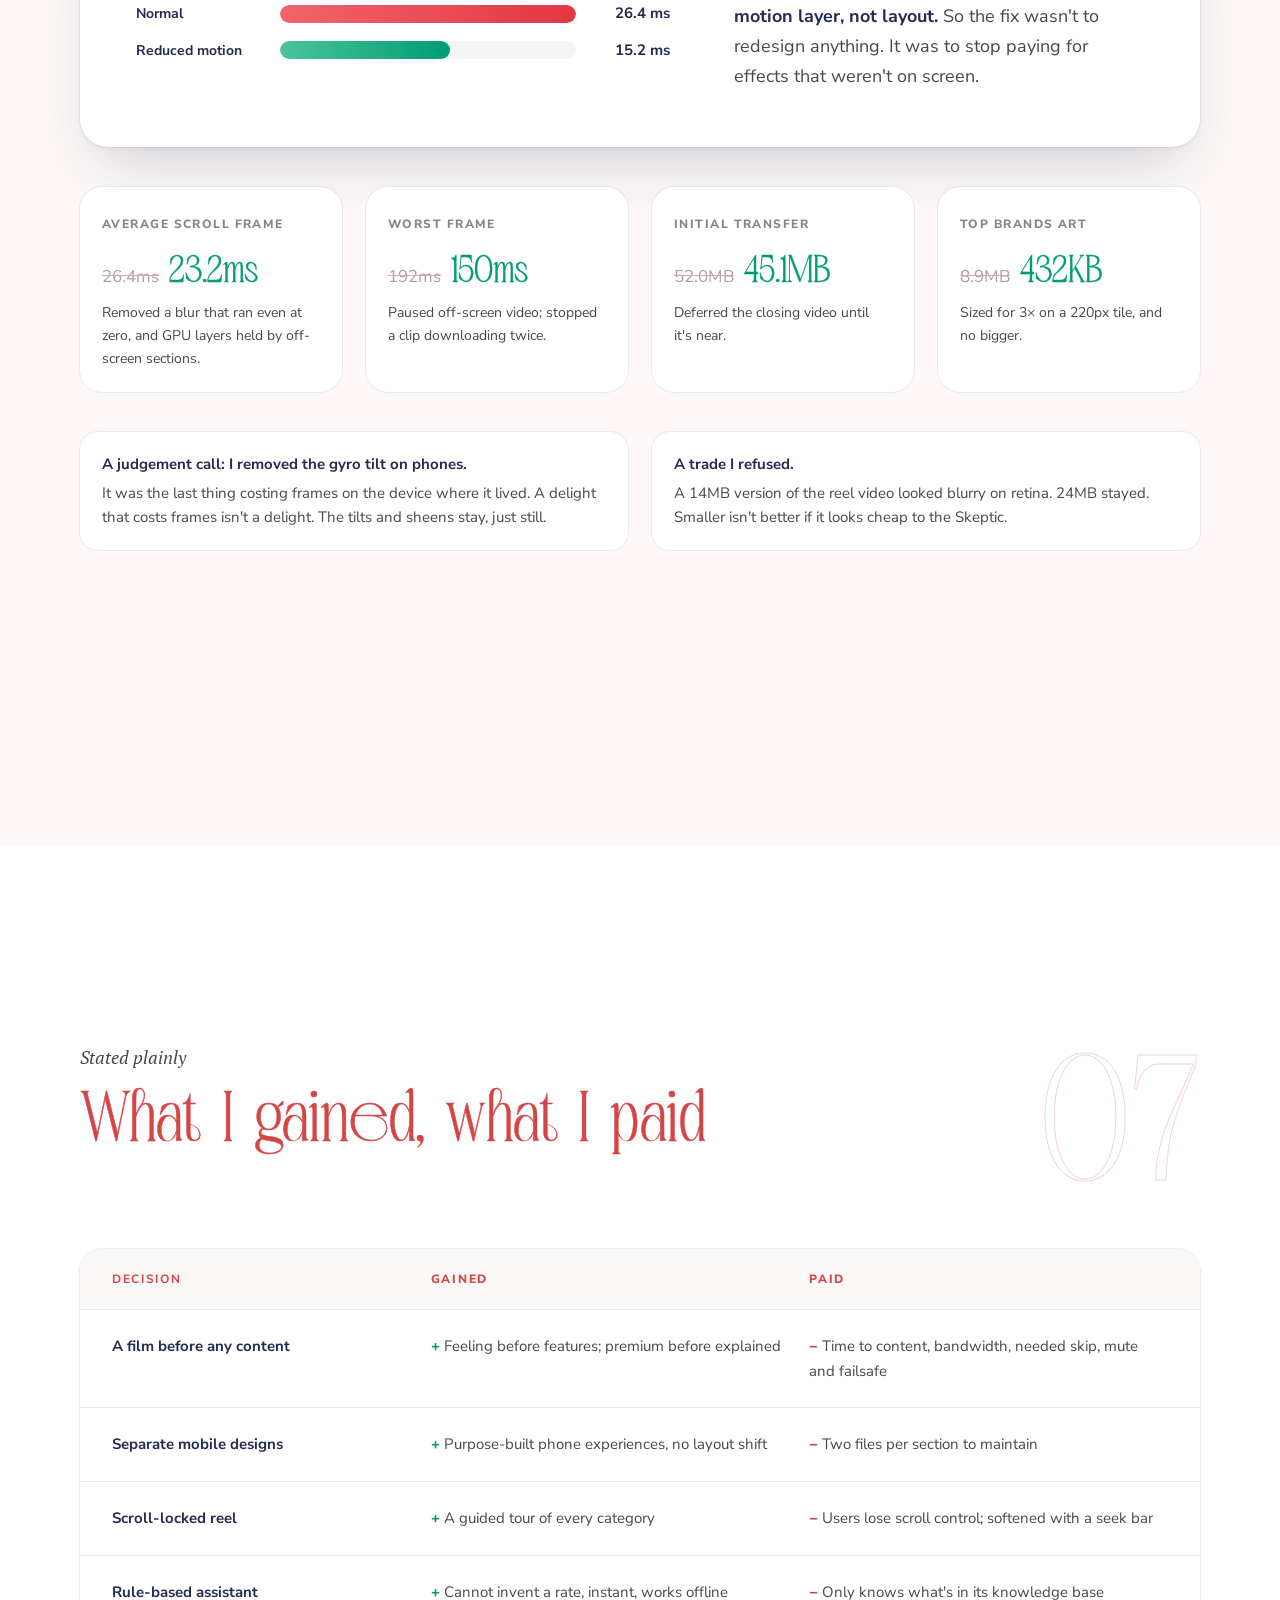
==== commit 2d826882: "More space around Show more work; smaller button with shine Co-Authored-By: Claude Opus 5.5 <noreply" ====
--- a/perks/index.html
+++ b/perks/index.html
@@ -15,17 +15,6 @@
 <!-- ============ CHROME ============ -->
 <div class="progress" aria-hidden="true"><span id="progressBar"></span></div>
 
-<header class="topbar" id="topbar">
-  <a class="topbar__brand" href="#top" aria-label="Back to top">
-    <span class="logo-z">zomato</span><span class="logo-p">perks</span>
-  </a>
-  <span class="topbar__chapter" id="topChapter">Case study</span>
-  <div class="topbar__right">
-    <span class="topbar__read"><span id="readLeft">18</span> min left</span>
-    <a class="btn btn--red btn--sm" href="https://zomato-perks.angysingh.workers.dev" target="_blank" rel="noopener">View live <span aria-hidden="true">↗</span></a>
-  </div>
-</header>
-
 <nav class="rail" aria-label="Chapters" id="rail">
   <ol>
     <li><a href="#tldr"><i></i><span>The short version</span></a></li>
@@ -33,11 +22,10 @@
     <li><a href="#problem"><i></i><span>01 · The invisible benefit</span></a></li>
     <li><a href="#people"><i></i><span>02 · Who it's for</span></a></li>
     <li><a href="#bet"><i></i><span>03 · The bet</span></a></li>
-    <li><a href="#ia"><i></i><span>04 · One brand, two products</span></a></li>
-    <li><a href="#system"><i></i><span>05 · The system</span></a></li>
-    <li><a href="#decisions"><i></i><span>06 · Two decisions</span></a></li>
-    <li><a href="#perf"><i></i><span>07 · Performance</span></a></li>
-    <li><a href="#tradeoffs"><i></i><span>08 · Tradeoffs</span></a></li>
+    <li><a href="#system"><i></i><span>04 · The system</span></a></li>
+    <li><a href="#designs"><i></i><span>05 · Website designs</span></a></li>
+    <li><a href="#perf"><i></i><span>06 · Performance</span></a></li>
+    <li><a href="#tradeoffs"><i></i><span>07 · Tradeoffs</span></a></li>
   </ol>
 </nav>
 
@@ -59,6 +47,13 @@
       <span class="hero__big">Salary</span>
       <span class="hero__small hero__small--r">gooo further</span>
     </h1>
+    <div class="hero__cta reveal">
+      <a class="btn btn--red" href="#tldr">Read the case study <span aria-hidden="true">↓</span></a>
+      <a class="btn btn--ghost" href="#designs">Jump to designs</a>
+    </div>
+  </div>
+
+  <div class="hero__about wrap">
     <p class="hero__lede reveal">How I designed <strong>Zomato Perks</strong>, a free Cashback benefit for employees, so that an offer that sounds too good to be true is credible enough to trust, effortless enough to start and pleasant enough to come back to.</p>
 
     <dl class="meta reveal">
@@ -67,11 +62,6 @@
       <div><dt>Surfaces</dt><dd>Marketing site, 12-route member portal, assistant, invite emailer, brand book</dd></div>
       <div><dt>Built with</dt><dd>Figma, Next.js, GSAP, AI-assisted code, 1 collaborator</dd></div>
     </dl>
-
-    <div class="hero__cta reveal">
-      <a class="btn btn--red" href="#tldr">Read the case study <span aria-hidden="true">↓</span></a>
-      <a class="btn btn--ghost" href="#decisions">Jump to decisions</a>
-    </div>
   </div>
 
   <div class="proto reveal" id="prototype">
@@ -141,7 +131,7 @@
         <a class="chip" href="#prototype">Live prototype</a>
         <a class="chip" href="#screens">Phone screens</a>
         <a class="chip" href="#bet">The intro film bet</a>
-        <a class="chip" href="#d-perky">The assistant</a>
+        <a class="chip" href="#designs">Website designs</a>
         <a class="chip" href="#perf">Performance</a>
       </div>
     </div>
@@ -156,9 +146,7 @@
 <section class="sec sec--tint screens" id="screens" data-chapter="The screens">
   <div class="wrap">
     <header class="sec__head reveal">
-      <p class="eyebrow">The UI, on the device most people use</p>
       <h2 class="h2">Every screen, in your poooocket</h2>
-      <p class="lede">Eight phone screens from the live build: the portal members come back to for ninety seconds at a time.</p>
     </header>
 
     <div class="screens__bar reveal">
@@ -171,7 +159,9 @@
     <div class="reel reveal" data-set="portal">
       <figure data-zoom><div class="phone phone--sm" style="--sb:linear-gradient(90deg,#060e2d,#040c2d,#030c2e,#050e2e,#040d2d,#050e31,#060d30);--sb-ink:#fff"><span class="phone__island"></span><img src="assets/shots/phone/p-login.webp" alt="Login: Let's get you in" loading="lazy"></div><figcaption><b>Login</b> One question at a time</figcaption></figure>
       <figure data-zoom><div class="phone phone--sm" style="--sb:linear-gradient(90deg,#f9f7f3,#f7f6ef,#f6f4f2,#d3dbea,#8eb1da,#a8c2e4,#88aed6)"><span class="phone__island"></span><img src="assets/shots/phone/p-home.webp" alt="Home: Where do you want to earn Cashback today?" loading="lazy"></div><figcaption><b>Home</b> One question, six doors</figcaption></figure>
-      <figure data-zoom><div class="phone phone--sm" style="--sb:linear-gradient(90deg,#f9f8f9,#fafafa,#fafafa,#f1eff0,#fafafa,#fafafa,#f9f8f8)"><span class="phone__island"></span><img src="assets/shots/phone/p-cards-finder.webp" alt="Card finder: find the best card for your spends" loading="lazy"></div><figcaption><b>Card finder</b> Priced on your own spends</figcaption></figure>
+      <figure data-zoom><div class="phone phone--sm" style="--sb:linear-gradient(90deg,#323382,#43458f,#494b95,#4f4f96,#584f94,#5e4f91,#61497a);--sb-ink:#fff"><span class="phone__island"></span><img src="assets/shots/phone/p-cards-hero.webp" alt="Credit cards: find your best credit card and get flat ₹2,000 Cashback" loading="lazy"></div><figcaption><b>Credit cards</b> Four ways in, one search</figcaption></figure>
+      <figure data-zoom><div class="phone phone--sm" style="--sb:linear-gradient(90deg,#3f070e,#662529,#480b12,#913e41,#4e0f17,#531419,#410a0d);--sb-ink:#fff"><span class="phone__island"></span><img src="assets/shots/phone/p-luxury-hero.webp" alt="Luxury: upto 40% Cashback on 60+ luxury brands" loading="lazy"></div><figcaption><b>Luxury</b> The one night page</figcaption></figure>
+      <figure data-zoom><div class="phone phone--sm" style="--sb:linear-gradient(90deg,#ffffff,#ffffff,#ffffff,#ffffff,#ffffff,#ffffff,#fefffa)"><span class="phone__island"></span><img src="assets/shots/phone/p-loans-hero.webp" alt="Loans: find the best loan in minutes from 50+ banks" loading="lazy"></div><figcaption><b>Loans</b> 50+ banks, one form</figcaption></figure>
       <figure data-zoom><div class="phone phone--sm" style="--sb:linear-gradient(90deg,#325892,#335a92,#345b93,#2f4c83,#3f629f,#32508b,#34508b);--sb-ink:#fff"><span class="phone__island"></span><img src="assets/shots/phone/p-travel.webp" alt="Flights and hotels with flat Cashback" loading="lazy"></div><figcaption><b>Travel</b> Flat rupees, shown as rupees</figcaption></figure>
       <figure data-zoom><div class="phone phone--sm" style="--sb:linear-gradient(90deg,#ffffff,#ffffff,#ffffff,#ffffff,#ffffff,#ffffff,#ffffff)"><span class="phone__island"></span><img src="assets/shots/phone/p-insurance.webp" alt="Super Top-Up insurance" loading="lazy"></div><figcaption><b>Super Top-Up</b> Insurance, in plain words</figcaption></figure>
       <figure data-zoom><div class="phone phone--sm" style="--sb:linear-gradient(90deg,#6daab4,#6ba9b3,#76acb2,#75abb0,#8bb6b9,#cbe2d6,#fefde7)"><span class="phone__island"></span><img src="assets/shots/phone/p-wallet.webp" alt="Wallet with all-time earnings" loading="lazy"></div><figcaption><b>Wallet</b> "Where's my money?"</figcaption></figure>
@@ -272,48 +262,11 @@
   </div>
 </section>
 
-<!-- ============ 05 IA ============ -->
-<section class="sec" id="ia" data-chapter="04 · One brand, two products">
+<!-- ============ 06 SYSTEM ============ -->
+<section class="sec sec--tint" id="system" data-chapter="04 · The system">
   <div class="wrap">
     <header class="sec__head reveal">
       <span class="num">04</span>
-      <p class="eyebrow">Structure</p>
-      <h2 class="h2">One brand, two products</h2>
-      <p class="lede">The marketing site persuades once. The portal is used for ninety seconds at a time and should then get out of the way. They needed different shapes, joined by a designed seam.</p>
-    </header>
-
-
-    <div class="gallery reveal" aria-label="Portal screens">
-      <figure data-zoom><img src="assets/shots/d-home-0.webp" alt="Portal home: Where do you want to earn Cashback today?" loading="lazy"><figcaption><b>Home.</b> One question, one search, six doors.</figcaption></figure>
-      <figure data-zoom><img src="assets/shots/d-wallet-0.webp" alt="My Wallet: all-time earnings, Confirmed, Pending, Paid" loading="lazy"><figcaption><b>Wallet.</b> "Where's my money?" answered in three states.</figcaption></figure>
-      <figure data-zoom><img src="assets/shots/d-shopping-0.webp" alt="Shopping category page" loading="lazy"><figcaption><b>Shopping.</b> Collections, top brands, live rates.</figcaption></figure>
-      <figure data-zoom><img src="assets/shots/d-cards.webp" alt="Credit cards: find your best card" loading="lazy"><figcaption><b>Cards.</b> Four ways in, not one long table.</figcaption></figure>
-      <figure data-zoom><img src="assets/shots/d-profile-0.webp" alt="Profile with savings ledger" loading="lazy"><figcaption><b>Profile.</b> Identity and a savings ledger, separate from the wallet.</figcaption></figure>
-      <figure data-zoom><img src="assets/shots/d-help.webp" alt="Help centre: How can we help?" loading="lazy"><figcaption><b>Help.</b> Six topics, a searchable FAQ and the assistant.</figcaption></figure>
-      <figure data-zoom><img src="assets/shots/d-travel.webp" alt="Flights and hotels" loading="lazy"><figcaption><b>Travel.</b> Flat rupee Cashback, shown as rupees.</figcaption></figure>
-      <figure data-zoom><img src="assets/shots/d-luxury.webp" alt="Luxury page in a dark gold theme" loading="lazy"><figcaption><b>Luxury.</b> The one dark page, made with the same parts.</figcaption></figure>
-    </div>
-    <p class="gallery__hint">Scroll sideways · click any screen to enlarge</p>
-
-    <div class="phones reveal">
-      <figure data-zoom><img src="assets/shots/m-home.webp" alt="Mobile home" loading="lazy"></figure>
-      <figure data-zoom><img src="assets/shots/m-wallet.webp" alt="Mobile wallet" loading="lazy"></figure>
-      <figure data-zoom><img src="assets/shots/m-profile.webp" alt="Mobile profile" loading="lazy"></figure>
-      <div class="phones__txt">
-        <p class="eyebrow">Mobile</p>
-        <h3 class="h3">A separate design, not a breakpoint</h3>
-        <p>The phone versions aren't squeezed desktop layouts. They're their own designs, switched by CSS so nothing shifts on load. The cost is real: two files per section. I chose it because the experiences were genuinely different.</p>
-        <p>Rules that came out of it: gutter equals card gap equals 24px, sheets get a grab handle instead of an ✕, and the tab bar hides on scroll down so the search button and filters can take its corner.</p>
-      </div>
-    </div>
-  </div>
-</section>
-
-<!-- ============ 06 SYSTEM ============ -->
-<section class="sec sec--tint" id="system" data-chapter="05 · The system">
-  <div class="wrap">
-    <header class="sec__head reveal">
-      <span class="num">05</span>
       <p class="eyebrow">Design system</p>
       <h2 class="h2">Small rules, kept everywhere</h2>
       <p class="lede">A product that's mostly a number and a feeling needs few parts, used strictly. The whole system fits on one page and ships as a brand book with a "why we did it" on every chapter.</p>
@@ -355,95 +308,93 @@
         </ul>
         <p class="pullsm">“A Cashback number treated casually reads like a rounding error.”</p>
       </article>
-
-      <article class="sys__card sys__card--wide reveal">
-        <h4>Five movements, two curves</h4>
-        <p class="tiny">Quick to arrive, soft to land. Press play to compare.</p>
-        <div class="ease">
-          <div class="ease__row"><code>ease-out-expo · cubic-bezier(.16,1,.3,1)</code><div class="ease__track"><i class="ease__dot" data-ease="expo"></i></div><span>Entrances, fades</span></div>
-          <div class="ease__row"><code>ease-soft · cubic-bezier(.22,1,.36,1)</code><div class="ease__track"><i class="ease__dot" data-ease="soft"></i></div><span>Hover, float</span></div>
-          <div class="ease__row ease__row--off"><code>linear · the one we don't use</code><div class="ease__track"><i class="ease__dot" data-ease="lin"></i></div><span>Feels mechanical</span></div>
-        </div>
-        <button class="btn btn--ghost btn--sm" id="easePlay">▶ Play</button>
-        <p class="tiny"><b>Reduced motion is a system rule, not an afterthought:</b> every duration becomes zero, so nothing can stay hidden behind an animation that never runs.</p>
-      </article>
-    </div>
-  </div>
-</section>
-
-<!-- ============ 07 DECISIONS ============ -->
-<section class="sec" id="decisions" data-chapter="06 · Two decisions">
+    </div>
+  </div>
+</section>
+
+<!-- ============ 06 WEBSITE DESIGNS ============ -->
+<section class="sec" id="designs" data-chapter="05 · Website designs">
+  <div class="wrap">
+    <header class="sec__head reveal">
+      <span class="num">05</span>
+      <p class="eyebrow">The portal, page by page</p>
+      <h2 class="h2">Website designs</h2>
+      <p class="lede">The homepage and the hero of all six categories, recorded from the live site. Each one plays its background film, the same loop it runs on the real page.</p>
+    </header>
+
+    <div class="heroes">
+      <figure class="hcard hcard--big reveal" data-hero="home">
+        <div class="hcard__media">
+          <div class="hcard__scroll" tabindex="0" aria-label="Homepage hero, live site, full page, scrollable">
+            <div class="hcard__page"><img src="assets/heroes/home-page.webp" alt="Homepage hero, live site, full page" loading="lazy"><video muted loop playsinline preload="none" poster="assets/heroes/home.webp" data-src="assets/heroes/home.mp4"></video></div>
+          </div>
+          <span class="hcard__hint"><i></i>Scroll to explore</span>
+        </div>
+        <figcaption><b>Homepage</b><span>"Where do you want to earn Cashback today?" One question, one search, six doors.</span></figcaption>
+      </figure>
+      <figure class="hcard reveal" data-hero="shopping">
+        <div class="hcard__media">
+          <div class="hcard__scroll" tabindex="0" aria-label="Shopping hero, live site, full page, scrollable">
+            <div class="hcard__page"><img src="assets/heroes/shopping-page.webp" alt="Shopping hero, live site, full page" loading="lazy"><video muted loop playsinline preload="none" poster="assets/heroes/shopping.webp" data-src="assets/heroes/shopping.mp4"></video></div>
+          </div>
+          <span class="hcard__hint"><i></i>Scroll to explore</span>
+        </div>
+        <figcaption><b>Shopping</b><span>1500+ brands across 18+ categories, search first.</span></figcaption>
+      </figure>
+      <figure class="hcard reveal" data-hero="travel">
+        <div class="hcard__media">
+          <div class="hcard__scroll" tabindex="0" aria-label="Flights &amp; Hotels hero, live site, full page, scrollable">
+            <div class="hcard__page"><img src="assets/heroes/travel-page.webp" alt="Flights &amp; Hotels hero, live site, full page" loading="lazy"><video muted loop playsinline preload="none" poster="assets/heroes/travel.webp" data-src="assets/heroes/travel.mp4"></video></div>
+          </div>
+          <span class="hcard__hint"><i></i>Scroll to explore</span>
+        </div>
+        <figcaption><b>Flights &amp; Hotels</b><span>Flat rupee Cashback, shown as rupees.</span></figcaption>
+      </figure>
+      <figure class="hcard reveal" data-hero="cards">
+        <div class="hcard__media">
+          <div class="hcard__scroll" tabindex="0" aria-label="Credit Cards hero, live site, full page, scrollable">
+            <div class="hcard__page"><img src="assets/heroes/cards-page.webp" alt="Credit Cards hero, live site, full page" loading="lazy"><video muted loop playsinline preload="none" poster="assets/heroes/cards.webp" data-src="assets/heroes/cards.mp4"></video></div>
+          </div>
+          <span class="hcard__hint"><i></i>Scroll to explore</span>
+        </div>
+        <figcaption><b>Credit Cards</b><span>Four ways in to find a card, not one long table.</span></figcaption>
+      </figure>
+      <figure class="hcard reveal" data-hero="loans">
+        <div class="hcard__media">
+          <div class="hcard__scroll" tabindex="0" aria-label="Loans hero, live site, full page, scrollable">
+            <div class="hcard__page"><img src="assets/heroes/loans-page.webp" alt="Loans hero, live site, full page" loading="lazy"><video muted loop playsinline preload="none" poster="assets/heroes/loans.webp" data-src="assets/heroes/loans.mp4"></video></div>
+          </div>
+          <span class="hcard__hint"><i></i>Scroll to explore</span>
+        </div>
+        <figcaption><b>Loans</b><span>The best loan in minutes, from 50+ banks.</span></figcaption>
+      </figure>
+      <figure class="hcard reveal" data-hero="insurance">
+        <div class="hcard__media">
+          <div class="hcard__scroll" tabindex="0" aria-label="Super Top-Up hero, live site, full page, scrollable">
+            <div class="hcard__page"><img src="assets/heroes/insurance-page.webp" alt="Super Top-Up hero, live site, full page" loading="lazy"><video muted loop playsinline preload="none" poster="assets/heroes/insurance.webp" data-src="assets/heroes/insurance.mp4"></video></div>
+          </div>
+          <span class="hcard__hint"><i></i>Scroll to explore</span>
+        </div>
+        <figcaption><b>Super Top-Up</b><span>Health cover beyond the employer policy, in plain words.</span></figcaption>
+      </figure>
+      <figure class="hcard reveal" data-hero="luxury">
+        <div class="hcard__media">
+          <div class="hcard__scroll" tabindex="0" aria-label="Luxury hero, live site, full page, scrollable">
+            <div class="hcard__page"><img src="assets/heroes/luxury-page.webp" alt="Luxury hero, live site, full page" loading="lazy"><video muted loop playsinline preload="none" poster="assets/heroes/luxury.webp" data-src="assets/heroes/luxury.mp4"></video></div>
+          </div>
+          <span class="hcard__hint"><i></i>Scroll to explore</span>
+        </div>
+        <figcaption><b>Luxury</b><span>The one night page: gold on black, built from the same parts.</span></figcaption>
+      </figure>
+    </div>
+  </div>
+</section>
+
+<!-- ============ 08 PERFORMANCE ============ -->
+<section class="sec sec--tint" id="perf" data-chapter="06 · Performance">
   <div class="wrap">
     <header class="sec__head reveal">
       <span class="num">06</span>
-      <p class="eyebrow">Depth</p>
-      <h2 class="h2">Two decisions worth defending</h2>
-      <p class="lede">Each one went through several versions. I'm showing what didn't work, because that's where the judgement is.</p>
-    </header>
-
-    <div class="dtabs reveal" role="tablist" aria-label="Decisions">
-      <button role="tab" aria-selected="true" aria-controls="d-perky" id="t-perky">A · The assistant</button>
-      <button role="tab" aria-selected="false" aria-controls="d-s2" id="t-s2">B · The category reel</button>
-    </div>
-
-    <!-- B -->
-    <article class="dpanel" id="d-perky" role="tabpanel" aria-labelledby="t-perky">
-      <div class="dpanel__head">
-        <h3 class="h3">Ask Perky, an assistant that can't make things up</h3>
-        <p>In a product whose whole job is trust, an assistant that invents a Cashback rate is worse than no assistant. So Perky answers from the same data the screens show.</p>
-      </div>
-      <div class="dpanel__body">
-        <div class="ba">
-          <figure data-zoom><span class="ba__tag ba__tag--bad">Before audit</span><img src="assets/perky/before-negation.webp" alt="Before: Perky ignores 'no morning flights' and shows morning flights" loading="lazy"><figcaption>"no morning flights" → morning flights</figcaption></figure>
-          <figure data-zoom><span class="ba__tag">After rebuild</span><img src="assets/perky/after-negation.webp" alt="After: Perky shows afternoon and evening flights" loading="lazy"><figcaption>Understood, filtered, said so</figcaption></figure>
-        </div>
-        <div class="pst">
-          <div><span>Audit</span><p>I ran 73 hard messages through it the evening it was built. A third came back <b>confidently wrong</b>.</p></div>
-          <div><span>The rule it wrote</span><p>Never act on half a sentence in silence. If unsure, ask. If unknown, say "I don't have that yet" and hand off to a person.</p></div>
-          <div><span>Result</span>
-            <table class="mini">
-              <tr><td>Probes handled (of 73)</td><td>24 → <b>70</b></td></tr>
-              <tr><td>Confidently wrong</td><td>25 → <b>0</b></td></tr>
-              <tr><td>Language checks</td><td>0 → <b>746</b></td></tr>
-              <tr><td>Engine time per turn</td><td><b>0.4 ms</b></td></tr>
-            </table>
-          </div>
-        </div>
-        <figure class="browser" data-zoom><div class="browser__bar"><i></i><i></i><i></i><span>cards · Ask Perky docked</span></div><img src="assets/perky/docked-cards.webp" alt="Ask Perky docked on the left of the Cards page, the page making room" loading="lazy"><figcaption>Docked on every page from 1024px. The page moves over to make room instead of being covered.</figcaption></figure>
-      </div>
-    </article>
-
-    <!-- C -->
-    <article class="dpanel" id="d-s2" role="tabpanel" aria-labelledby="t-s2" hidden>
-      <div class="dpanel__head">
-        <h3 class="h3">From an 83MB film to a clean plate and live text</h3>
-        <p>The category reel ("You name it, we haaave it") started as one video with every headline baked into the pixels. Soft on retina, impossible to edit, invisible to screen readers.</p>
-      </div>
-      <ol class="steps">
-        <li><b>Baked film</b><span>83MB, text in pixels</span></li>
-        <li><b>Clean plate + DOM</b><span>Video without text; headlines as real type, locked to the same frame</span></li>
-        <li><b>Hardware decoding</b><span>Smooth scrubbing in either direction, about 9ms a frame</span></li>
-        <li><b>Mobile image sequence</b><span>Phones froze on the video; 300 frames, 5.6MB</span></li>
-        <li class="grave__win"><b>Panned sequence</b><span>The crop follows each product to centre screen</span></li>
-      </ol>
-      <div class="pair">
-        <figure data-zoom><img src="assets/shots/lp-s2-open.webp" alt="Reel opener: You name it, we have it" loading="lazy"><figcaption>Headlines type on as you scroll and un-type when you scroll back.</figcaption></figure>
-        <figure data-zoom><img src="assets/shots/lp-s2-travel.webp" alt="Reel beat: love to travel, with the flights card" loading="lazy"><figcaption>Text writes, settles, then the card swings in.</figcaption></figure>
-      </div>
-      <div class="pst pst--row">
-        <div><span>Gained</span><p>Sharp type at any density, copy changes in one line, and real effects like focus blur and sheen.</p></div>
-        <div><span>Paid</span><p>Two systems that must stay frame-locked, and a separate render path for phones.</p></div>
-        <div><span>Also</span><p>A 48-tick progress meter you can click to jump. An honest fix for "how long is this?" on a scroll-locked section.</p></div>
-      </div>
-    </article>
-  </div>
-</section>
-
-<!-- ============ 08 PERFORMANCE ============ -->
-<section class="sec sec--tint" id="perf" data-chapter="07 · Performance">
-  <div class="wrap">
-    <header class="sec__head reveal">
-      <span class="num">07</span>
       <p class="eyebrow">Performance is a design material</p>
       <h2 class="h2">One measurement changed the plan</h2>
       <p class="lede">The scroll felt heavy. I ran the same scroll twice: once normally, once with reduced motion on.</p>
@@ -472,10 +423,10 @@
 </section>
 
 <!-- ============ 09 TRADEOFFS ============ -->
-<section class="sec" id="tradeoffs" data-chapter="08 · Tradeoffs">
-  <div class="wrap">
-    <header class="sec__head reveal">
-      <span class="num">08</span>
+<section class="sec" id="tradeoffs" data-chapter="07 · Tradeoffs">
+  <div class="wrap">
+    <header class="sec__head reveal">
+      <span class="num">07</span>
       <p class="eyebrow">Stated plainly</p>
       <h2 class="h2">What I gained, what I paid</h2>
     </header>
--- a/perks/css/perks-case.css
+++ b/perks/css/perks-case.css
@@ -93,12 +93,12 @@
 .hero { position: relative; padding: 150px 0 40px; overflow: clip; text-align: center; }
 .hero__sky { position: absolute; inset: 0 0 auto; height: 900px; background: url("../assets/img/hero-sky.webp") center top / cover no-repeat; opacity: .55; -webkit-mask: linear-gradient(#000 30%, transparent 92%); mask: linear-gradient(#000 30%, transparent 92%); }
 .hero__inner { position: relative; z-index: 2; }
-.hero__title { display: grid; justify-items: center; margin: 4px 0 26px; line-height: .9; }
-.hero__small { font: italic 400 clamp(22px, 2.6vw, 34px)/1 var(--serif); color: var(--navy); justify-self: center; translate: -110% 18px; }
-.hero__small--r { translate: 95% -6px; }
+.hero__title { display: grid; justify-items: center; row-gap: clamp(8px, 1.2vw, 16px); margin: 4px 0 26px; line-height: .9; }
+.hero__small { font: italic 400 clamp(22px, 2.6vw, 34px)/1 var(--serif); color: var(--navy); justify-self: center; translate: -110% 0; }
+.hero__small--r { translate: 95% 0; margin-top: clamp(14px, 2.6vw, 36px); }
 .hero__big { font: 400 clamp(110px, 17vw, 230px)/.9 var(--display); color: var(--coral); -webkit-text-stroke: 2px currentColor; letter-spacing: .01em; text-shadow: 0 20px 60px rgba(226, 55, 68, .18); }
 .hero__lede { max-width: 640px; margin: 0 auto 34px; font-size: 19px; }
-@media (max-width: 640px) { .hero__small { translate: -40% 10px; } .hero__small--r { translate: 30% -2px; } .hero__big { -webkit-text-stroke: .6px currentColor; } }
+@media (max-width: 640px) { .hero__small { translate: -40% 0; } .hero__small--r { translate: 30% 0; margin-top: 12px; } .hero__big { -webkit-text-stroke: .6px currentColor; } }
 
 .meta { display: grid; grid-template-columns: repeat(4, 1fr); gap: 0; margin: 0 auto 34px; max-width: 1000px; text-align: left; background: rgba(255,255,255,.78); backdrop-filter: blur(10px); -webkit-backdrop-filter: blur(10px); border-radius: var(--r); box-shadow: var(--shadow); }
 .meta div { padding: 18px 22px; border-left: 1px solid var(--line); }
@@ -347,51 +347,6 @@
 .book__shots img { border-radius: 14px; box-shadow: 0 0 0 1px rgba(36,44,81,.08), var(--shadow); }
 @media (max-width: 900px) { .book { grid-template-columns: 1fr; } }
 
-/* decisions */
-.dtabs { display: inline-flex; gap: 4px; padding: 5px; border-radius: 999px; background: #f6f4f4; margin-bottom: 36px; flex-wrap: wrap; }
-.dtabs button { all: unset; cursor: pointer; padding: 11px 20px; border-radius: 999px; font: 700 14.5px/1 var(--body); color: var(--slate); transition: background .3s, color .3s, box-shadow .3s; }
-.dtabs button:hover { color: var(--navy); }
-.dtabs button:focus-visible { outline: 2px solid var(--red); outline-offset: 2px; }
-.dtabs button[aria-selected="true"] { background: #fff; color: var(--coral); box-shadow: 0 2px 8px -2px rgba(36,44,81,.18); }
-.dpanel { animation: rise .7s var(--expo); }
-@keyframes rise { from { opacity: 0; transform: translateY(16px); } }
-.dpanel__head { max-width: 760px; margin-bottom: 28px; }
-.dpanel__head .h3 { font: 400 clamp(30px, 3.4vw, 42px)/1.1 var(--display); color: var(--navy); -webkit-text-stroke: .4px currentColor; margin-bottom: 12px; }
-.dpanel__body { display: grid; gap: 28px; }
-
-.grave, .steps { list-style: none; padding: 0; margin: 0 0 32px; display: grid; grid-template-columns: repeat(8, 1fr); gap: 8px; counter-reset: g; }
-.steps { grid-template-columns: repeat(5, 1fr); }
-.grave li, .steps li { counter-increment: g; position: relative; padding: 38px 14px 14px; border-radius: 16px; background: #f6f4f4; min-height: 128px; }
-.grave li::before, .steps li::before { content: counter(g, decimal-leading-zero); position: absolute; top: 12px; left: 14px; font: 800 11px/1 var(--body); letter-spacing: .1em; color: var(--ink-soft); }
-.grave li b, .steps li b { display: block; font-size: 14.5px; line-height: 1.25; margin-bottom: 6px; }
-.grave li span, .steps li span { font-size: 12.5px; line-height: 1.4; display: block; color: var(--ink-soft); }
-.grave li:not(.grave__win) b { text-decoration: line-through; text-decoration-color: #e3a3a6; }
-.grave__win { background: #fff !important; box-shadow: 0 0 0 2px var(--red), 0 16px 30px -14px rgba(226,55,68,.45); }
-.grave__win::before { color: var(--red) !important; content: "✓ shipped" !important; }
-.grave__win span { color: var(--ink) !important; }
-@media (max-width: 1000px) { .grave { grid-template-columns: repeat(4, 1fr); } }
-@media (max-width: 760px) { .steps { grid-template-columns: 1fr 1fr; } }
-@media (max-width: 520px) { .grave { grid-template-columns: 1fr 1fr; } }
-
-.pst { display: grid; grid-template-columns: repeat(3, 1fr); gap: 14px; }
-.pst > div { padding: 20px 22px; border-radius: 18px; background: #fff; box-shadow: 0 0 0 1px rgba(36,44,81,.07); }
-.pst span { display: block; font: 800 12px/1 var(--body); letter-spacing: .14em; text-transform: uppercase; color: var(--coral); margin-bottom: 10px; }
-.pst p { font-size: 15px; margin: 0; }
-.pst--row { margin-top: 0; }
-@media (max-width: 860px) { .pst { grid-template-columns: 1fr; } }
-
-.mini { width: 100%; border-collapse: collapse; font-size: 14px; }
-.mini td { padding: 6px 0; border-bottom: 1px solid var(--line); }
-.mini td:last-child { text-align: right; white-space: nowrap; }
-.mini b { color: var(--green); }
-
-.ba { display: grid; grid-template-columns: repeat(2, minmax(0, 260px)); gap: 24px; justify-content: center; }
-.ba figure { position: relative; }
-.ba img { border-radius: 24px; box-shadow: 0 0 0 6px #fff, 0 0 0 7px #e9e4e4, var(--shadow-lg); }
-.ba figcaption { text-align: center; }
-.ba__tag { position: absolute; z-index: 2; top: -10px; left: 50%; translate: -50% 0; padding: 6px 12px; border-radius: 999px; background: var(--green); color: #fff; font: 800 11px/1 var(--body); letter-spacing: .1em; text-transform: uppercase; white-space: nowrap; }
-.ba__tag--bad { background: #9aa0ad; }
-
 /* performance */
 .insight { display: grid; grid-template-columns: 1.3fr 1fr; gap: 40px; align-items: center; padding: 36px; border-radius: 28px; background: #fff; box-shadow: 0 0 0 1px rgba(36,44,81,.06), var(--shadow-lg); margin-bottom: 24px; }
 .insight p { font-size: 18px; margin: 0; }
@@ -574,12 +529,6 @@
 .sys__card { padding: 40px; }
 .book { gap: 64px; }
 
-.dtabs { margin-bottom: 64px; }
-.dpanel__head { margin-bottom: 48px; }
-.dpanel__body { gap: 48px; }
-.grave, .steps { gap: 12px; margin-bottom: 56px; }
-.pst { gap: 24px; }
-
 .insight { padding: 56px; gap: 64px; margin-bottom: 40px; }
 .perfgrid { gap: 24px; }
 .retro { gap: 24px; }
@@ -637,3 +586,61 @@
 .reel { -webkit-mask: linear-gradient(90deg, #000 calc(100% - 40px), transparent); mask: linear-gradient(90deg, #000 calc(100% - 40px), transparent); padding-left: 28px; scroll-padding-left: 28px; }
 .reel figcaption { display: none; }
 .hmw:last-child { margin-bottom: 0; }
+
+/* ---------- website designs: hero cards that play on hover ---------- */
+.heroes { display: grid; grid-template-columns: 1fr 1fr; gap: 56px 40px; }
+.hcard { margin: 0; cursor: pointer; }
+.hcard--big { grid-column: 1 / -1; }
+.hcard__media { position: relative; aspect-ratio: 1280 / 723; border-radius: 22px; overflow: hidden; background: #f3f0f0; box-shadow: 0 0 0 1px rgba(36,44,81,.08), var(--shadow-lg); transform: translateZ(0); transition: transform .6s var(--expo), box-shadow .6s var(--expo); }
+.hcard:hover .hcard__media { transform: translateY(-6px); box-shadow: 0 0 0 1px rgba(36,44,81,.08), 0 40px 80px -30px rgba(36,44,81,.4); }
+.hcard__media img, .hcard__media video { position: absolute; inset: 0; width: 100%; height: 100%; object-fit: cover; object-position: top; }
+.hcard__media video { opacity: 0; transition: opacity .5s var(--expo); }
+.hcard.is-playing .hcard__media video { opacity: 1; }
+.hcard__hint { position: absolute; right: 16px; bottom: 16px; display: inline-flex; align-items: center; gap: 8px; padding: 8px 14px 8px 10px; border-radius: 999px; background: rgba(255,255,255,.9); backdrop-filter: blur(8px); -webkit-backdrop-filter: blur(8px); font: 700 12.5px/1 var(--body); color: var(--navy); box-shadow: var(--shadow); transition: opacity .4s var(--expo), transform .4s var(--expo); }
+.hcard__hint i { width: 18px; height: 18px; border-radius: 50%; background: var(--red); position: relative; }
+.hcard__hint i::after { content: ""; position: absolute; left: 7px; top: 5px; border-left: 6px solid #fff; border-top: 4px solid transparent; border-bottom: 4px solid transparent; }
+.hcard.is-playing .hcard__hint { opacity: 0; transform: translateY(6px); }
+.hcard figcaption { margin-top: 20px; display: grid; gap: 4px; }
+.hcard figcaption b { font: 400 30px/1.1 var(--display); color: var(--navy); -webkit-text-stroke: .3px currentColor; }
+.hcard figcaption span { font-size: 15.5px; color: var(--ink); }
+.hcard--big figcaption b { font-size: 40px; }
+@media (max-width: 860px) { .heroes { grid-template-columns: 1fr; gap: 48px; } .hcard__hint { display: none; } }
+
+/* designs: no captions, wider than the text column */
+.hcard figcaption { margin-top: 22px; }
+.heroes { width: min(1760px, calc(100vw - 192px)); position: relative; left: 50%; translate: -50% 0; gap: 40px; }
+.hcard__media { border-radius: 26px; }
+@media (max-width: 1279px) { .heroes { width: calc(100vw - 64px); gap: 28px; } }
+@media (max-width: 860px) { .heroes { width: calc(100vw - 32px); gap: 24px; } .hcard__media { border-radius: 16px; } }
+
+/* designs: clear separation between each design */
+.heroes { row-gap: 128px; column-gap: 40px; }
+.hcard figcaption { margin-top: 28px; }
+@media (max-width: 860px) { .heroes { row-gap: 72px; } }
+
+/* designs: each card scrolls through the whole page, hero film on top */
+.hcard__media { aspect-ratio: 1440 / 813; }
+.hcard__scroll { position: absolute; inset: 0; overflow-y: auto; overflow-x: hidden; overscroll-behavior-y: auto; scrollbar-width: thin; scrollbar-color: rgba(36,44,81,.35) transparent; border-radius: inherit; }
+.hcard__scroll::-webkit-scrollbar { width: 8px; }
+.hcard__scroll::-webkit-scrollbar-thumb { background: rgba(36,44,81,.3); border-radius: 8px; }
+.hcard__scroll:focus-visible { outline: 2px solid var(--red); outline-offset: -2px; }
+.hcard__page { position: relative; }
+.hcard__media .hcard__page img { position: static; display: block; width: 100%; height: auto; object-fit: initial; }
+.hcard__media .hcard__page video { position: absolute; inset: 0 0 auto 0; width: 100%; height: auto; aspect-ratio: 1440 / 726; object-fit: cover; }
+.hcard__hint { pointer-events: none; z-index: 2; }
+
+/* hero: first screen is title + CTAs; intro and meta follow on the next scroll */
+.hero { padding-top: 0; }
+.hero__inner { min-height: 100svh; display: flex; flex-direction: column; justify-content: center; align-items: center; padding: 110px 0 60px; }
+.hero__inner .hero__title { margin-bottom: 48px; }
+.hero__about { position: relative; z-index: 2; padding-top: 40px; }
+@media (max-width: 820px) { .hero { padding-top: 0; } .hero__inner { padding: 96px 0 48px; } }
+
+/* prototype phone: smaller, centred, fits one screen */
+.proto__stage[data-mode="phone"] .proto__phonewrap { grid-template-columns: 1fr; justify-items: center; text-align: center; gap: 28px; padding: 8px 0 0; }
+.proto .phone { width: min(300px, calc((100vh - 240px) * .44)); min-width: 230px; padding: 10px; border-radius: 46px; }
+.proto .phone::before { height: 34px; padding: 0 26px; font-size: 13px; border-radius: 36px 36px 0 0; }
+.proto .phone > .phone__island { top: 18px; width: 78px; height: 22px; }
+.proto .phone__screen { border-radius: 0 0 36px 36px; }
+.proto__phonenote { max-width: 460px; margin: 0 auto; }
+.proto__phonenote .btn { margin: 0 auto; }
